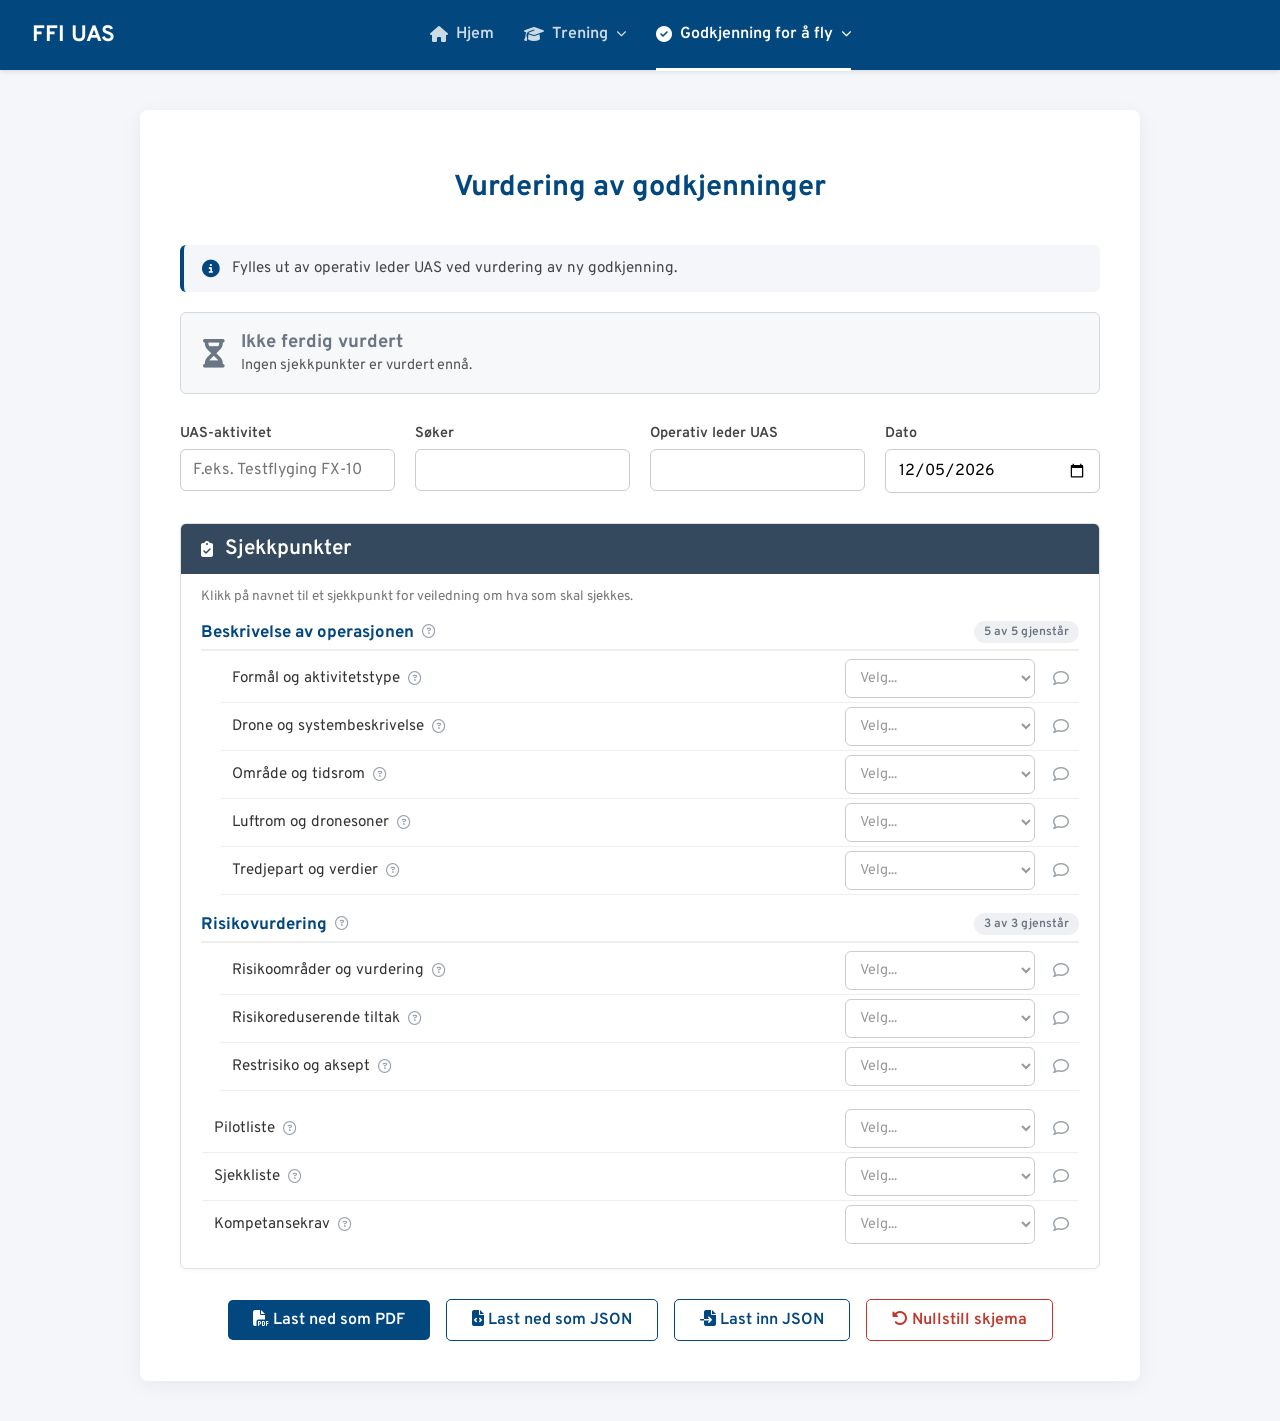
==== godkjenningsvurdering.html @ d6fcd0f6 "simulator fiks" ====
<!DOCTYPE html>
<html lang="no">
<head>
    <meta charset="UTF-8">
    <meta name="viewport" content="width=device-width, initial-scale=1.0">
    <title>Vurdering av godkjenninger - FFI UAS</title>
    <link rel="stylesheet" href="css/style.css">
    <link rel="apple-touch-icon" sizes="180x180" href="apple-touch-icon.png">
    <link rel="icon" type="image/x-icon" href="favicon.ico">
    <link rel="icon" type="image/png" sizes="16x16" href="favicon-16x16.png">
    <link rel="icon" type="image/png" sizes="32x32" href="favicon-32x32.png">

    <link rel="stylesheet" href="https://cdnjs.cloudflare.com/ajax/libs/font-awesome/6.4.0/css/all.min.css">
    <script src="js/menu.js"></script>
</head>
<body>

<!-- Vises kun mens brukeren drar en fil inn over vinduet (se dragenter/dragleave/drop i
     js/godkjenningsvurdering.js) - samme dra-og-slipp-innlasting som sjekkliste-byggeren har. -->
<div class="drop-json-overlay no-print" id="dropJsonOverlay">
    <div class="drop-json-overlay-inner">
        <i class="fa-solid fa-file-import"></i>
        <p>Slipp JSON-filen her for å laste den inn</p>
    </div>
</div>

<div class="container">

    <div style="text-align:center; padding: 20px 0 20px 0;">
        <h1>Vurdering av godkjenninger</h1>
    </div>

    <!-- Hjelpetekst helt øverst, før alt annet - dette skjemaet fylles IKKE ut av den som søker om å
         få fly, og uten denne linjen ville en pilot som finner siden i menyen fort tro at dette var
         enda et skjema hen selv måtte fylle ut sammen med søknaden. -->
    <div class="review-intro">
        <i class="fa-solid fa-circle-info"></i>
        <p>Fylles ut av operativ leder UAS ved vurdering av ny godkjenning.</p>
    </div>

    <!-- Helhetsvurderingen, øverst - oppdateres av updateVerdict() hver gang en status endres. -->
    <div class="review-verdict state-open" id="verdictBox">
        <i class="fa-solid fa-hourglass-half" id="verdictIcon"></i>
        <div class="review-verdict-text">
            <strong id="verdictTitle">Ikke ferdig vurdert</strong>
            <span id="verdictSub">Ingen sjekkpunkter er vurdert ennå.</span>
        </div>
    </div>

    <div class="form-grid">
        <div class="form-field">
            <label for="reviewSubject">UAS-aktivitet</label>
            <input type="text" id="reviewSubject" class="no-print" placeholder="F.eks. Testflyging FX-10">
            <span class="print-value" data-print-for="reviewSubject"></span>
        </div>
        <div class="form-field">
            <label for="reviewApplicant">Søker</label>
            <input type="text" id="reviewApplicant" class="no-print">
            <span class="print-value" data-print-for="reviewApplicant"></span>
        </div>
        <div class="form-field">
            <label for="reviewer">Operativ leder UAS</label>
            <input type="text" id="reviewer" class="no-print">
            <span class="print-value" data-print-for="reviewer"></span>
        </div>
        <div class="form-field">
            <label for="reviewDate">Dato</label>
            <input type="date" id="reviewDate" class="no-print">
            <span class="print-value" data-print-for="reviewDate"></span>
        </div>
    </div>

    <div class="section">
        <div class="section-header">
            <i class="fa-solid fa-clipboard-check" style="color:white;"></i>
            <h2>Sjekkpunkter</h2>
        </div>
        <p class="review-list-hint no-print">
            Klikk på navnet til et sjekkpunkt for veiledning om hva som skal sjekkes.
        </p>
        <!-- Selve radene bygges av renderCheckpoints() ut fra CHECKPOINTS i
             js/godkjenningsvurdering.js - listen skal kunne utvides der uten å røre HTML-en. -->
        <div class="review-list" id="reviewList"></div>
    </div>

    <div class="no-print" style="text-align:center; margin-top: 30px;">
        <button class="btn" id="downloadPdfBtn"><i class="fa-solid fa-file-pdf"></i> Last ned som PDF</button>
        <button class="btn btn-secondary" id="downloadJsonBtn"><i class="fa-solid fa-file-code"></i> Last ned som JSON</button>
        <button class="btn btn-secondary" id="uploadJsonBtn"><i class="fa-solid fa-file-import"></i> Last inn JSON</button>
        <input type="file" id="uploadJsonInput" accept="application/json,.json" style="display:none">
        <button class="btn btn-danger" id="resetFormBtn"><i class="fa-solid fa-rotate-left"></i> Nullstill skjema</button>
    </div>

</div>

<!-- Veiledningsboks for ett sjekkpunkt - fylles og åpnes av openGuide() ved klikk på et sjekkpunktnavn. -->
<div class="guide-modal-overlay no-print" id="guideOverlay">
    <div class="guide-modal-card" role="dialog" aria-modal="true" aria-labelledby="guideTitle">
        <button type="button" class="guide-modal-close" id="guideCloseBtn" title="Lukk">
            <i class="fa-solid fa-xmark"></i>
        </button>
        <h3 id="guideTitle"></h3>
        <p id="guideIntro"></p>
        <ul id="guidePoints"></ul>
    </div>
</div>

<script src="js/godkjenningsvurdering.js"></script>
</body>
</html>
---- css/style.css ----
/* css/style.css */
@import url('https://fonts.googleapis.com/css2?family=Overpass:wght@400;600;700&display=swap');
@import url('https://cdnjs.cloudflare.com/ajax/libs/font-awesome/6.4.0/css/all.min.css');

:root {
    --ffi-blue: #03477F;
    --ffi-dark: #022f53;
    --ffi-light-bg: #f4f6f9;
    --section-header-bg: #34495e;
    --border-color: #e0e0e0;
}

body {
    font-family: 'Overpass', sans-serif;
    background-color: var(--ffi-light-bg);
    margin: 0;
    padding: 0;
    color: #333;
    display: flex;
    flex-direction: column;
    min-height: 100vh;
}

/* --- Navigasjon --- */
nav {
    background-color: var(--ffi-blue);
    padding: 0 2rem;
    box-shadow: 0 2px 4px rgba(0,0,0,0.1);
    height: 70px;
    display: grid;
    grid-template-columns: 1fr auto 1fr;
    align-items: center;
}

nav .brand {
    font-weight: 700;
    font-size: 1.4rem;
    color: white;
    display: flex;
    align-items: center;
    gap: 12px;
    white-space: nowrap;
}

nav ul {
    list-style: none;
    margin: 0;
    padding: 0;
    display: flex;
    gap: 30px;
    justify-content: center;
}

nav a {
    color: rgba(255,255,255,0.8);
    text-decoration: none;
    font-weight: 600;
    font-size: 1rem;
    padding: 24px 0;
    border-bottom: 3px solid transparent;
    transition: all 0.2s;
    display: flex;
    align-items: center;
    gap: 8px;
}

nav a:hover, nav a.active {
    color: white;
    border-bottom-color: white;
}

@media (max-width: 768px) {
    nav {
        grid-template-columns: 1fr;
        height: auto;
        padding: 1rem;
        gap: 1rem;
    }
    nav ul {
        flex-direction: column;
        gap: 10px;
        align-items: center;
    }
    /* .sim-page sin faste "calc(100vh - 70px)" (se der) forutsetter navets faste 70px-høyde over -
       her er nav i stedet height:auto (stables), så samme kalkulasjon ville gitt feil størrelse.
       Faller tilbake til flex-fordeling i stedet, som selv finner ut hvor mye nav faktisk tar. */
    .sim-page {
        height: auto;
        flex: 1;
        min-height: 0;
    }
}

/* --- Nedtrekksmeny (f.eks. "Trening") --- */
.nav-dropdown {
    position: relative;
}
.nav-dropdown .dropdown-toggle {
    background: none;
    border: none;
    color: rgba(255,255,255,0.8);
    font-weight: 600;
    font-size: 1rem;
    font-family: 'Overpass', sans-serif;
    padding: 24px 0;
    border-bottom: 3px solid transparent;
    transition: all 0.2s;
    display: flex;
    align-items: center;
    gap: 8px;
    cursor: pointer;
}
.nav-dropdown .dropdown-toggle:hover,
.nav-dropdown.active .dropdown-toggle {
    color: white;
    border-bottom-color: white;
}
.dropdown-menu {
    display: none;
    position: absolute;
    top: 100%;
    left: 0;
    background: white;
    min-width: 230px;
    border-radius: 6px;
    box-shadow: 0 8px 24px rgba(0,0,0,0.15);
    padding: 8px 0;
    z-index: 100;
}
.dropdown-menu.open { display: block; }
.dropdown-menu a {
    color: #333;
    padding: 10px 18px;
    border-bottom: none;
}
.dropdown-menu a:hover,
.dropdown-menu a.active {
    background: var(--ffi-light-bg);
    color: var(--ffi-blue);
    border-bottom: none;
}

/* --- Nestet undermeny (f.eks. Simulator inni Trening) --- */
.dropdown-submenu { position: relative; }
.dropdown-subtoggle {
    width: 100%;
    background: none;
    border: none;
    text-align: left;
    font-family: inherit;
    font-size: 0.95rem;
    color: #333;
    padding: 10px 18px;
    display: flex;
    align-items: center;
    gap: 8px;
    cursor: pointer;
}
.dropdown-subtoggle:hover { background: var(--ffi-light-bg); color: var(--ffi-blue); }
.dropdown-submenu.active > .dropdown-subtoggle { color: var(--ffi-blue); }
.dropdown-menu-nested {
    top: 0;
    left: 100%;
    margin-left: 4px;
}
@media (max-width: 768px) {
    .dropdown-menu {
        position: static;
        box-shadow: none;
        border: 1px solid var(--border-color);
        margin-top: 6px;
    }
}

/* --- Hovedinnhold --- */
.container {
    max-width: 1000px;
    margin: 40px auto;
    background: white;
    padding: 40px;
    border-radius: 8px;
    box-shadow: 0 4px 20px rgba(0,0,0,0.06);
    flex: 1;
    width: 95%;
    box-sizing: border-box;
}

h1 { color: var(--ffi-blue); margin-top: 0; font-size: 1.8rem; }
h2 { font-size: 1.3rem; margin: 0; color: white; font-weight: 600; }
h3 { font-size: 1.1rem; color: #555; margin: 0 0 10px 0; border-bottom: 2px solid #eee; padding-bottom: 5px; }

/* --- Seksjoner --- */
.section {
    margin-bottom: 30px;
    border: 1px solid var(--border-color);
    border-radius: 6px;
    overflow: hidden;
    background: white;
    box-shadow: 0 2px 4px rgba(0,0,0,0.03);
}

.section-header {
    background-color: var(--section-header-bg);
    padding: 12px 20px;
    display: flex;
    align-items: center;
    gap: 12px;
}

/* --- Knapper --- */
.btn { display: inline-block; background: var(--ffi-blue); color: white; padding: 10px 25px; text-decoration: none; border-radius: 5px; font-weight: 600; transition: background 0.2s; border: none; cursor: pointer; font-family: 'Overpass', sans-serif; font-size: 1rem; margin: 0 6px; }
.btn:hover { background-color: var(--ffi-dark); }
.btn-secondary { background: white; color: var(--ffi-blue); border: 1px solid var(--ffi-blue); }
.btn-secondary:hover { background: var(--ffi-light-bg); color: var(--ffi-blue); }
.btn-danger { background: white; color: #c0392b; border: 1px solid #c0392b; }
.btn-danger:hover { background: #fdf1ef; color: #922b21; border-color: #922b21; }

/* --- Skjemafelt (navn, instruktør, dato osv.) --- */
.form-grid {
    display: grid;
    grid-template-columns: repeat(4, 1fr);
    gap: 20px;
    margin-bottom: 30px;
}
@media (max-width: 900px) {
    .form-grid { grid-template-columns: repeat(2, 1fr); }
}
@media (max-width: 500px) {
    .form-grid { grid-template-columns: 1fr; }
}
/* overflow-wrap/word-break arves ned til labelen og de utfylte print-verdiene (#printLessonTitle osv.,
   se leksjonsskjema.js/syncPrintFields) - uten dette kunne et langt, ubrutt ord (et system-serienummer
   osv.) presse feltet bredere enn omkringliggende layout og bli klippet/skjult i stedet for å brekke om. */
.form-field {
    overflow-wrap: break-word;
    word-break: break-word;
}
.form-field label {
    display: block;
    font-weight: 600;
    font-size: 0.9rem;
    color: #444;
    margin-bottom: 6px;
}
.form-field input[type="text"],
.form-field input[type="date"],
.form-field select {
    width: 100%;
    padding: 10px 12px;
    border: 1px solid #ccc;
    border-radius: 6px;
    font-size: 1rem;
    font-family: 'Overpass', sans-serif;
    box-sizing: border-box;
    background: white;
}
.form-field input:focus,
.form-field select:focus {
    outline: none;
    border-color: var(--ffi-blue);
    box-shadow: 0 0 0 3px rgba(3, 71, 127, 0.1);
}

/* --- Sjekkliste --- */
.checklist {
    list-style: none;
    margin: 0;
    padding: 0;
}
.checklist li {
    display: flex;
    align-items: flex-start;
    gap: 12px;
    padding: 10px 20px;
    border-bottom: 1px solid #f0f0f0;
}
.checklist li:last-child { border-bottom: none; }
.checklist input[type="checkbox"] {
    width: 18px;
    height: 18px;
    flex-shrink: 0;
    margin-top: 2px;
    cursor: pointer;
}
.checklist label {
    font-weight: 400;
    color: #333;
    cursor: pointer;
}
.checklist .hint {
    display: block;
    font-style: italic;
    color: #777;
    font-size: 0.88rem;
    margin-top: 2px;
}

/* --- Signaturfelt --- */
.signature-row {
    display: flex;
    flex-wrap: wrap;
    justify-content: space-between;
    gap: 30px;
    margin-top: 40px;
}
.signature-pad-block {
    flex: 1;
    min-width: 240px;
}
.signature-pad-label {
    font-weight: 600;
    font-size: 0.9rem;
    color: #444;
    margin-bottom: 8px;
    text-align: center;
}
.signature-pad-wrap {
    border: 1px solid #ccc;
    border-radius: 6px;
    background: #fff;
}
.signature-pad-wrap canvas {
    display: block;
    width: 100%;
    height: 150px;
    touch-action: none;
    cursor: crosshair;
    border-radius: 6px;
}
.signature-clear-btn {
    display: block;
    margin: 8px auto 0;
    background: none;
    border: none;
    color: var(--ffi-blue);
    font-size: 0.8rem;
    text-decoration: underline;
    cursor: pointer;
    font-family: 'Overpass', sans-serif;
}

/* --- Øvelsestabell (Leksjonsskjema) --- */
.exercise-table {
    width: 100%;
    border-collapse: collapse;
}
.exercise-table th {
    background-color: var(--ffi-blue);
    color: white;
    font-weight: 600;
    font-size: 0.85rem;
    text-align: left;
    padding: 10px 12px;
}
.exercise-table td {
    padding: 8px 10px;
    border-bottom: 1px solid #f0f0f0;
    vertical-align: top;
    /* Uten disse kan et langt, ubrutt ord (et system-serienummer, en sammenskrevet setning osv.) i
       navn-/kommentar-cellen presse tabellen bredere enn .section rundt den - som har overflow:hidden
       for den avrundede kort-kanten (se .section) - og bli usynlig KLIPPET bort i stedet for å brekke
       om til ny linje. Gjelder både den redigerbare cellen og .print-value-teksten som erstatter den
       ved utskrift (se .print-value under). */
    overflow-wrap: break-word;
    word-break: break-word;
}
.exercise-table tr:not(.generic-row) + tr.generic-row td {
    padding-top: 22px;
    border-top: 2px solid var(--border-color);
}
.exercise-table input[type="text"],
.exercise-table select {
    width: 100%;
    padding: 8px 10px;
    border: 1px solid #ccc;
    border-radius: 5px;
    font-size: 0.95rem;
    font-family: 'Overpass', sans-serif;
    box-sizing: border-box;
}
.exercise-table .ex-comment {
    width: 100%;
    padding: 8px 10px;
    border: 1px solid #ccc;
    border-radius: 5px;
    font-size: 0.95rem;
    font-family: 'Overpass', sans-serif;
    box-sizing: border-box;
    resize: none;
    overflow: hidden;
    min-height: 37px;
    line-height: 1.3;
}
.exercise-table input:focus,
.exercise-table select:focus,
.exercise-table .ex-comment:focus {
    outline: none;
    border-color: var(--ffi-blue);
    box-shadow: 0 0 0 3px rgba(3, 71, 127, 0.1);
}
/* Nr trenger bare plass til et 1-2-sifret tall (og "generic"-rader har ikke engang det - se
   renumberRows) - 34px var mer enn nødvendig og tok plass som heller trengs av Øvelse (se .col-exercise
   under), spesielt i utskrift der spalten uansett ikke lenger deler seg med den skjulte fjern-knappen. */
.exercise-table .col-num { width: 22px; }
/* Eksplisitt bredde (ikke bare "det som blir til overs" slik den delte auto-fordelingen med Kommentar
   ga før) OG en min-width-golv, slik at øvelsesnavn (typisk 15-25 tegn, f.eks. "Situasjonsforståelse")
   alltid har god nok plass til å lese lett - selv på et smalt vindu eller om Kommentar-teksten er lang. */
.exercise-table .col-exercise { width: 26%; min-width: 130px; }
.exercise-table .col-grade { width: 90px; }
.exercise-table .col-remove { width: 40px; text-align: center; }
.remove-row-btn {
    background: none;
    border: none;
    color: #c0392b;
    cursor: pointer;
    font-size: 1rem;
    padding: 4px;
}
.remove-row-btn:hover { color: #922b21; }
.add-row-btn {
    margin-top: 15px;
}
.textarea-field {
    width: 100%;
    min-height: 80px;
    padding: 10px 12px;
    border: 1px solid #ccc;
    border-radius: 6px;
    font-family: 'Overpass', sans-serif;
    font-size: 1rem;
    box-sizing: border-box;
    /* pre-wrap (textareaens standard) brekker bare ved mellomrom, IKKE inni et langt ubrutt ord - uten
       disse kunne f.eks. en lang URL skutt rett utenfor boksen i stedet for å brekke om. */
    overflow-wrap: break-word;
    word-break: break-word;
    resize: vertical;
}
.textarea-field:focus {
    outline: none;
    border-color: var(--ffi-blue);
    box-shadow: 0 0 0 3px rgba(3, 71, 127, 0.1);
}

/* --- Simulator --- */
.sim-page {
    position: relative;
    /* IKKE flex:1 (var her før) - body sin min-height:100vh gir bare et GULV, ikke en fast, definert
       hovedakse-størrelse å fordele flex-grow ut fra, så .sim-page endte uansett opp noen titalls
       piksler for høy etter enkelte vindusendringer (target: krympe/vokse-testen viste f.eks. 1044px
       .sim-page mot et 1034px vindu) - nok til å trigge scrollehjul på siden og et canvas som virker
       "zoomet inn" siden bare toppen av det faktisk var synlig. calc(100vh - navets faste 70px) er
       derimot en HARD, eksplisitt størrelse direkte fra selve viewporten - ingen flex-fordeling å bomme
       på, og dermed korrekt på enhver vindusstørrelse uten avhengighet av body/html sin egen (uklare)
       høyde-kjede.
    */
    height: calc(100vh - 70px);
    width: 100%;
    overflow: hidden;
    background: #0d1117;
}
.sim-page canvas#simCanvas {
    display: block;
    width: 100%;
    height: 100%;
}
.sim-signal-noise {
    position: absolute;
    inset: 0;
    width: 100%;
    height: 100%;
    pointer-events: none;
    opacity: 0;
    image-rendering: pixelated;
    mix-blend-mode: overlay;
    z-index: 2;
}
.sim-fpv-hud {
    position: absolute;
    inset: 0;
    width: 100%;
    height: 100%;
    pointer-events: none;
    display: none;
    z-index: 3;
}
.sim-hud {
    position: absolute;
    inset: 0;
    pointer-events: none;
    padding: 16px;
    box-sizing: border-box;
    font-family: 'Overpass', sans-serif;
}
.sim-status-bar {
    display: flex;
    flex-wrap: wrap;
    gap: 18px;
    width: fit-content;
    background: rgba(3, 71, 127, 0.85);
    border-radius: 8px;
    padding: 10px 18px;
    pointer-events: auto;
}
.sim-status-item {
    display: flex;
    flex-direction: column;
    min-width: 70px;
}
/* Usynlig knapp lagt OVENPÅ hele .sim-status-item (via position:absolute inset:0 - se .sim-dropdown sin
   position:relative rett over, som gir denne sitt positisjoneringsgrunnlag) - selve klikkeflaten for
   modus-popoveren (buildModePopover). Erstattet et tidligere forsøk på å gjøre SELVE cellen (en <div>) til
   klikkeflaten via event-bubling fra tekstene inni - upålitelig på tvers av nettlesere/oppsett (brukeren
   rapporterte gjentatte ganger at kun selve modus-teksten reagerte). En ekte, native <button> med et
   entydig, garantert rektangulært treffområde (via inset:0) er robust uansett hvilket barn som "egentlig"
   ligger under et gitt punkt. */
.sim-mode-toggle-overlay {
    position: absolute;
    inset: 0;
    z-index: 1;
    background: none;
    border: none;
    padding: 0;
    margin: 0;
    cursor: pointer;
}
.sim-status-label {
    font-size: 0.68rem;
    text-transform: uppercase;
    letter-spacing: 0.05em;
    color: rgba(255,255,255,0.65);
}
.sim-status-value {
    font-weight: 700;
    color: white;
    font-size: 1rem;
}
.sim-status-value.sim-armed { color: #6fdc8c; }
.sim-status-value.sim-killed { color: #ff6b6b; }
/* Mellomtilstand: innenfor kravet, men nær nok grensen til at det er verdt et varsel (brukt av
   høydefeltet i øvelses-HUD-en, se updateExerciseHud). */
.sim-status-value.sim-caution { color: #ffcf5c; }
/* Rundetider (race3, se exerciseHudLapTimes) - opptil tre tider på én linje ved siden av totaltiden,
   litt mindre skrift enn de andre HUD-verdiene så raden ikke blir bredere enn nødvendig. */
.sim-status-value-sm { font-size: 0.8rem; white-space: nowrap; }
/* Kort gult blink på hudMode ved modusbytte (se modeFlashUntil i simulator-vtol.js) - ren CSS-animasjon
   i stedet for en JS-drevet fargeovergang, siden klassen kun står på i ~400ms (ett engangsblink, ikke
   en vedvarende tilstand som sim-armed/sim-killed over). */
.sim-status-value.mode-flash { animation: sim-mode-flash 0.4s ease-out; }
@keyframes sim-mode-flash {
    0% { color: #ffd23f; text-shadow: 0 0 8px rgba(255,210,63,0.9); }
    100% { color: white; text-shadow: none; }
}
/* "øvelser. når man ber brukeren om å bytte modus. Gi noen gule flash i HUDEN på MODUS knappen Frem til
   modus er byttet. så ser brukeren at det kan trykkes der også" (brukeren) - VEDVARENDE (i motsetning til
   engangsblinket over) gult pulserende omriss rundt hele modus-boksen (#hudModeItem) mens en øvelse venter
   på et modusbytte (se exerciseModeHintActive/updateExerciseHud) - viser at knappen kan trykkes der også,
   ikke bare via bryteren på senderen. Fjernes idet riktig modus er valgt. */
.sim-status-item.exercise-mode-hint { animation: sim-mode-hint-pulse 1.1s ease-in-out infinite; border-radius: 6px; }
@keyframes sim-mode-hint-pulse {
    0%, 100% { box-shadow: 0 0 0 0 rgba(255,210,63,0.55); }
    50% { box-shadow: 0 0 0 6px rgba(255,210,63,0); }
}

/* Fremdrift/telleren for gjeldende øvelsessteg (hover-holdetid, runder, killswitch-status ...) -
   egen liten boks nederst midt på skjermen, i tillegg til (ikke i stedet for) selve HUD-baren,
   siden dette er tallet man aktivt følger med på mens man flyr og ellers må se bort fra banen for. */
.sim-progress-box {
    position: absolute;
    bottom: 20px;
    left: 50%;
    transform: translateX(-50%);
    display: flex;
    flex-direction: column;
    align-items: center;
    gap: 2px;
    background: rgba(3, 71, 127, 0.85);
    border-radius: 8px;
    padding: 8px 22px;
    pointer-events: none;
}
.sim-progress-box .sim-status-value { font-size: 1.3rem; }

.sim-crash-banner {
    position: absolute;
    top: 50%;
    left: 50%;
    transform: translate(-50%, -50%);
    display: none;
    flex-direction: column;
    align-items: center;
    gap: 4px;
    background: rgba(160, 20, 20, 0.9);
    color: white;
    padding: 18px 32px;
    border-radius: 10px;
    box-shadow: 0 6px 24px rgba(0,0,0,0.4);
    text-align: center;
    pointer-events: none;
}
.sim-crash-banner.show { display: flex; }
.sim-crash-banner .sim-crash-title {
    font-size: 1.4rem;
    font-weight: 700;
    letter-spacing: 0.03em;
}
.sim-crash-banner .sim-crash-hint {
    font-size: 0.9rem;
    opacity: 0.9;
}
.sim-crash-banner .sim-injury-icon {
    font-size: 2.6rem;
    margin-bottom: 4px;
}

.sim-warning-banner {
    position: absolute;
    top: 62%; /* senket fra 34% - stod midt i synsfeltet der man ser gates/horisont mens man flyr,
    spesielt merkbart for "Runde fullført"-meldingen på racingbanen (samme banner, se
    sim-banner-success) siden den dukker opp akkurat idet man trenger å se banen best (rett etter
    start/mål, videre inn i neste runde) */
    left: 50%;
    transform: translate(-50%, -50%);
    display: none;
    flex-direction: column;
    align-items: center;
    gap: 4px;
    background: rgba(190, 130, 15, 0.92);
    color: white;
    padding: 12px 26px;
    border-radius: 10px;
    box-shadow: 0 6px 24px rgba(0,0,0,0.4);
    text-align: center;
    pointer-events: none;
}
.sim-warning-banner.show { display: flex; }
/* Heewing (VTOL-siden): brukeren ba om at popupene under øvelser kan sitte litt lenger ned - egen,
   scoped override (.vtol-page, se simulator-vtol.html) i stedet for å endre selve top:62% over, som er
   delt med quad-simulatoren og allerede tunet for DENS synsfelt (se kommentaren der). Senket i to omganger
   (62%->72%->80%, brukeren: "kan være enda litt mer ned på skjermen"). */
.vtol-page .sim-warning-banner { top: 80%; }
.sim-warning-banner .sim-crash-title {
    font-size: 1.15rem;
    font-weight: 700;
    letter-spacing: 0.03em;
}
/* Grønn variant av varselbanneret - positiv kvittering (deløvelse fullført / øvelse bestått). */
.sim-warning-banner.sim-banner-success {
    background: rgba(35, 140, 70, 0.92);
}

/* Racingbane-resultatpopup (tid+medalje ved fullført forsøk) - se showRaceResultPopup (js/simulator.js).
   Egen, mer staselig enn sim-warning-banner over - brukerens krav, ordrett: "en popup med tid og medalje.
   hvis det ble gull må det være ekstra stas, platinum må det være veldig ekstra stas." Sentrert (samme
   prinsipp som sim-crash-banner) - i motsetning til sim-warning-banner (bevisst flyttet vekk fra sentrum,
   se kommentaren der) trenger man ikke se banen forbi kortet akkurat idet et forsøk er over. */
.sim-race-result {
    position: absolute;
    top: 42%;
    left: 50%;
    transform: translate(-50%, -50%) scale(0.85);
    display: flex;
    justify-content: center;
    opacity: 0;
    pointer-events: none;
    transition: opacity 0.25s ease, transform 0.25s ease;
    z-index: 5;
}
.sim-race-result.show {
    opacity: 1;
    transform: translate(-50%, -50%) scale(1);
}
.sim-race-result-card {
    position: relative;
    display: flex;
    flex-direction: column;
    align-items: center;
    gap: 6px;
    background: rgba(20, 24, 32, 0.92);
    color: white;
    padding: 22px 40px;
    border-radius: 14px;
    border: 1px solid rgba(255, 255, 255, 0.12);
    box-shadow: 0 10px 40px rgba(0, 0, 0, 0.5);
    text-align: center;
    min-width: 220px;
}
.sim-race-result-medal-icon { font-size: 2.6rem; color: #ddd; margin-bottom: 2px; }
/* Sammensatte selektorer (IKKE bare .sim-medal-gull alene) - garanterer riktig farge UANSETT rekkefølge i
   filen i forhold til de delte .sim-medal-*-klassene (linje ~1500) - samme fire fargeverdier, kopiert hit
   bevisst for den høyere spesifisiteten, ikke en ny fargedefinisjon. */
.sim-race-result-medal-icon.sim-medal-bronze { color: #cd7f32; }
.sim-race-result-medal-icon.sim-medal-silver { color: #9aa0a6; }
.sim-race-result-medal-icon.sim-medal-gold { color: #d4af37; }
.sim-race-result-medal-icon.sim-medal-platinum { color: #6fc3d6; }
.sim-race-result-label { font-size: 1.05rem; font-weight: 600; letter-spacing: 0.02em; opacity: 0.85; }
.sim-race-result-time { font-size: 2.2rem; font-weight: 700; font-variant-numeric: tabular-nums; }
.sim-race-result-medal-text { font-size: 0.95rem; font-weight: 700; letter-spacing: 0.12em; }
.sim-race-result-record { font-size: 0.8rem; max-width: 260px; margin-top: 4px; color: #ffe27a; font-weight: 600; }
.sim-race-result-sparkles { display: none; } /* kun synlig for tier-platinum, se under */

/* Gull - "ekstra stas": glødende, sakte pulserende kort + en liten hopp-animasjon på medaljeikonet. */
.sim-race-result.tier-gold .sim-race-result-card {
    border-color: rgba(212, 175, 55, 0.55);
    animation: simRaceResultGoldGlow 1.8s ease-in-out infinite;
}
.sim-race-result.tier-gold .sim-race-result-medal-icon { animation: simRaceResultMedalBounce 1.2s ease-in-out infinite; }
@keyframes simRaceResultGoldGlow {
    0%, 100% { box-shadow: 0 10px 40px rgba(0,0,0,0.5), 0 0 0 rgba(212,175,55,0); }
    50% { box-shadow: 0 10px 40px rgba(0,0,0,0.5), 0 0 34px 6px rgba(212,175,55,0.55); }
}
@keyframes simRaceResultMedalBounce {
    0%, 100% { transform: translateY(0) scale(1); }
    50% { transform: translateY(-4px) scale(1.08); }
}

/* Platinum - "VELDIG ekstra stas": alt gull har, PLUSS en sterkere/raskere glød, en skimrende diagonal
   lysstripe som feier over kortet, og seks synlige "sparkles" (se span-ene i HTML-markeringen) som
   flimrer rundt kortet i forskjøvet takt. */
.sim-race-result.tier-platinum .sim-race-result-card {
    border-color: rgba(111, 195, 214, 0.7);
    animation: simRaceResultPlatinumGlow 1.3s ease-in-out infinite;
    overflow: hidden;
}
.sim-race-result.tier-platinum .sim-race-result-medal-icon { animation: simRaceResultMedalBounce 0.9s ease-in-out infinite; }
.sim-race-result.tier-platinum .sim-race-result-card::after {
    content: "";
    position: absolute;
    top: -50%;
    left: -60%;
    width: 40%;
    height: 200%;
    background: linear-gradient(100deg, transparent, rgba(255, 255, 255, 0.35), transparent);
    transform: rotate(20deg);
    animation: simRaceResultShimmer 2.4s ease-in-out infinite;
}
@keyframes simRaceResultPlatinumGlow {
    0%, 100% { box-shadow: 0 10px 40px rgba(0,0,0,0.5), 0 0 10px 2px rgba(111,195,214,0.35); }
    50% { box-shadow: 0 10px 40px rgba(0,0,0,0.5), 0 0 46px 10px rgba(111,195,214,0.85); }
}
@keyframes simRaceResultShimmer {
    0% { left: -60%; }
    100% { left: 140%; }
}
.sim-race-result.tier-platinum .sim-race-result-sparkles { display: block; position: absolute; inset: -30px; pointer-events: none; }
.sim-race-result.tier-platinum .sim-race-result-sparkles span {
    position: absolute;
    width: 6px;
    height: 6px;
    background: #bdf1ff;
    clip-path: polygon(50% 0%, 61% 39%, 100% 50%, 61% 61%, 50% 100%, 39% 61%, 0% 50%, 39% 39%);
    animation: simRaceResultSparkle 1.6s ease-in-out infinite;
    opacity: 0;
}
.sim-race-result.tier-platinum .sim-race-result-sparkles span:nth-child(1) { top: 6%;  left: 12%; animation-delay: 0s; }
.sim-race-result.tier-platinum .sim-race-result-sparkles span:nth-child(2) { top: 14%; left: 82%; animation-delay: 0.25s; }
.sim-race-result.tier-platinum .sim-race-result-sparkles span:nth-child(3) { top: 50%; left: 4%;  animation-delay: 0.5s; }
.sim-race-result.tier-platinum .sim-race-result-sparkles span:nth-child(4) { top: 55%; left: 92%; animation-delay: 0.75s; }
.sim-race-result.tier-platinum .sim-race-result-sparkles span:nth-child(5) { top: 88%; left: 20%; animation-delay: 1s; }
.sim-race-result.tier-platinum .sim-race-result-sparkles span:nth-child(6) { top: 90%; left: 70%; animation-delay: 1.3s; }
@keyframes simRaceResultSparkle {
    0%, 100% { opacity: 0; transform: scale(0.4) rotate(0deg); }
    50% { opacity: 1; transform: scale(1.15) rotate(90deg); }
}

/* Livslager-ikoner ("Krasj i bevegelige mål", js/simulator.js: updateTargetLivesHud) - brukerens krav:
   "ikke noe 'x droner igjen' i popupene. ha heller noen ikoner nede i venstre hjørne med antall droner/
   liv". Plassert høyere enn sim-mini-hint (bottom 16px, se under) for å ikke kollidere med arme-hintet i
   samme hjørne tidlig i øvelsen, før man har tatt av. Kun synlig mens targetStrike-øvelsen er aktiv. */
.sim-target-lives {
    position: absolute;
    left: 16px;
    bottom: 100px;
    display: none;
    flex-direction: column;
    gap: 4px;
    background: rgba(20, 22, 28, 0.6);
    padding: 8px 10px;
    border-radius: 8px;
    pointer-events: none;
}
.sim-target-lives.show { display: flex; }
.sim-target-lives-label {
    font-size: 0.68rem;
    letter-spacing: 0.06em;
    text-transform: uppercase;
    color: #ddd;
    font-weight: 600;
}
.sim-target-lives-icons { display: flex; flex-wrap: wrap; max-width: 170px; gap: 4px; }
.sim-target-lives-icons i {
    font-size: 0.95rem;
    color: #4fd1ff;
}
/* Brukt opp (se exerciseState.targetCrashesUsed) - dimmet i stedet for fjernet, slik at TOTALANTALLET
   (9 droner) fortsatt er synlig gjennom hele forsøket, ikke bare de gjenværende. */
.sim-target-lives-icons i.sim-target-life-used {
    color: #666;
    opacity: 0.45;
}

/* Liten, diskré popup nederst til venstre - "en liten diskre popup nede på skjermen med beskjed om
   hvordan man armer. kort og enkelt. gul liten boks" (brukeren) - MYE mindre/enklere enn de sentrerte
   sim-warning-banner-variantene over (TAILSTRIKE osv.), som er ment å avbryte og advare. armHintBanner
   (gul, persistent mens ikke armert) og homeSetToast (blå, transient - "hjempunkt satt") stables over
   hverandre her, se simulator-vtol.html/js. */
.sim-mini-hint {
    position: absolute;
    left: 16px;
    bottom: 16px;
    display: none;
    align-items: center;
    gap: 8px;
    background: rgba(190, 150, 20, 0.92);
    color: white;
    padding: 7px 14px;
    border-radius: 8px;
    font-size: 0.8rem;
    font-weight: 600;
    box-shadow: 0 3px 12px rgba(0,0,0,0.35);
    pointer-events: none;
    max-width: 320px;
}
.sim-mini-hint.show { display: flex; }
.sim-mini-hint i { font-size: 0.95rem; }
.sim-mini-hint-info {
    bottom: 58px; /* stables over armHintBanner - de to kan i prinsippet vises samtidig et par frames rundt selve arme-øyeblikket */
    background: rgba(30, 95, 155, 0.92);
}

/* Øvelses-beskrivelse i detaljvisningen: vanlig (ikke kursiv) brødtekst med luftig linjehøyde -
   .sim-panel-hint er kursiv og beregnet på korte hint, ikke avsnitt. white-space:pre-line lar
   fullDescription-tekstene (js/simulator.js) bryte i avsnitt via \n\n i stedet for å alltid rendres
   som én sammenhengende tekstblokk - selve elementet settes fortsatt trygt via textContent, ikke innerHTML. */
.sim-exercise-desc {
    font-style: normal;
    font-size: 0.85rem;
    line-height: 1.55;
    color: #333;
    margin: 8px 0 12px;
    white-space: pre-line;
}
.sim-exercise-detail-title {
    display: flex;
    align-items: center;
    gap: 8px;
    margin: 12px 0 2px;
}
.sim-exercise-detail-title .sim-exercise-icon { color: var(--ffi-blue); }
.sim-exercise-row-icon {
    flex: 0 0 22px;
    text-align: center;
    color: var(--ffi-blue);
    margin-right: 6px;
}
/* Diplom-raden nederst i øvelseslisten når alt er bestått - gull-aksent. */
.sim-exercise-row-diploma { background: #fdf6df; }
.sim-exercise-row-diploma .sim-exercise-row-icon { color: #d4af37; }

/* Oppsummeringskort etter fullført øvelse (tid + ros + neste-valg). */
.sim-exercise-summary {
    position: absolute;
    top: 50%;
    left: 50%;
    transform: translate(-50%, -50%);
    background: white;
    color: #222;
    border-radius: 10px;
    padding: 20px 26px;
    box-shadow: 0 8px 30px rgba(0,0,0,0.4);
    text-align: center;
    max-width: 360px;
    pointer-events: auto;
    z-index: 7;
}
.sim-exercise-summary h3 { margin: 0 0 8px; color: var(--ffi-blue); }
.sim-exercise-summary p { margin: 0 0 14px; font-size: 0.9rem; }
.sim-summary-buttons { display: flex; gap: 8px; justify-content: center; flex-wrap: wrap; }

/* Veiviser (øvelse 0 - fjernkontroll-/modus-oppsett) og teoriprøve (siste øvelse) - INGEN 3D-flyging
   involvert i noen av de to (se startVtolSpecialExercise i js/simulator-vtol-exercises.js), derfor et
   eget, fullskjerms overlegg (samme backdrop-mønster som .sim-diploma-overlay over) i stedet for
   exerciseHudBar-en resten av øvelsene bruker. Delt mellom begge - quiz-spesifikke deler (alternativ-
   knapper/fasit) er egne klasser under, skjult/tomme i veiviser-steg. */
.sim-wizard-overlay {
    position: absolute;
    inset: 0;
    background: rgba(0,0,0,0.55);
    display: flex;
    align-items: center;
    justify-content: center;
    pointer-events: auto;
    z-index: 10;
}
.sim-wizard-card {
    background: white;
    color: #222;
    border-radius: 10px;
    padding: 24px 28px;
    box-shadow: 0 8px 30px rgba(0,0,0,0.4);
    max-width: 480px;
    width: min(480px, 90vw);
    max-height: 85vh;
    overflow-y: auto;
}
/* "litt forstyrrende at vindusstørrelsen endrer seg hele tiden [i quizen]. kanskje sette vinduet til maks
   av det som treng og så kan vinduet ha samme størrelse gjennom hele quizen?" (brukeren) - kortet hadde
   ingen egen min-height, kun innhold-styrt auto-høyde - varierende spørsmål-/svartekstlengde OG
   forklaringsboksen (kun synlig ETTER svar, se #wizardExplanation) fikk kortet til synlig å hoppe i
   høyde mellom spørsmål og mellom "før svar"/"etter svar". Satt KUN på quiz-visningen
   (#wizardCard.sim-wizard-card-quiz, satt av JS i renderSpecialExerciseStep - se der), IKKE hele
   veiviser-kortet (ex0 sine steg har for ulikt innhold seg imellom - egen bindings-rutenett på noen steg,
   ren tekst på andre - til at én felles låst høyde ville gitt mye tomrom på de korte stegene). min() mot
   80vh av samme grunn som width-regelen over - skal ikke sprenge en liten skjerm. */
.sim-wizard-card.sim-wizard-card-quiz { min-height: min(600px, 80vh); }
.sim-wizard-step-label {
    font-size: 0.78rem;
    font-weight: 700;
    letter-spacing: 0.06em;
    color: var(--ffi-blue);
    text-transform: uppercase;
    margin-bottom: 4px;
}
.sim-wizard-card h3 { margin: 0 0 12px; color: var(--ffi-blue); }
.sim-wizard-body {
    font-size: 0.92rem;
    line-height: 1.6;
    white-space: pre-line;
    margin-bottom: 18px;
}
.sim-wizard-options { display: flex; flex-direction: column; gap: 8px; margin-bottom: 14px; }
.sim-wizard-option {
    text-align: left;
    background: #f4f6f8;
    border: 2px solid var(--border-color);
    border-radius: 8px;
    padding: 10px 14px;
    font-family: 'Overpass', sans-serif;
    font-size: 0.88rem;
    cursor: pointer;
    color: #222;
}
.sim-wizard-option:hover:not(:disabled) { background: #e8edf2; }
.sim-wizard-option:disabled { cursor: default; }
.sim-wizard-option.sim-wizard-option-correct { background: #d9f3e0; border-color: #2ecc71; font-weight: 600; }
.sim-wizard-option.sim-wizard-option-wrong { background: #fbe0df; border-color: #d9564f; }
/* "Pass på pen formatering og linjeskift i forklaringene, sånn at det er bra lesbart" (brukeren) -
   white-space:pre-line lar quiz-forklaringene (js/simulator-vtol-quiz.js) bryte i avsnitt via \n\n, samme
   mønster .sim-wizard-body og .sim-exercise-desc allerede bruker (se deres egne kommentarer) - elementet
   settes fortsatt trygt via textContent, ikke innerHTML. */
.sim-wizard-explanation {
    background: #eef4fa;
    border-radius: 8px;
    padding: 10px 14px;
    font-size: 0.85rem;
    line-height: 1.5;
    margin-bottom: 14px;
    white-space: pre-line;
}
.sim-wizard-nav { display: flex; gap: 8px; justify-content: space-between; align-items: center; }
.sim-wizard-progress { font-size: 0.8rem; color: #667; }

/* Diplom-overlegg: utfyllbart navn + utskrift til PDF via nettleserens print-dialog. */
.sim-diploma-overlay {
    position: absolute;
    inset: 0;
    background: rgba(0,0,0,0.55);
    display: flex;
    align-items: center;
    justify-content: center;
    pointer-events: auto;
    z-index: 10;
}
.sim-diploma {
    background: white;
    padding: 16px;
    border-radius: 8px;
    /* A4 (210 x 297 mm) - forhåndsvisningen på skjerm skal ha samme form/proporsjoner som papiret man
       faktisk får ut av "Skriv ut / lagre som PDF" (se den globale @page-regelen lenger ned i filen). Bredden er
       det minste av full A4-bredde, 80% av vindusbredden og "80% av vindushøyden regnet om til A4-bredde"
       - det siste leddet er det som faktisk hindrer overflyt på korte/lave vinduer: med en fast
       min-height:297mm alene "vinner" den alltid over max-height (CSS-spec), og arket stakk utenfor
       skjermen på vanlige laptop-skjermer. aspect-ratio lar høyden følge automatisk fra den valgte
       bredden i stedet, så hele arket alltid skaleres proporsjonalt ned til å faktisk få plass.
       80 (ned fra 92) gir synlig luft over/under/rundt arket i stedet for at det nesten fyller vinduet. */
    width: min(210mm, 80vw, calc(80vh * 210 / 297));
    aspect-ratio: 210 / 297;
    max-height: 80vh;
    overflow-y: auto;
    /* flex-direction:column er nødvendig her - .sim-diploma har TO barn (.sim-diploma-border OG
       .sim-diploma-actions, se HTML), ikke bare rammen. Uten column endte de side ved side (rad er
       default) og .sim-diploma-actions ble strukket til rammens fulle høyde av align-items:stretch,
       som igjen strukket knappene inni den loddrett - det var "knappene ble strukket ut"-bugen. */
    display: flex;
    flex-direction: column;
}
.sim-diploma-border {
    border: 6px double var(--ffi-blue);
    padding: 28px 24px;
    text-align: center;
    color: #222;
    /* Strekker rammen til full A4-høyde i stedet for at den bare pakker seg tett rundt innholdet (som
       etterlot mye tomt hvitt under en kort ramme øverst på et langt ark) - innholdet sentreres så
       loddrett inni den nå høyere rammen. */
    flex: 1;
    display: flex;
    flex-direction: column;
    justify-content: center;
}
.sim-diploma-icons { display: flex; align-items: center; justify-content: center; gap: 18px; margin-bottom: 10px; }
.sim-diploma-quad { width: 2.6rem; height: 2.6rem; color: var(--ffi-blue); }
/* "fly-Ikonet på diplomet. kan heller bruke dette vedlagte bildet av en Heewing som ikon der?" (brukeren) -
   byttet fra et generisk Font Awesome-flygly (<i>) til et faktisk PNG-bilde av selve Heewing T2 Cruza
   (images/Heewing-T2.png, lagt inn av brukeren) - height (ikke font-size, siden dette nå er et ekte bilde,
   ikke et ikonfont-glyf) styrer størrelsen, width:auto bevarer bildets egne proporsjoner. */
.sim-diploma-heewing-icon { height: 2.6rem; width: auto; }
.sim-diploma-medal { font-size: 3rem; color: #d4af37; }
/* "'BEKREFTELSE'-overskriften har litt mye mellomrom mellom bokstavene" (brukeren) - ned fra 0.35em (delt
   med quad-diplomet, samme overskrift/klasse begge steder - reduksjonen gjelder derfor begge). */
.sim-diploma-border h2 { margin: 0 0 2px; letter-spacing: 0.12em; color: var(--ffi-blue); }
.sim-diploma-sub { margin: 0 0 20px; font-size: 0.85rem; color: #666; }
.sim-diploma-line { margin: 0 0 8px; font-size: 0.95rem; }
.sim-diploma-name {
    border: none;
    border-bottom: 2px solid #999;
    font-size: 1.35rem;
    text-align: center;
    transition: background-color 0.2s ease;
    /* margin:auto sentrerer selve boksen (80% bredde) i sidekant-retningen - .sim-diploma-border ble
       flex column for å strekke rammen i høyden (se der), og et flex-element med en eksplisitt bredde
       (ikke auto) strekkes IKKE av align-items:stretch og havner da til venstre uten dette, selv om
       text-align:center fortsatt sentrerer TEKSTEN inni feltet. */
    margin: 0 auto;
    width: 80%;
    font-family: inherit;
    padding: 4px;
    outline: none;
    background: transparent;
}
/* "diplom navn. må ikke være mulig å lagre uten navn. lys svakt rødt opp navnefeltet hvis man prøver å
   lagre uten navn" (brukeren) - "lagre" er her "Lagre som PDF"-knappen (diplomaPrintBtn, se
   openVtolDiploma), som nå avviser tomt navn og legger på denne klassen i stedet for å kalle
   window.print(). Samme "kort, engangs CSS-animasjon"-mønster som sim-mode-flash over. */
.sim-diploma-name.sim-diploma-name-error { animation: sim-diploma-name-error-flash 0.6s ease; }
@keyframes sim-diploma-name-error-flash {
    0%, 100% { background-color: transparent; }
    25% { background-color: rgba(217,48,37,0.28); }
}
.sim-diploma-text { font-size: 0.9rem; line-height: 1.55; margin: 18px 0 10px; }
/* Bestetider per øvelse - to kolonner (navn + tid), tynn skillelinje mellom radene. */
.sim-diploma-times {
    width: 100%;
    box-sizing: border-box;
    margin: 0 auto 16px;
    max-width: 380px;
    text-align: left;
    font-size: 0.82rem;
}
.sim-diploma-time-row {
    display: flex;
    justify-content: space-between;
    gap: 12px;
    padding: 3px 2px;
    border-bottom: 1px solid #eee;
}
.sim-diploma-time-row span:last-child { font-variant-numeric: tabular-nums; color: var(--ffi-blue); font-weight: 600; }
/* Acro-diplomet (openAcroDiploma): samme rad/skillelinje-idé som over, men stablet - tittel+tid på égen
   linje øverst (.sim-diploma-time-row-top, gjenbruker nettopp den blå/fete span:last-child-regelen over
   for selve tiden), og et kort "hva øves"-avsnitt under (brukerens krav: "Bør det under hver øvelse stå
   litt mer om innhold og hva som egentlig blir øvet?", se ACRO_DIPLOMA_SKILLS). Egen modifikator-klasse -
   IKKE en endring av selve .sim-diploma-time-row - openDiploma (Stabilized-diplomet) gjenbruker den
   klassen uendret, kun for navn+tid, uten denne stablingen. */
.sim-diploma-time-row-acro { display: flex; flex-direction: column; gap: 3px; padding: 6px 2px; }
.sim-diploma-time-row-top { display: flex; justify-content: space-between; gap: 12px; }
.sim-diploma-time-row-desc { margin: 0; font-size: 0.72rem; font-weight: 400; color: #666; line-height: 1.35; }
/* Totaltid-raden nederst i tabellen - tykkere skillelinje over og fet skrift skiller den fra de vanlige
   øvelsesradene den summerer (se openDiploma). */
.sim-diploma-time-total { border-top: 2px solid var(--ffi-blue); border-bottom: none; margin-top: 4px; padding-top: 6px; font-weight: 700; }
/* "lignende utforming som fra quad stabilize øvelsene. Altså liste opp alt som er gjennomgått nedover...
   Få frem de viktigste 'læringsmålene' under hver øvelse" (brukeren) - samme liste-idé som
   .sim-diploma-times over (én rad per øvelse, tynn skillelinje), men STABLET (tittel over, kort
   læringsmål-tekst under) i stedet for to kolonner side ved side, siden innholdet her er en kort SETNING
   (gjenbruker exercise.shortDescription direkte, se openVtolDiploma), ikke et enkelt tall som en tid.*/
.sim-diploma-goals {
    margin: 0 auto 16px;
    max-width: 460px;
    text-align: left;
    font-size: 0.8rem;
}
/* "Få med ikonene til hver øvelse på diplomet" (brukeren) - utvidet fra en ren stablet tittel+tekst-rad til
   samme "ikon til venstre, tekst i egen kolonne"-oppsett som .sim-exercise-row selv bruker (se
   .sim-exercise-row-icon/-main), gjenbrukt her med et eget "goal"-navnerom siden .sim-diploma-goal-row har
   litt annen padding/skillelinje enn selve øvelseslisten. */
.sim-diploma-goal-row { display: flex; align-items: flex-start; gap: 10px; padding: 5px 2px; border-bottom: 1px solid #eee; }
.sim-diploma-goal-row:last-child { border-bottom: none; }
.sim-diploma-goal-icon { flex: 0 0 auto; width: 1.2em; text-align: center; color: var(--ffi-blue); padding-top: 0.15em; }
.sim-diploma-goal-main { display: flex; flex-direction: column; flex: 1; min-width: 0; }
.sim-diploma-goal-title { display: block; font-weight: 700; color: var(--ffi-blue); }
.sim-diploma-goal-desc { display: block; color: #444; }
/* "Få med total flytid i simulator på diplomet" (brukeren) - se getVtolTotalFlightSec/formatVtolFlightTime
   i js/simulator-vtol-exercises.js. */
.sim-diploma-flighttime { font-size: 0.85rem; color: var(--ffi-blue); font-weight: 600; margin: 0 0 4px; }
/* Acro-diplomet (openAcroDiploma): utstyrsspesifikasjon (droneklasse/propeller/wheelbase/vekt/TWR) -
   brukerens krav: "få med hva slags drone som er brukt? vekt og thrust to weight ratio? så
   dokumentasjonen blir skikkelig", senere: "kan du sette opp spesifikasjonene linje for linje? er det
   ryddigere?" - EN egen linje per felt (.sim-diploma-spec-line) i stedet for én kommaseparert setning.
   Til slutt: "Venstrejsutere det? og kanskje ikke bold blått?... svart vanlig" - venstrejustert (samme
   max-width/margin-mønster som .sim-diploma-times over, i stedet for diplomets vanlige sentrerte tekst)
   og vanlig svart skrift i stedet for den blå/halvfete stilen .sim-diploma-flighttime bruker. */
.sim-diploma-spec {
    width: 100%;
    box-sizing: border-box;
    margin: 0 auto 16px;
    max-width: 380px;
    text-align: left;
    font-size: 0.82rem;
}
.sim-diploma-spec-line { display: block; color: #1a1a1a; font-weight: 400; line-height: 1.5; }
.sim-diploma-date { font-size: 0.85rem; color: #555; margin: 0; }
/* Delt mellom BEGGE simulatorene (css/style.css lastes av både simulator.html og simulator-vtol.html) -
   quad-diplomet (simulator.html) har KUN de to knappene som direkte barn her, ingen notis-avsnitt. Selve
   .sim-diploma-actions holdes derfor UENDRET (rad, kun knappene) - VTOL-diplomets ekstra notis-avsnitt (se
   .sim-diploma-note/-action-buttons under) ligger i en EGEN, VTOL-spesifikk .sim-diploma-actions-with-note-
   modifikator i stedet for å endre denne delte regelen (som ville stablet quad-diplomets knapper loddrett
   ved et uhell). */
.sim-diploma-actions { display: flex; gap: 8px; justify-content: center; margin-top: 14px; }
/* "diplom infotakst og knappene er for tett på diplomet under. må ha litt mellomrom ned dit" (brukeren) -
   notis+knapper (.sim-diploma-actions-with-note) ligger nå FØR .sim-diploma-border i DOM-en (se HTML-
   kommentaren der), så den delte margin-top over (ment for da denne blokken lå ETTER rammen) gir ikke
   lenger luft mot rammen - den luften må komme fra margin-BUND isteden, kun for denne VTOL-spesifikke
   varianten (påvirker ikke quad-diplomets uendrede rad-layout). */
.sim-diploma-actions.sim-diploma-actions-with-note { flex-direction: column; align-items: center; margin-bottom: 18px; }
/* "Få med et sted (ikke på selve diplomet) at det skal fylles ut navn og sendes inn... at det lagres
   lokalt" (brukeren) - lagt i .sim-diploma-actions (allerede no-print via body.printing-diploma-regelen
   lenger ned - printes/lagres derfor ALDRI som del av selve PDF-en/diplomet), ikke i .sim-diploma-border
   (selve det printbare dokumentet). */
.sim-diploma-note { font-size: 0.78rem; color: #555; line-height: 1.4; max-width: 380px; text-align: center; margin: 0; }
.sim-diploma-action-buttons { display: flex; gap: 8px; justify-content: center; }

/* Sideoppsett for ALL utskrift på hele nettstedet (ikke bare diplomet - @page er ikke knyttet til noen
   CSS-selektor eller @media print-blokk, den gjelder rett og slett hver gang DENNE stilarket brukes til
   utskrift, uansett side). A4. Topp-/bunnmarg senket til 10mm (fra 15mm - brukerønske: "litt plass å
   gå på med margen ned mot bunnen. og kanskje litt mot toppen også") - gir mer reell innholdshøyde per
   side (se NORMAL_COLUMN_MAX_HEIGHT_MM i js/sjekkliste-bygger.js, som regner ut fra akkurat denne
   verdien). Sidemargen (venstre/høyre) er UENDRET på 15mm - den er ikke bare en trykkmarg her, den
   halve brettesonen midt på arket (se .print-grid/.print-columns-kommentarene) er regnet ut fra DEN,
   og en endring der ville forskjøvet selve brettelinjen.
   Faktisk håndhevelse er dessverre browser-/OS-avhengig og UTENFOR hva CSS kan garantere: nettleserens
   EGEN "Marger"-innstilling i utskriftsdialogen (Standard/Ingen/Minimum/Egendefinert) overstyrer denne
   verdien hvis brukeren har valgt noe annet enn "Standard" der - og noen nettlesere HUSKER forrige valg
   på tvers av nettsteder/økter, så en helt urelatert tidligere utskriftsjobb kan smitte over. Rapportert:
   fine, standard marger i Vivaldi, men HELT uten marger da en annen person lastet siden ned som PDF -
   mest sannsynlig nettopp dette (deres utskriftsdialog sto på "Ingen" fra en tidligere jobb), ikke noe
   galt med selve siden - det finnes ingen CSS-mekanisme som kan tvinge forbi et slikt brukervalg. */
@page { size: A4; margin: 10mm 15mm; }

/* Ved utskrift av diplomet skjules alt annet på siden - kun selve diplom-arket skrives ut, på et
   A4-ark (ikke nettleserens/OS-ets standard papirstørrelse, som ikke nødvendigvis er A4). */
@media print {
    body.printing-diploma * { visibility: hidden; }
    body.printing-diploma .sim-diploma-overlay,
    body.printing-diploma .sim-diploma-overlay * { visibility: visible; }
    body.printing-diploma .sim-diploma-overlay {
        position: fixed;
        inset: 0;
        background: white;
    }
    /* min-height:0 - skjermforhåndsvisningens 297mm er ment for HELE arket; @page-margin over har
       allerede tatt sin del, så å beholde det målet her ville dyttet innholdet over på et tomt ark 2. */
    body.printing-diploma .sim-diploma {
        box-shadow: none; max-width: none; width: 100%; max-height: none; min-height: 0;
        aspect-ratio: auto; overflow: visible;
    }
    body.printing-diploma .sim-diploma-actions { display: none; }
    body.printing-diploma .sim-diploma-name { border-bottom-color: transparent; }
    body.printing-diploma .sim-diploma-name::placeholder { color: transparent; }
}

.sim-toolbar {
    position: absolute;
    top: 16px;
    right: 16px;
    left: 16px;
    display: flex;
    flex-wrap: wrap;
    justify-content: flex-end;
    gap: 8px;
    pointer-events: auto;
}
.sim-btn {
    background: rgba(255,255,255,0.92);
    color: var(--ffi-blue);
    border: none;
    border-radius: 6px;
    padding: 8px 14px;
    font-weight: 600;
    font-family: 'Overpass', sans-serif;
    cursor: pointer;
    font-size: 0.85rem;
}
.sim-btn:hover { background: white; }
/* Primær-variant for knapper INNE i lyse paneler (f.eks. "Start øvelse") - standard .sim-btn er
   hvit-på-mørk-verktøylinje og blir nesten usynlig mot panelbakgrunnen. */
.sim-btn-primary {
    background: var(--ffi-blue);
    color: white;
}
.sim-btn-primary:hover { background: #065d9e; color: white; }
/* Uten dette ser en disabled knapp (f.eks. "Start" sperret av requiresGamepadKill-gaten, se
   showExerciseDetail) nesten identisk ut med en klikkbar - siden bakgrunn/farge er satt eksplisitt
   over, arver den ikke nettleserens vanlige nedtonede disabled-utseende av seg selv. */
.sim-btn:disabled, .sim-btn-primary:disabled {
    background: #e2e2e2;
    color: #999;
    cursor: not-allowed;
}
.sim-btn-primary:disabled:hover { background: #e2e2e2; color: #999; }
/* Liten variant for tettpakkede knapperader der en full .sim-btn (8px 14px/0.85rem) blir for dominerende
   ved siden av andre - f.eks. "Kalibrer fullt utslag"/"Nullstill kalibrering" i fjernkontroll-panelet,
   som står side om side med en statustekst i samme rad. */
.sim-btn-sm {
    padding: 5px 10px;
    font-size: 0.75rem;
}

.sim-dropdown {
    position: relative;
}
.sim-dropdown-menu {
    display: none;
    position: absolute;
    top: calc(100% + 6px);
    right: 0;
    min-width: 200px;
    background: rgba(255,255,255,0.97);
    border-radius: 8px;
    box-shadow: 0 4px 20px rgba(0,0,0,0.3);
    padding: 6px;
    flex-direction: column;
    gap: 2px;
    z-index: 5;
}
.sim-dropdown-menu.open {
    display: flex;
}
.sim-dropdown-item {
    display: flex;
    align-items: center;
    gap: 8px;
    width: 100%;
    background: none;
    border: none;
    border-radius: 6px;
    padding: 8px 10px;
    font-weight: 600;
    font-family: 'Overpass', sans-serif;
    font-size: 0.85rem;
    color: var(--ffi-blue);
    cursor: pointer;
    text-align: left;
}
.sim-dropdown-item:hover { background: rgba(3, 71, 127, 0.08); }
.sim-dropdown-item i { width: 16px; text-align: center; }

.sim-panel {
    position: absolute;
    top: 68px;
    right: 16px;
    width: 320px;
    max-width: calc(100% - 32px);
    max-height: calc(100% - 90px);
    overflow-y: auto;
    overflow-x: hidden; /* uten denne arver -x samme "auto" som -y (se CSS-spesifikasjonen) - variabelt
    innhold (f.eks. sim-gamepad-kill-row sin chip-liste) skal brekke om til ny linje, aldri gi
    sideveis scroll i panelet */
    background: rgba(255,255,255,0.97);
    border-radius: 8px;
    padding: 18px;
    box-shadow: 0 4px 20px rgba(0,0,0,0.3);
    pointer-events: auto;
    z-index: 4; /* over .sim-racing-leaderboard (1) - den ligger sist i DOM-en og ville ellers (uten
    eksplisitt z-index her) stablet seg OVENPÅ alle andre menyer/paneler brukeren åpner mens den vises */
}
.sim-panel h3 {
    margin: 0 0 12px 0;
    color: var(--ffi-blue);
    font-size: 1rem;
}
.sim-panel-header {
    display: flex;
    align-items: center;
    gap: 6px;
    margin-bottom: 12px;
}
.sim-panel-header h3 {
    margin: 0;
    flex: 1;
}
.sim-panel-back,
.sim-panel-close {
    background: none;
    border: none;
    color: var(--ffi-blue);
    cursor: pointer;
    font-size: 0.95rem;
    padding: 4px 7px;
    border-radius: 5px;
    line-height: 1;
    flex: 0 0 auto;
}
.sim-panel-back:hover,
.sim-panel-close:hover {
    background: rgba(3, 71, 127, 0.08);
}
/* Fjernkontroll-oppsett-veiviser (Sim.buildGamepadCalibrationWizard, js/simulator-common.js): dukker opp
   AUTOMATISK første gang en gamepad oppdages på siden - egen, fullskjerms backdrop (samme mønster som
   .sim-diploma-overlay/.sim-wizard-overlay) i stedet for .sim-panel sin vanlige faste
   topp-høyre-plassering, slik at et FØRSTEGANGS-oppsett er umulig å overse i stedet for gjemt bak et
   verktøylinje-panel brukeren ennå ikke vet finnes. Selve innholdet gjenbruker likevel .sim-panel og de
   vanlige panel-klassene uendret ("i samme stil som menyene", brukeren) - kun plassering/størrelse
   overstyres under. z-index over diplom-/veiviser-overleggene (10) - kalibrering skal alltid vises øverst
   om flere skulle stables (bør normalt aldri skje samtidig i praksis).
   Panelet lukkes KUN via egne Lagre-/Avbryt-knapper (se buildGamepadCalibrationWizard) - IKKE av den
   generelle closeAllMenus (se unntaket der) eller ved klikk på selve bakgrunnen, som brukeren derfor
   opplever som et bevisst, "modalt" valg fremfor et vanlig, klikk-utenfor-lukkbart panel. */
.sim-panel-modal-backdrop {
    position: absolute;
    inset: 0;
    background: rgba(0,0,0,0.55);
    display: none; /* satt til "flex" av JS når veiviseren faktisk åpnes, se buildGamepadCalibrationWizard */
    align-items: center;
    justify-content: center;
    pointer-events: auto;
    z-index: 11;
    padding: 16px;
}
/* "Kan avbryt og lagre oppsett knappene alltid være synlig på en rad nederst i vinduet så man ikke må
   scrolle så langt ned?" (brukeren) - .sim-panel sin vanlige oppførsel lar HELE innholdet (header +
   alt) scrolle som ett - i stedet gjøres selve panelet her om til en fast-høyde flex-kolonne der KUN
   .sim-panel-modal-body (innholdet mellom header og knapperad) scroller, mens header og knapperad
   forblir synlige uansett hvor langt ned man har scrollet i innholdet. min-height:0 på body-en er
   nødvendig for at overflow-y:auto faktisk skal virke inni en flex-kolonne (samme fallgruve som
   .sim-gamepad-kill-chips over er dokumentert med) - uten den nekter flex-item-et å krympe under sitt
   eget innholds høyde, og body-en ville i stedet bare presset panelet (og dermed knapperaden) nedover
   forbi max-height. */
.sim-panel-modal-backdrop .sim-panel {
    position: static;
    width: min(400px, 100%);
    max-height: min(640px, 90vh);
    display: flex;
    flex-direction: column;
    overflow: hidden; /* kun .sim-panel-modal-body under skal faktisk scrolle, ikke panelet som helhet */
}
.sim-panel-modal-body {
    flex: 1 1 auto;
    min-height: 0;
    overflow-y: auto;
    overflow-x: hidden;
}
.sim-panel-modal-backdrop .sim-panel-actions {
    flex: 0 0 auto;
    margin-top: 0;
    padding-top: 12px;
    border-top: 1px solid var(--border-color);
}
.sim-panel-actions {
    display: flex;
    gap: 8px;
    justify-content: flex-end;
    margin-top: 16px;
}
.sim-rate-grid {
    display: flex;
    flex-direction: column;
    gap: 14px;
}
.sim-rate-axis {
    border: 1px solid var(--border-color);
    border-radius: 6px;
    padding: 10px 12px;
}
.sim-rate-axis-title {
    font-weight: 600;
    font-size: 0.85rem;
    color: #444;
    margin-bottom: 8px;
}
.sim-rate-row {
    display: flex;
    align-items: center;
    gap: 8px;
    margin-bottom: 6px;
    font-size: 0.8rem;
    color: #555;
}
.sim-rate-row label {
    flex: 0 0 110px;
}
.sim-rate-row input[type="range"] {
    flex: 1;
}
.sim-rate-row select {
    flex: 1;
    padding: 4px 6px;
    font-family: 'Overpass', sans-serif;
    font-size: 0.8rem;
}
.sim-rate-row .sim-rate-value {
    flex: 0 0 40px;
    text-align: right;
    font-variant-numeric: tabular-nums;
}
/* Kill-bindingens rad (Sim.buildGamepadKillGrid) - variabelt antall brytere kombinert (AND), hver med
   sin egen reverser/fjern-knapp, i motsetning til det faste Sett/Fjern-paret .sim-rate-row ellers
   bruker for øvrige knappebindinger. Egen wrap-regel (i stedet for å endre .sim-rate-row selv, som
   brukes av mange andre - i utgangspunktet enlinjede - rader): med mange bundne brytere skal raden
   brekke om til flere linjer i stedet for å presses bredere enn panelet (se .sim-panel sin faste
   320px-bredde og overflow-x:hidden).
*/
.sim-gamepad-kill-row {
    flex-wrap: wrap;
    row-gap: 6px;
}
.sim-gamepad-kill-row > .sim-btn {
    flex-shrink: 0; /* "+ Legg til"/"Tøm" skal aldri klemmes/brytes midt i teksten - wrap til ny linje i stedet */
}
.sim-gamepad-kill-chips {
    flex: 1 1 auto;
    min-width: 0; /* uten denne nekter chip-listen å krympe under sitt eget innholds bredde (samme
    flex-item-fallgruve som .sim-page hadde for høyde, se der) - da ville IKKE raden brutt om i tide */
    display: flex;
    flex-wrap: wrap;
    align-items: center;
    gap: 6px;
}
.sim-gamepad-kill-plus {
    color: #999;
    font-weight: 600;
}
.sim-gamepad-kill-chip {
    display: inline-flex;
    align-items: center;
    gap: 4px;
    background: rgba(3, 71, 127, 0.08);
    border: 1px solid var(--border-color);
    border-radius: 14px;
    padding: 2px 4px 2px 10px;
    font-size: 0.78rem;
    color: var(--ffi-blue);
}
.sim-gamepad-kill-chip button {
    border: none;
    background: none;
    color: var(--ffi-blue);
    cursor: pointer;
    font-size: 0.85rem;
    line-height: 1;
    padding: 2px 6px;
    border-radius: 50%;
}
.sim-gamepad-kill-chip button:hover { background: rgba(3, 71, 127, 0.15); }
/* Live PÅ/AV-merke (Sim.buildGamepadKillGrid sin updateLiveStatus, drevet fra updateGamepadAxesReadout
   hvert bilde) - viser hvilken posisjon bryteren FAKTISK står i akkurat nå, slik at "Reverser" faktisk
   er synlig når man trykker den (ellers ingen synlig endring for en akse-binding, se kommentaren der). */
.sim-gamepad-kill-live {
    font-size: 0.68rem;
    font-weight: 700;
    letter-spacing: 0.02em;
    padding: 1px 5px;
    border-radius: 8px;
    background: rgba(0,0,0,0.06);
    color: #777;
}
.sim-gamepad-kill-live-off { background: rgba(0,0,0,0.06); color: #777; }
.sim-gamepad-kill-live-on { background: rgba(190, 130, 15, 0.18); color: #8a5d0a; }
.sim-rate-curve {
    display: block;
    width: 100%;
    height: auto;
    margin-top: 8px;
    border: 1px solid var(--border-color);
    border-radius: 4px;
    background: #fafafa;
    cursor: grab;
    touch-action: none;
}
.sim-panel-hint {
    font-size: 0.8rem;
    color: #777;
    font-style: italic;
    margin: 10px 0;
}
/* Acro-øvelseslistens "fullfør alt for bekreftelse"-hint (renderExerciseList) - litt luft rundt siden den
   nå står øverst i en liste av klikkbare rader, ikke alene i et panel som resten av .sim-panel-hint-bruken. */
.sim-exercise-list-hint { margin: 4px 4px 12px; }
/* Overstyrer .sim-panel-hint sin diskré grå/kursiv stil - denne varselteksten (f.eks. "Uforutsette
   hendelser" uten bundet fysisk kill-bryter, se showExerciseDetail) må stikke seg tydelig ut, ikke
   se ut som et vanlig hint man kan lese fort over. */
.sim-exercise-gate-warning {
    color: #c0392b;
    font-style: normal;
    font-weight: 600;
    background: #fdecea;
    border: 1px solid #f1b0a8;
    border-radius: 6px;
    padding: 8px 10px;
}
.sim-exercise-gate-warning i { margin-right: 4px; }
.sim-exercise-gate-warning button {
    display: inline-block;
    margin-left: 6px;
    background: var(--ffi-blue);
    color: #fff;
    border: none;
    border-radius: 4px;
    padding: 3px 10px;
    font-size: 0.75rem;
    font-weight: 600;
    font-family: 'Overpass', sans-serif;
    cursor: pointer;
}
.sim-exercise-gate-warning button:hover { background: #065d9e; }
.sim-axes-readout {
    display: flex;
    flex-direction: column;
    gap: 4px;
    font-size: 0.8rem;
    font-family: monospace;
    color: #444;
}
.sim-help-list {
    list-style: none;
    margin: 0;
    padding: 0;
    font-size: 0.85rem;
    color: #444;
    display: flex;
    flex-direction: column;
    gap: 8px;
}
.sim-help-list li {
    display: flex;
    gap: 10px;
    align-items: baseline;
}
.sim-help-list li strong {
    color: var(--ffi-blue);
    flex: 0 0 118px;
}
.sim-help-list li span {
    flex: 1;
    min-width: 0;
}

.sim-exercise-hud-bar {
    margin-top: 8px;
}

/* GCS-skjerm: en fysisk "enhet" i synsfeltet (ikke bare tekst oppå bildet) - dokket som en liten fane
   nederst til høyre til vanlig (pointer-events:none på selve wrapperen, slik at resten av 3D-scenen
   fortsatt er klikkbar/dra-bar gjennom den; kun fanen/panelet/bakteppet får pointer-events tilbake). */
.sim-gcs-screen { position: absolute; inset: 0; pointer-events: none; z-index: 6; }
.sim-gcs-backdrop {
    position: absolute; inset: 0; background: rgba(0,0,0,0);
    transition: background 0.2s ease; pointer-events: none;
}
.sim-gcs-screen.open .sim-gcs-backdrop { background: rgba(0,0,0,0.45); pointer-events: auto; }
.sim-gcs-tab {
    position: absolute; right: 16px; bottom: 16px; width: 46px; height: 46px; border-radius: 10px;
    background: #142433; border: 2px solid #2f5c82; color: #6fc4ff; font-size: 1.2rem;
    display: flex; align-items: center; justify-content: center; cursor: pointer;
    box-shadow: 0 2px 8px rgba(0,0,0,0.4); pointer-events: auto; transition: opacity 0.15s ease;
}
.sim-gcs-tab:hover { background: #1c3346; }
.sim-gcs-screen.open .sim-gcs-tab { opacity: 0; pointer-events: none; }
.sim-gcs-panel {
    position: absolute; left: 50%; bottom: 16px; transform: translate(-50%, 12px) scale(0.85);
    width: min(280px, 80vw); background: #0e1c28; border: 2px solid #2f5c82; border-radius: 10px;
    padding: 10px 14px 12px; box-shadow: 0 8px 24px rgba(0,0,0,0.5);
    opacity: 0; pointer-events: none; transition: opacity 0.18s ease, transform 0.18s ease;
}
.sim-gcs-screen.open .sim-gcs-panel {
    opacity: 1; pointer-events: auto; transform: translate(-50%, 0) scale(1);
}
.sim-gcs-panel-header {
    display: flex; align-items: center; justify-content: space-between; color: #9fd3ff;
    font-size: 0.8rem; letter-spacing: 0.08em; margin-bottom: 8px; font-weight: 600;
}
.sim-gcs-close { background: none; border: none; color: #9fd3ff; cursor: pointer; font-size: 0.9rem; padding: 2px 4px; }
.sim-gcs-close:hover { color: #fff; }
.sim-gcs-row { display: flex; justify-content: space-between; align-items: baseline; padding: 3px 0; }
.sim-gcs-label { color: #7fa8c4; font-size: 0.78rem; }
.sim-gcs-value { color: #eaf6ff; font-variant-numeric: tabular-nums; font-weight: 600; }
.sim-exercise-row {
    display: flex;
    align-items: center;
    justify-content: space-between;
    gap: 10px;
    width: 100%;
    background: none;
    border: 1px solid var(--border-color);
    border-radius: 6px;
    padding: 10px 12px;
    margin-bottom: 8px;
    font-family: 'Overpass', sans-serif;
    text-align: left;
    cursor: pointer;
}
.sim-exercise-row:hover { background: rgba(3, 71, 127, 0.08); }
/* "Sjekk at teksten er justert riktig inne i knappen. nå er den helt høyrestilt" (brukeren, om
   diplom-raden) - roten var faktisk delt av ALLE rader (ikke bare diplom-raden), bare mindre synlig med
   lengre titler/beskrivelser: .sim-exercise-row bruker justify-content:space-between, og uten en egen
   flex-grow her fikk selve tekstblokken (.sim-exercise-row-main) kun sin egen, naturlige (innhold-styrte)
   bredde - space-between dyttet den da mot HØYRE kant i stedet for rett til høyre for selve ikonet, med et
   tomt gap midt i mellom. flex:1 lar den fylle resten av knappen i stedet - teksten står nå der den
   faktisk skal, rett ved ikonet, uansett hvor kort/lang selve teksten er (ikon/sjekkmerke beholder sin
   egen, naturlige bredde ved siden av).
*/
.sim-exercise-row-main {
    display: flex;
    flex-direction: column;
    flex: 1;
    gap: 2px;
    min-width: 0;
}
.sim-exercise-row-title {
    font-weight: 600;
    color: var(--ffi-blue);
    font-size: 0.9rem;
}
.sim-exercise-row-desc {
    font-size: 0.78rem;
    color: #777;
}
.sim-exercise-check {
    display: flex;
    align-items: center;
    gap: 6px;
    flex: 0 0 auto;
    font-size: 0.8rem;
    font-weight: 600;
    color: #2e8b57;
    white-space: nowrap;
}
/* Acro-øvelseslistens beste-tid-badge (renderExerciseList) - EGNE, eksplisitte farger for ikon/tid i
   stedet for å arve .sim-exercise-check sin grønne "bestått"-farge over (som fortsatt er riktig for DEN
   opprinnelige "fa-circle-check"-bruken andre steder, IKKE endret her). Brukerens krav: "nå er det en
   grønn pokal ved siden av tiden som vises der. kan heller medaljen vises? og tiden i svart skrift."
   sim-exercise-check-icon uten noen sim-medal-*-klasse (ingen medalje oppnådd ennå, bare en logget tid) -
   nøytral grå OG dempet opacity, IKKE bare en annen gråtone: en udempet grå er for lett å forveksle med
   selve sølv-medaljefargen (#9aa0a6, i seg selv grå av natur) på en rask titt - den dempede opaciteten gir
   et tydelig "ikke oppnådd ennå"-preg en annen gråtone alene ikke kan (brukerens forvirring: "har noen
   tider fra før av, men vises som sølv i menyen"). Selve rotårsaken til AT den saken viste seg her var for
   øvrig en helt annen, ekte bug - se currentAcroMedal (js/simulator.js): eksisterende tider fra før
   medaljesystemet fantes ble aldri regnet om, og viste seg dermed som "ingen medalje" selv når tiden
   klart kvalifiserte. */
.sim-exercise-check-icon { color: #8a8f98; opacity: 0.55; }
.sim-exercise-check-icon.sim-medal-bronze, .sim-exercise-check-icon.sim-medal-silver,
.sim-exercise-check-icon.sim-medal-gold, .sim-exercise-check-icon.sim-medal-platinum { opacity: 1; }
.sim-exercise-check-time { color: #1a1a1a; }
/* Medaljefarger for Acro-utsjekken (bronse/sølv/gull/platinum) - se currentAcroMedal/acroMedalForTime i
   js/simulator.js. Brukt på BÅDE øvelseslistens .sim-exercise-check-icon (renderExerciseList("acro")) OG
   Acro-diplomets .sim-diploma-medal-ikon (openAcroDiploma) - samme fire fargeklasser begge steder. */
.sim-medal-bronze { color: #cd7f32; }
.sim-medal-silver { color: #9aa0a6; }
.sim-medal-gold { color: #d4af37; }
.sim-medal-platinum { color: #6fc3d6; }
/* Medalje-/tidsgrense-LISTEN på øvelsesdetaljsiden for gradert tidsaktiviteter (race1/race3/raceTunnel/
   targetStrike, se medalThresholdRowHtml/showExerciseDetail i js/simulator.js) - "de medaljene må stå på
   liste" (brukeren): én rad per medalje i stedet for den tidligere sammenhengende flex-raden. Gjenbruker
   samme .sim-medal-*-fargeklasser som resten av Acro-graderingen over. */
.sim-medal-threshold-row {
    display: flex;
    flex-direction: column;
    gap: 6px;
    margin: -4px 0 12px;
    font-size: 0.85rem;
    color: #333;
}
.sim-medal-threshold-item {
    display: flex;
    align-items: center;
    gap: 8px;
}
.sim-exercise-back-btn {
    display: inline-flex;
    align-items: center;
    gap: 6px;
    background: none;
    border: none;
    color: var(--ffi-blue);
    cursor: pointer;
    font-size: 0.85rem;
    font-family: 'Overpass', sans-serif;
    font-weight: 600;
    padding: 4px 0;
    margin-bottom: 10px;
}
.sim-exercise-back-btn:hover { text-decoration: underline; }

/* "Kopier lenke" nederst i øvelsespanelet (brukerens krav: en liten, DISKRÉ knapp - se
   exerciseCopyLinkBtn i simulator.html) - bevisst dempet (grå, liten skrift, ingen bakgrunn/kant) i
   motsetning til .sim-btn-primary-knappene ellers i panelet, som en stille "ekstra mulighet" i stedet for
   en fremtredende handling. border-top skiller den visuelt fra selve innholdet over. */
.sim-exercise-copy-link-row {
    display: flex;
    align-items: center;
    gap: 8px;
    padding: 8px 0 2px;
    margin-top: 6px;
    border-top: 1px solid #eee;
}
.sim-exercise-copy-link {
    display: inline-flex;
    align-items: center;
    gap: 5px;
    background: none;
    border: none;
    color: #888;
    cursor: pointer;
    font-size: 0.78rem;
    font-family: 'Overpass', sans-serif;
    padding: 2px 0;
}
.sim-exercise-copy-link:hover { color: var(--ffi-blue); text-decoration: underline; }
.sim-exercise-copy-link-status {
    font-size: 0.78rem;
    color: #2a8a4a;
    font-style: italic;
}

/* Racingbanens ledertavle - vises der øvelsesmenyen ellers står (samme topp/høyre-plassering som
   .sim-panel) mens racingbanen flys, se startExercise/stopExercise. Bevisst mer gjennomsiktig enn de
   vanlige panelene (rgba med lavere alpha) - den skal kunne stå fremme hele flyturen uten å sperre
   sikten mot banen, i motsetning til de vanlige innstillingspanelene som alltid lukkes før man flyr. */
.sim-racing-leaderboard {
    position: absolute;
    top: 68px;
    right: 16px;
    width: 280px;
    max-width: calc(100% - 32px);
    max-height: calc(100% - 90px);
    overflow-y: auto;
    z-index: 1; /* under .sim-panel (4) og dropdownen (5) - se kommentaren ved .sim-panel */
    background: rgba(3, 71, 127, 0.55);
    backdrop-filter: blur(2px);
    border-radius: 8px;
    padding: 14px 16px;
    box-shadow: 0 4px 20px rgba(0,0,0,0.25);
    pointer-events: auto;
    color: white;
    font-family: 'Overpass', sans-serif;
}
.sim-racing-lb-header {
    display: flex;
    align-items: center;
    gap: 8px;
    font-weight: 700;
    font-size: 1rem;
    margin-bottom: 10px;
    color: #ffd76b;
}
.sim-racing-lb-reset {
    margin-left: auto;
    background: none;
    border: none;
    color: rgba(255,255,255,0.55);
    cursor: pointer;
    padding: 3px 6px;
    font-size: 0.8rem;
    border-radius: 4px;
    font-weight: 400;
}
.sim-racing-lb-reset:hover { color: #ff8080; background: rgba(255,255,255,0.12); }
.sim-racing-lb-name-row {
    display: flex;
    align-items: center;
    gap: 8px;
    margin-bottom: 12px;
}
.sim-racing-lb-name-row label {
    font-size: 0.78rem;
    text-transform: uppercase;
    letter-spacing: 0.05em;
    color: rgba(255,255,255,0.75);
}
.sim-racing-lb-name-row input {
    flex: 1;
    min-width: 0;
    background: rgba(255,255,255,0.12);
    border: 1px solid rgba(255,255,255,0.3);
    border-radius: 5px;
    padding: 5px 8px;
    color: white;
    font-family: 'Overpass', sans-serif;
    font-size: 0.85rem;
}
.sim-racing-lb-name-row input::placeholder { color: rgba(255,255,255,0.55); }
.sim-racing-lb-name-row input:focus { outline: none; border-color: #ffd76b; }
.sim-racing-lb-list {
    display: flex;
    flex-direction: column;
    gap: 4px;
}
.sim-racing-lb-row {
    display: flex;
    align-items: center;
    gap: 8px;
    padding: 5px 8px;
    border-radius: 5px;
    font-size: 0.82rem;
    background: rgba(255,255,255,0.06);
}
.sim-racing-lb-best {
    background: rgba(255, 215, 107, 0.22);
    font-weight: 700;
}
.sim-racing-lb-rank {
    flex: 0 0 20px;
    color: rgba(255,255,255,0.65);
}
.sim-racing-lb-name {
    flex: 1;
    min-width: 0;
    overflow: hidden;
    text-overflow: ellipsis;
    white-space: nowrap;
}
.sim-racing-lb-time {
    flex: 0 0 auto;
    font-variant-numeric: tabular-nums;
}
.sim-racing-lb-edit {
    flex: 0 0 auto;
    background: none;
    border: none;
    color: rgba(255,255,255,0.55);
    cursor: pointer;
    padding: 2px 4px;
    font-size: 0.75rem;
    border-radius: 4px;
}
.sim-racing-lb-edit:hover { color: #ffd76b; background: rgba(255,255,255,0.12); }
/* Klikkbar tid (race3 - har rundetider bak seg, se addRacingLapResult/renderRacingLeaderboard) - egen
   understrekning som eneste hint om at den er klikkbar, i motsetning til vanlige (race1) tider. */
.sim-racing-lb-time-expandable {
    cursor: pointer;
    text-decoration: underline dotted;
}
.sim-racing-lb-splits {
    padding: 2px 8px 6px 34px; /* venstre innrykk matcher rank+navn-kolonnen over */
    font-size: 0.76rem;
    color: rgba(255,255,255,0.8);
    display: flex;
    flex-direction: column;
    gap: 2px;
}
.sim-racing-lb-empty {
    font-size: 0.8rem;
    color: rgba(255,255,255,0.7);
    font-style: italic;
}

/* --- Verktøykort (Risikovurdering-oversikt) --- */
.tool-card-grid {
    display: grid;
    grid-template-columns: repeat(auto-fill, minmax(240px, 1fr));
    gap: 20px;
    margin-top: 20px;
}
.tool-card {
    display: block;
    border: 1px solid var(--border-color);
    border-radius: 6px;
    padding: 24px;
    text-decoration: none;
    color: inherit;
    background: white;
    transition: box-shadow 0.2s, border-color 0.2s;
}
.tool-card:hover { box-shadow: 0 4px 16px rgba(0,0,0,0.08); border-color: var(--ffi-blue); }
.tool-card i { font-size: 1.6rem; color: var(--ffi-blue); margin-bottom: 10px; }
.tool-card h3 { border-bottom: none; padding-bottom: 0; margin-bottom: 6px; color: var(--ffi-blue); }
.tool-card p { margin: 0; color: #666; font-size: 0.9rem; }

/* --- Sjekkliste-generator: faner --- */
.checklist-tabs {
    display: flex;
    gap: 4px;
    border-bottom: 2px solid var(--border-color);
    margin-bottom: 30px;
    flex-wrap: wrap;
}
.checklist-tab-btn {
    background: none;
    border: none;
    font-family: 'Overpass', sans-serif;
    font-weight: 600;
    font-size: 0.95rem;
    color: #666;
    padding: 12px 18px;
    cursor: pointer;
    border-bottom: 3px solid transparent;
    margin-bottom: -2px;
    display: flex;
    align-items: center;
    gap: 8px;
}
.checklist-tab-btn:hover { color: var(--ffi-blue); }
.checklist-tab-btn.active { color: var(--ffi-blue); border-bottom-color: var(--ffi-blue); }
/* Fanefargene matcher temaet på hver sjekkliste (samme dempede farger som i utskriften) - Normal
   beholder standard FFI-blå. */
.checklist-tab-btn[data-tab-btn="contingency"]:hover,
.checklist-tab-btn[data-tab-btn="contingency"].active { color: #ad7e0e; border-bottom-color: #ad7e0e; }
.checklist-tab-btn[data-tab-btn="emergency"]:hover,
.checklist-tab-btn[data-tab-btn="emergency"].active,
.checklist-tab-btn[data-tab-btn="erp"]:hover,
.checklist-tab-btn[data-tab-btn="erp"].active { color: #a01414; border-bottom-color: #a01414; }

/* Full-vindu-overlay vist mens brukeren drar en JSON-fil inn over sjekkliste-byggeren (se
   dragenter/dragleave/drop-lytterne i js/sjekkliste-bygger.js) - "må være mulig å dra json fil fra PC
   over i vinduet for å laste inn". Skjult som standard (display:none, ikke bare visibility/opacity - en
   usynlig full-skjerm-overlay ville likevel fanget klikk/dra-hendelser den ikke skal). ".active"-klassen
   slås på/av av JS. */
.drop-json-overlay {
    display: none;
    position: fixed;
    inset: 0;
    z-index: 999;
    background: rgba(20, 91, 158, 0.88);
    align-items: center;
    justify-content: center;
    /* pointer-events:none - overlayen skal kun VISE et hint, ikke stjele selve drop-hendelsen fra
       window-lytterne (som allerede fanger dragover/drop uansett hvilket element som ligger øverst). */
    pointer-events: none;
}
.drop-json-overlay.active { display: flex; }
.drop-json-overlay-inner {
    text-align: center;
    color: white;
    border: 3px dashed rgba(255, 255, 255, 0.8);
    border-radius: 12px;
    padding: 50px 70px;
}
.drop-json-overlay-inner i { font-size: 2.6rem; margin-bottom: 14px; display: block; }
.drop-json-overlay-inner p { font-size: 1.15rem; font-weight: 600; margin: 0; }
.tab-panel { display: none; }
.tab-panel.active { display: block; }

/* Sjekklistedel-headerne (Tap av GNSS, Fly-away, Kollisjon/krasj, osv.) arver samme dempede
   fargetema som fane-knappen og utskriften - egen boks-header-farge per fane i stedet for FFI-blå
   overalt (se .checklist-section .section-header lenger ned for basisregelen). */
#tabPanel-contingency .checklist-section .section-header { background-color: #ad7e0e; }
#tabPanel-emergency .checklist-section .section-header,
#tabPanel-erp .checklist-section .section-header { background-color: #a01414; }
/* Selve kolonneoverskriftsraden ("Situasjon"/"Tiltak", .builder-item-table th) var fortsatt hardkodet
   FFI-blå - stod igjen som en blå stripe rett under den ellers gule/røde boks-headeren. */
#tabPanel-contingency .builder-item-table th { background-color: #ad7e0e; }
#tabPanel-emergency .builder-item-table th,
#tabPanel-erp .builder-item-table th { background-color: #a01414; }

/* Fokusrammen på inputfelt inni sjekklistedelene var hardkodet FFI-blå overalt (fra de generelle
   .builder-item-table/.limits-table-reglene) - stakk seg ut som en plutselig blå boks midt i det
   gule/røde temaet på contingency/emergency/erp. Egen fokusfarge per fane retter opp i det.
   (.section-title-input er unntatt med vilje - den sitter oppå selve den fargede header-baren og skal
   fortsatt ha hvit fokusramme uansett fanefarge, se den generelle regelen lenger ned i filen.) */
#tabPanel-contingency .builder-item-table input:focus,
#tabPanel-contingency .builder-item-table textarea:focus { border-color: #ad7e0e; }
#tabPanel-emergency .builder-item-table input:focus,
#tabPanel-emergency .builder-item-table textarea:focus,
#tabPanel-erp .builder-item-table input:focus,
#tabPanel-erp .builder-item-table textarea:focus,
#tabPanel-erp .limits-table input:focus { border-color: #a01414; }

/* --- Sjekkliste-generator: MÅK / spesifikk / egendefinert mal-valg (nedtrekksmenyen finnes kun på
   normal-fanen, men selve KATEGORIEN gjelder nå BÅDE normal- og contingency-fanen - se "Tap av C2 link" i
   DEFAULTS.contingency, js/sjekkliste-bygger.js) ---
   Hvilke sjekkpunkter som hører til MÅK vs. spesifikk er satt i standardmalen (item.variant i
   DEFAULTS, js/sjekkliste-bygger.js) - ikke redigerbart per rad. Rader merket data-variant="mak"/
   "spesifikk" skjules når den MOTSATTE kategorien er aktiv.
   BUG (rapportert av brukeren, med skjermbilde: "plutselig er C2 link sjekklisten doblet innholdet",
   senere "fikk fortsatt doblett innholdet ... etter hard refresh") - filtreringen lå TIDLIGERE på et
   data-template-attributt som OGSÅ representerte normal-fanens nedtrekksmeny-tilstand (inkl.
   "egendefinert" - satt automatisk av markNormalCustom() ved ENHVER redigering på normal-fanen, se der).
   En helt urelatert redigering av f.eks. utstyrslisten flippet dermed BÅDE normal-fanens eget malvalg
   OG contingency sin C2-link-filtrering til "egendefinert" samtidig - som ikke treffer NOEN av filtrene
   under, og dermed viste ALT (både mak- og spesifikk-merkede punkter om hverandre). Egen, separat
   data-category-attributt nå i stedet (satt av setActiveCategory - KUN når brukeren faktisk velger MÅK
   eller Spesifikk, ALDRI av markNormalCustom) - filtreringen er dermed uavhengig av om normal-fanens eget
   innhold har blitt tilpasset i etterkant. */
.tab-panel[data-category="mak"] tr[data-variant="spesifikk"] { display: none; }
.tab-panel[data-category="spesifikk"] tr[data-variant="mak"] { display: none; }
/* Fartøytype-filtrering (Generisk/FX-10) - samme prinsipp som kategori-filtreringen over, men for
   fartøyspesifikke punkter (f.eks. et FX-10-spesifikt contingency-punkt om QLOITER/QRTL, se
   setActiveAircraft/TEMPLATE_CONFIG i js/sjekkliste-bygger.js). Generell liste (ikke bare "fx10" vs
   "generisk") - trenger ingen endring om flere fartøytyper legges til senere. */
.tab-panel[data-aircraft="generisk"] tr[data-aircraft="fx10"] { display: none; }
.tab-panel[data-aircraft="fx10"] tr[data-aircraft="generisk"] { display: none; }

/* --- Sjekkliste-generator: godkjenningsnummer (fast "FFI-UAS-"-prefiks + kun tallet i feltet) --- */
.approval-number-group { display: flex; align-items: stretch; }
.approval-number-prefix {
    display: flex;
    align-items: center;
    padding: 0 10px;
    background: var(--ffi-light-bg);
    border: 1px solid #ccc;
    border-right: none;
    border-radius: 6px 0 0 6px;
    color: #555;
    font-size: 1rem;
    font-family: 'Overpass', sans-serif;
    white-space: nowrap;
}
.approval-number-group input[type="text"] {
    border-radius: 0 6px 6px 0;
    flex: 1;
    min-width: 0;
}

/* --- Sjekkliste-generator: påkrevde felt (drone/autorisasjonsnummer) - lyserødt når feltet mangler
   innhold, se validateNormalRequiredFields i js/sjekkliste-bygger.js. --- */
.field-invalid { background: #fde3e3 !important; border-color: #d97a7a !important; }
.approval-number-group.field-invalid .approval-number-prefix { background: #fde3e3; border-color: #d97a7a; }
.field-required-note {
    display: none;
    font-size: 0.78rem;
    font-weight: 400;
    color: #c0392b;
    margin-top: 4px;
}
.field-required-note.visible { display: block; }

/* --- Sjekkliste-generator: info-ikon med hover/fokus-tooltip (ren CSS, ingen JS nødvendig) --- */
.info-icon {
    position: relative;
    display: inline-flex;
    align-items: center;
    justify-content: center;
    color: var(--ffi-blue);
    cursor: help;
    margin-left: 4px;
    font-size: 0.85rem;
    font-weight: 400;
}
.info-icon .info-tooltip {
    position: absolute;
    bottom: 135%;
    left: 50%;
    transform: translateX(-50%);
    background: #222;
    color: white;
    font-size: 0.78rem;
    font-weight: 400;
    line-height: 1.4;
    padding: 8px 10px;
    border-radius: 6px;
    width: 220px;
    text-align: left;
    opacity: 0;
    visibility: hidden;
    transition: opacity 0.15s;
    z-index: 20;
    pointer-events: none;
}
.info-icon .info-tooltip::after {
    content: "";
    position: absolute;
    top: 100%;
    left: 50%;
    transform: translateX(-50%);
    border: 5px solid transparent;
    border-top-color: #222;
}
.info-icon:hover .info-tooltip,
.info-icon:focus .info-tooltip,
.info-icon:focus-within .info-tooltip { opacity: 1; visibility: visible; }

/* --- Sjekkliste-generator: to-kolonners boks-layout på skjermen ---
   Contingency/emergency har bare sjekklistedeler (ensartet innhold) og flyter som "aviskolonner"
   (.builder-columns). Normal-fanen har to ulike typer innhold - sjekklistedeler man krysser av på
   underveis, og ren referanse (utstyr/begrensninger) - så der brukes i stedet en eksplisitt
   to-kolonners grid (.builder-grid/.builder-col) med sjekklistedelene fast i venstre kolonne og
   utstyr/begrensninger fast i høyre, i stedet for at innholdet flyter fritt mellom kolonnene. */
.builder-columns {
    column-count: 2;
    column-gap: 24px;
}
.builder-columns > .section {
    break-inside: avoid;
    -webkit-column-break-inside: avoid;
}
@media (max-width: 800px) {
    .builder-columns { column-count: 1; }
}

.builder-grid {
    display: grid;
    grid-template-columns: 1fr 1fr;
    gap: 24px;
    align-items: start;
}
@media (max-width: 800px) {
    .builder-grid { grid-template-columns: 1fr; }
}

/* --- Sjekkliste-generator: utstyrsliste ---
   ul.equipment-simple-list (ikke bare .equipment-simple-list) - samme spesifisitet som .builder-list
   alene ga uforutsigbart resultat avhengig av rekkefølge i filen (.builder-list sin padding:0 vant og
   spiste opp marginen), elementselektoren her sikrer at denne alltid vinner uansett. */
ul.equipment-simple-list { padding: 16px 20px 0; }
.builder-list { list-style: none; margin: 0 0 12px 0; padding: 0; }
.builder-list li {
    display: flex;
    align-items: center;
    gap: 8px;
    padding: 6px 0;
    border-bottom: 1px solid #f0f0f0;
}
.builder-list li:last-child { border-bottom: none; }
.builder-list input[type="text"] {
    flex: 1;
    padding: 8px 10px;
    border: 1px solid #ccc;
    border-radius: 5px;
    font-family: 'Overpass', sans-serif;
    font-size: 0.95rem;
    box-sizing: border-box;
}
.builder-list input:focus { outline: none; border-color: var(--ffi-blue); box-shadow: 0 0 0 3px rgba(3, 71, 127, 0.1); }

/* --- Sjekkliste-generator: operasjonsbegrensninger --- */
.limits-table { width: 100%; border-collapse: collapse; table-layout: fixed; }
/* Padding satt ned fra 20px til 12px sidevis (BUG-runde 2, se under - "kolonne to ble bitteliten") - 20px
   på BEGGE sider av BEGGE kolonner spiste unødvendig mye av den i utgangspunktet trange bredden mellom to
   inputbokser; 12px er fortsatt god pusterom uten å sluke en så stor andel av selve kolonnen. */
.limits-table td { padding: 6px 12px; border-bottom: 1px solid #f0f0f0; }
.limits-table tr:last-child td { border-bottom: none; }
.limits-table .col-remove { width: 40px; text-align: center; padding-right: 20px; }
/* BUG (rapportert av brukeren TO runder, med skjermbilder: "kolonnene mellom input feltene er alt for
   tett på hverandre. mer luft der" / "fortsatt veldig tett her? mellom de to input kolonnene") -
   border-collapse:collapse (se .limits-table over) betyr at cellenes egen padding er ENESTE kilde til
   luft mellom de to boksene (ingen "gap"-egenskap finnes for table-celler). Runde 1 la ekstra
   høyre-padding på PARAMETER-cellen (limit-key) - men den cellen er samtidig den TRANGESTE (kun 18ch, se
   BUG-historikken lenger ned - bevisst smal for å vinne bredde til verdikolonnen), så luften ble hentet
   fra akkurat det budsjettet som allerede var stramt, og forble knapp. Flyttet i stedet til
   VERDI-cellens (limit-value) VENSTRE-padding - den kolonnen er "auto" og har mer å gå på (se
   BUG-historikken), så luften kan hentes derfra uten å presse parameter-kolonnen på nytt. */
.limits-table td.limit-value { padding-left: 28px; }
/* BUG-historikk (rapportert av brukeren, tre runder på rad - skjermbilder bekreftet begge de forrige
   var feil):
   Runde 1: input-boksene ikke pent på linje, "Oppvisning foran folkemengder" (den gang "Oppvisning for
   publikum" - lengste standard-parameter, se DEFAULTS.normal.limits) havnet utenfor boksen sin. Uten
   eksplisitte kolonnebredder fordelte
   table-layout:auto bredden tilnærmet LIKT mellom parameter-navn og verdi (begge cellene inneholder bare
   et umerket input width:100%, ingen naturlig breddeforskjell å styre etter) - løst med table-layout:fixed
   (over) + en fast 58%-bredde på parameter-kolonnen.
   Runde 2: "nå ble kolonne to bitteliten" - 58% viste seg for grådig i den faktiske (smalere enn antatt)
   containeren; prøvde i stedet en ch-basert bredde (26ch, ment å treffe eksakt det parameter-kolonnen
   trengte uansett containerbredde).
   Runde 3 (skjermbilde): FORTSATT for smal kolonne to, OG selve 26ch-gjetningen viste seg smalere enn
   antatt i den faktiske containeren også. To runder på rad med feilgjettet fast bredde er et tegn på at
   PROBLEMET er strukturelt, ikke et tall å justere en gang til - parameter-feltet var et enkeltlinjes
   <input> som TVANG kolonnen til å være minst like bred som den lengste teksten. Løsning: parameter-feltet
   (keyInput, se createLimitRow i js/sjekkliste-bygger.js) er nå en auto-voksende textarea (rows=1, samme
   teknikk som item-text/item-target) som får lov til å BREKKE TIL TO LINJER for en uvanlig lang tekst i
   stedet for å kreve en bred kolonne - kolonnebredden kan dermed settes til en langt mer forsiktig,
   moderat andel (18ch, tydelig mindre enn de to foregående gjetningene) uten risiko for at innholdet
   forsvinner - det bare blir to linjer i sjeldne tilfeller, ikke klipt eller stjålet fra nabokolonnen. */
/* BUG (rapportert av brukeren, med skjermbilde: "rar formatering av nødnumre på kontaktlisten") - ikonet
   og textareaen sto TIDLIGERE som to likeverdige flex-elementer ved siden av hverandre inni cellen, som
   dyttet selve boksens venstrekant lenger til høyre KUN på nødnummer-rader - boksene (Brann/Politi/
   Ambulanse) startet dermed et annet sted enn boksene på de vanlige radene (Legevakt osv.) rett under,
   så hele kolonnen sluttet å stå pent på linje seg imellom. Ikonet er nå i stedet absolutt posisjonert
   OPPÅ selve boksen (se .limit-key-icon under) i stedet for ved siden av den - boksens egen venstrekant
   flytter seg dermed ALDRI, uansett om raden har et ikon eller ikke. td.limit-key er bare
   position:relative nå (ikke lenger flex) - selve ankeret ikonet posisjoneres i forhold til. */
.limits-table td.limit-key { width: 18ch; position: relative; }
.limits-table td.limit-value { width: auto; }
.limits-table input[type="text"], .limits-table textarea {
    display: block;
    width: 100%;
    padding: 8px 10px;
    border: 1px solid #ccc;
    border-radius: 5px;
    font-family: 'Overpass', sans-serif;
    font-size: 0.95rem;
    box-sizing: border-box;
}
/* Textarea-spesifikt (gjelder kun parameter-feltet, se over) - samme prinsipp som
   .builder-item-table textarea: ingen synlig resize-håndtak/scrollbar, en fast linjehøyde å vokse fra
   (rows=1 i utgangspunktet, se autoGrowTextarea), og display:block i stedet for textareaens
   default inline-lignende visning (unngår uforutsigbar baseline-mellomrom under feltet i cellen). */
.limits-table textarea {
    resize: none;
    overflow: hidden;
    min-height: 37px;
    line-height: 1.3;
}
/* Klassebasert (ikke lenger en "input"-tag-selektor) - matcher parameter-feltet uansett om det er et
   <input> (verdi-feltet, uendret) eller en <textarea> (parameter-feltet, se over) - en ren tag-selektor
   som "td.limit-key input" ville sluttet å treffe idet feltet ble en textarea. font-weight gjelder begge
   faner (Begrensninger og Kontaktliste skal begge ha fete parameternavn). */
.limits-table .limit-key-input { font-weight: 600; }
/* BUG (rapportert av brukeren, med skjermbilde: "veldig unaturlig store [bokser] uten at det er satt inn
   tekst? og massivt innrykk der teksten starter") - padding-left:34px (nødnummer-ikonets faste plass, se
   .limit-key-icon under) sto TIDLIGERE på den generiske ".limits-table .limit-key-input" i stedet for
   skrudd til KUN #tabPanel-erp (samme mønster som .limit-row-emergency-reglene rett under bruker) - Normal-
   fanens Begrensninger deler samme .limits-table-klasse som ERP sin Kontaktliste, men viser ALDRI et
   nødnummer-ikon, så innrykket der var bare bortkastet plass. Verre: kolonnen er kun 18ch bred i
   utgangspunktet (se BUG-historikken lenger opp), så de bortkastede 34px spiste en stor andel av en allerede
   trang kolonne - selv korte parameternavn som "Maks rekkevidde" ble dermed tvunget til å brekke til to
   linjer (autoGrowTextarea) på Begrensninger, mens ERP sine ekte nødnummer-rader (som FAKTISK trenger
   plassen) så helt normale ut. Skrudd til #tabPanel-erp løser begge symptomene samtidig: Begrensninger får
   nå full 18ch å boltre seg på (ingen unødig innrykk/brekk), mens Kontaktlisten beholder ikonplassen
   uendret. */
#tabPanel-erp .limit-key-input { padding-left: 34px; }
.limits-table input:focus, .limits-table textarea:focus { outline: none; border-color: var(--ffi-blue); box-shadow: 0 0 0 3px rgba(3, 71, 127, 0.1); }

/* Nødnummer-fremheving på ERP sin Kontaktliste (Brann/Politi/Ambulanse - se ERP_EMERGENCY_CONTACTS i
   js/sjekkliste-bygger.js) - brukerønske: "noe indikasjon på at de er nødnumre, f.eks med farge eller
   bold. Men ikke for skrikete... profesjonell sjekkliste". Bevisst tilbakeholdent: KUN en svak
   bakgrunnstone + en smal venstrekant i samme røde tone appen allerede bruker til hele ERP-fanen (ikke en
   ny, vilkårlig farge), pluss et lite ikon - ingen skarp rød tekst/full rød bakgrunn som ville sett ut som
   en feilmelding. .limit-key-icon er tom (ingen fa-solid-klasse, altså intet synlig ikon) helt til
   updateEmergencyEmphasis faktisk gir den et ikonnavn (se createLimitRow) - siden ikonet er absolutt
   posisjonert (se regelen under) ligger den uansett UTENFOR normal layout-flyt, så den kan aldri få
   kolonnen til å "hoppe" i bredde idet den dukker opp/forsvinner mens brukeren skriver.
   #tabPanel-erp-prefiks er unødvendig (limit-row-emergency finnes kun på ERP sin kontaktliste-tabell i
   praksis, se isErpContacts-vakten), men holder regelen tydelig knyttet til riktig fane likevel. */
/* border/background på selve <tr> er upålitelig på tvers av nettlesere ved border-collapse (spesielt
   venstre-/høyrekant) - satt på cellene direkte i stedet, samme visuelle effekt uten den fallgruven. */
#tabPanel-erp tr.limit-row-emergency td { background: rgba(160, 20, 20, 0.05); }
#tabPanel-erp tr.limit-row-emergency td.limit-key { border-left: 3px solid #a01414; }
/* Klassebasert (.limit-key-input, ikke "td.limit-key input") - samme begrunnelse som lenger opp:
   parameter-feltet er nå en <textarea>, en tag-selektor på "input" ville aldri truffet den. */
#tabPanel-erp tr.limit-row-emergency .limit-key-input { color: #a01414; font-weight: 700; background: transparent; }
/* Absolutt posisjonert OPPÅ selve boksen (ankret til td.limit-key sin position:relative) i stedet for som
   et eget flex-element ved siden av den - se BUG-kommentaren ved td.limit-key lenger opp.
   BUG (rapportert av brukeren, med skjermbilde: "ikonene er fortsatt plassert for høyt til venstre") - et
   gjettet fast "top"-tall (11px) traff aldri boksens faktiske vertikale midte presist (targetet var
   TD-ens topp-kant, ikke selve boksens - td har egen toppolstring OVENPÅ boksen, se .limits-table td,
   som gjorde 11px synlig for høyt oppe). Byttet til top:50% + transform:translateY(-50%) i stedet for
   nok et gjettet px-tall - EKTE, robust vertikal midtstilling i forhold til HELE cellens høyde, uansett
   faktisk boks-/padding-mål (som jeg uansett ikke kan måle presist herfra). left økt fra 14 til 18px
   (og .limit-key-input sin padding-left tilsvarende fra 30 til 34px, se der) - ikonet satt for tett inntil
   boksens egen venstre kant. */
.limit-key-icon {
    position: absolute;
    left: 18px;
    top: 50%;
    transform: translateY(-50%);
    width: 14px;
    text-align: center;
    color: #a01414;
    pointer-events: none;
}

/* --- Sjekkliste-generator: overskrifter midtstilt i sin boks-header (ikoner droppet, se HTML/JS -
   uten et fast-bredt ikon på venstre side kan h2/tittelfeltet fylle hele bredden og sentreres ordentlig,
   i tråd med referansebildene der alle boks-headere er ren midtstilt tekst uten ikon). ---*/
.tab-panel .section-header { justify-content: center; }

/* --- Sjekkliste-generator: sjekklistedeler (delt tittelfelt i mørk header) --- */
.section-header .section-title-input {
    flex: 1;
    background: rgba(255,255,255,0.15);
    border: 1px solid rgba(255,255,255,0.3);
    color: white;
    font-weight: 600;
    font-size: 1.05rem;
    padding: 6px 10px;
    border-radius: 5px;
    font-family: 'Overpass', sans-serif;
    box-sizing: border-box;
    text-align: center;
}
.section-header .section-title-input::placeholder { color: rgba(255,255,255,0.65); }
.section-header .section-title-input:focus { outline: none; border-color: white; }
.remove-section-btn {
    background: none;
    border: none;
    color: rgba(255,255,255,0.75);
    cursor: pointer;
    font-size: 1rem;
    padding: 4px 8px;
    flex-shrink: 0;
}
.remove-section-btn:hover { color: #ff9d9d; }
/* Sjekklistedeler (Før avreise, Tap av GNSS, osv.) får FFI-blå header i stedet for standard
   .section-header-fargen - skiller dem visuelt fra ren referanseinfo (Utstyrsliste,
   Begrensninger), som beholder den nøytrale mørke standardfargen. */
.checklist-section { margin-bottom: 20px; }
.checklist-section .section-header { background-color: var(--ffi-blue); }
/* Dra-og-slipp-håndtak for å endre rekkefølge på sjekklistedelene (brukerønske) - se
   initSectionDragAndDrop/createSectionEl i js/sjekkliste-bygger.js. "grab"/"grabbing" (ikke
   standard pointer) signaliserer at boksen kan dras, ikke bare klikkes. */
.drag-section-handle {
    color: rgba(255,255,255,0.75);
    cursor: grab;
    padding: 4px 8px;
    flex-shrink: 0;
}
.drag-section-handle:active { cursor: grabbing; }
/* Ikonvelger for sjekklistedelen (brukerønske: "kan man også gjøre det mulig å endre på ikoner i
   headerne til tabellene?") - se buildIconPicker/ICON_PICKER_CHOICES i js/sjekkliste-bygger.js. Samme
   posisjonert-knapp-åpner-meny-mønster som .sim-dropdown/.sim-dropdown-menu ellers på nettstedet. */
.icon-picker { position: relative; flex-shrink: 0; }
.icon-picker-btn {
    background: rgba(255,255,255,0.15);
    border: 1px solid rgba(255,255,255,0.3);
    color: white;
    border-radius: 5px;
    width: 32px;
    height: 32px;
    display: flex;
    align-items: center;
    justify-content: center;
    cursor: pointer;
    font-size: 0.95rem;
}
.icon-picker-btn:hover { background: rgba(255,255,255,0.28); }
.icon-picker-menu {
    display: none;
    position: absolute;
    top: calc(100% + 6px);
    left: 0;
    z-index: 5;
    width: 220px;
    background: white;
    border-radius: 8px;
    box-shadow: 0 4px 20px rgba(0,0,0,0.3);
    padding: 8px;
}
.icon-picker-menu.open { display: block; }
.icon-picker-none {
    display: flex;
    align-items: center;
    gap: 8px;
    width: 100%;
    background: none;
    border: none;
    border-radius: 6px;
    padding: 8px;
    font-size: 0.85rem;
    font-weight: 600;
    color: var(--ffi-dark);
    cursor: pointer;
    margin-bottom: 6px;
    font-family: 'Overpass', sans-serif;
}
.icon-picker-none:hover { background: var(--ffi-light-bg); }
.icon-picker-grid {
    display: grid;
    grid-template-columns: repeat(6, 1fr);
    gap: 4px;
    border-top: 1px solid var(--border-color);
    padding-top: 6px;
}
.icon-picker-option {
    background: none;
    border: none;
    border-radius: 5px;
    padding: 7px 0;
    color: var(--ffi-dark);
    cursor: pointer;
    font-size: 0.9rem;
}
.icon-picker-option:hover { background: var(--ffi-light-bg); color: var(--ffi-blue); }
/* Boksen som faktisk dras - halvtransparent, slik at man ser hvor den "kommer fra" mens man ser
   resten av boksene omorganisere seg live rundt den (se dragover-lytteren, som flytter selve
   DOM-noden løpende under draget). */
.checklist-section.dragging { opacity: 0.4; }
.builder-item-table { width: 100%; border-collapse: collapse; }
.builder-item-table th {
    background-color: var(--ffi-blue);
    color: white;
    font-weight: 600;
    font-size: 0.85rem;
    text-align: left;
    padding: 10px 12px;
}
.builder-item-table td {
    padding: 8px 10px;
    border-bottom: 1px solid #f0f0f0;
    vertical-align: middle;
}
.builder-item-table .col-check { width: 36px; text-align: center; }
.builder-item-table .col-remove { width: 40px; text-align: center; }
/* Radnummerering (1., 2., 3. ...) - tellerverdien settes av CSS (counter-reset/-increment), ikke JS,
   slik at den automatisk starter på nytt for hver sjekklistedel/tabell og holder seg riktig uansett om
   rader legges til, fjernes eller flyttes (se tdNumber i createItemRow). */
.builder-item-table tbody { counter-reset: item-number; }
.builder-item-table tbody tr { counter-increment: item-number; }
.builder-item-table .col-number {
    width: 22px;
    text-align: right;
    padding-right: 4px;
    font-weight: 600;
    color: #555;
    white-space: nowrap;
    /* BUG (rapportert av brukeren, ERP-linjer med underpunkter - f.eks. "3." på "Ulykke"/"2." på
       "Fly-away", se singleColumn/DEFAULTS.erp) - .builder-item-table td over setter vertical-align:middle
       for alle celler, så et flerlinjes item-target (autoGrowTextarea) gjorde raden høyere og radnummeret
       havnet midt i raden i stedet for ved siden av FØRSTE linje, slik en vanlig nummerert liste ellers
       gjør. Uten effekt på enlinjes rader (der er det uansett ingen ekstra høyde å sentrere i/ut fra). */
    vertical-align: top;
    /* 17px ~= naboraden (item-target) sin egen td-padding-top (8px) + textareaens border (1px) + dens
       EGEN padding-top (8px), se .builder-item-table textarea under - gir tallet omtrent samme starthøyde
       som selve FØRSTE tekstlinje i textareaen, i stedet for kun toppen av selve td-cellen (som ville stått
       synlig høyere enn teksten ved siden av). */
    padding-top: 17px;
}
.builder-item-table .col-number::before { content: counter(item-number) "."; }
/* Sjekkpunkt/Status-tiltak er nå auto-voksende tekstfelt (textarea, ikke input) - lang tekst (typisk
   "Tiltak" på contingency/emergency/erp) ble ellers klippet/scrollet inni et enlinjes felt uten at man
   kunne se hele innholdet. Se autoGrowTextarea i JS. */
.builder-item-table textarea {
    display: block;
    width: 100%;
    padding: 8px 10px;
    border: 1px solid #ccc;
    border-radius: 5px;
    font-size: 0.95rem;
    font-family: 'Overpass', sans-serif;
    box-sizing: border-box;
    resize: none;
    overflow: hidden;
    min-height: 37px;
    line-height: 1.3;
}
.builder-item-table textarea:focus {
    outline: none;
    border-color: var(--ffi-blue);
}
.builder-item-table input[type="text"] {
    width: 100%;
    padding: 8px 10px;
    border: 1px solid #ccc;
    border-radius: 5px;
    font-size: 0.95rem;
    font-family: 'Overpass', sans-serif;
    box-sizing: border-box;
}
.builder-item-table input[type="text"]:focus,
.builder-item-table input[type="checkbox"]:focus {
    outline: none;
    border-color: var(--ffi-blue);
}
.builder-item-table input[type="checkbox"] { width: 18px; height: 18px; cursor: pointer; }

/* .print-value: skjult til vanlig (kun synlig i @media print, se under) - MÅ stå FØR @media print-
   blokken i selve filen. CSS avgjør uavgjort-spesifisitet (samme selektor, ".print-value" begge steder)
   etter KILDEREKKEFØLGE, helt uavhengig av om den ene siden står i en @media-blokk - en identisk regel
   SENERE i filen vinner uansett. Med denne EFTER @media-blokken (slik den sto før) overstyrte den
   general regelen her selve print-regelen under utskrift, og skjulte øvelsestabellens tekst igjen (satt
   via syncPrintFields) - rapportert som at "en del tekst på øvelser ikke kommer med på printen". Feltene
   som bruker inline style.display i stedet (printFields/printLessonTitleWrap/printRemainingNotes, se
   leksjonsskjema.js) ble IKKE rammet av dette - inline style slår uansett enhver css-fil-regel. */
.print-value {
    display: none;
    /* Se overflow-wrap-kommentaren ved .exercise-table td - samme risiko gjelder her: et langt, ubrutt
       ord skal brekke om, ikke bli klippet bort av .section sin overflow:hidden. */
    overflow-wrap: break-word;
    word-break: break-word;
}

/* --- Print / last ned som PDF ---
   Brukt av sider UTEN en egen JS-generert print-view (se .print-view-kommentaren lenger ned for den
   mer avanserte varianten sjekkliste-generatoren bruker) - f.eks. leksjonsskjema.html, som i stedet
   bytter de redigerbare feltene (inputs/select/textarea) ut med ren tekst rett før utskrift (samme
   swap-mønster, se .print-value over og syncPrintFields/hidePrintFields i leksjonsskjema.js) - uten
   det ville utskriften vist de faktiske skjemaelementene (kantlinjer/padding/select-nedtrekkspil), som
   ble rapportert som "store bulkete bokser" i utskriften i stedet for pene tabeller/felt. */
@media print {
    nav, .no-print { display: none !important; }
    body { background: white; }
    .container {
        box-shadow: none;
        margin: 0;
        padding: 0;
        width: 100%;
        max-width: 100%;
    }
    /* Øvelser-seksjonen (med en potensielt lang tabell) er UNNTATT denne - se .section:has(...) under,
       som må ha høyere spesifisitet enn denne generelle regelen for å faktisk vinne. */
    .section { break-inside: avoid; box-shadow: none; }
    /* Øvelser-seksjonens tabell skal IKKE tvinges til å holde seg samlet på én side slik .section
       ellers gjør over - med mange rader ville hele seksjonen enten blitt dyttet i sin helhet til en ny,
       nesten tom side, eller flydd utenfor arket. Tabellen brekker i stedet naturlig, med kolonne-
       overskriftene gjentatt på hver side (native <thead>-oppførsel, se .exercise-table thead under) og
       hver ENKELT rad fortsatt beskyttet for seg (se .exercise-table tr under).
    */
    .section:has(.exercise-table) { break-inside: auto; page-break-inside: auto; }
    .exercise-table thead { display: table-header-group; }
    .exercise-table .col-remove, .add-row-btn { display: none !important; }
    /* Uten disse skriver Chrome ut de fargede header-barene (.section-header/.exercise-table th) som
       tomme/hvite bokser med usynlig hvit skrift - se samme forklaring/fiks ved .print-view lenger ned
       i filen (kun scoret til sjekkliste-generatoren der - leksjonsskjema trenger den samme fiksen). */
    .section-header, .exercise-table th, .section-header * {
        -webkit-print-color-adjust: exact;
        print-color-adjust: exact;
    }
    /* Radene skal helst ikke kappes midt i en øvelse (nummer/navn på én side, karakter/kommentar på
       neste) - "avoid" er bare et ønske, ikke en garanti, så en uvanlig lang kommentar kan likevel
       tvinges over en sideskille. */
    .exercise-table tr { break-inside: avoid; }
    /* Overskrifter skal aldri stå alene nederst på en side mens innholdet under starter på neste -
       "foreldreløs" tittel. */
    h1, h2, h3, .section-header { break-after: avoid; page-break-after: avoid; }
    /* Sjekkliste-bygger sin egen utskrift (#printView, se buildAllPrintPages i js/sjekkliste-bygger.js)
       har ALLEREDE et gjennomtenkt, testet pagineringssystem (float-baserte .print-col - se den store
       historikk-kommentaren ved dem for hvorfor) - regelen over var ALDRI ment for denne, men
       css/style.css er delt på tvers av hele nettstedet, og den traff også .print-header sin <h1> her.
       BUG (rapportert av brukeren, med skjermbilde - IDENTISK symptom som den opprinnelige grid-vs-
       float-bugen float-løsningen ble bygget for å unngå: "Sjekkliste" alene på en nesten blank side 1,
       resten av innholdet dyttet til side 2 - samme feil rammet også ERP-siden) - break-after:avoid på
       en <h1> tvinger nettleseren til å behandle overskriften og INNHOLDET RETT ETTER som én udelelig
       enhet, nøyaktig samme feilmodus som display:grid ga. Overstyrer tilbake til normal (auto)
       paginering for alle overskrifter inni #printView - regelen over skal fortsatt gjelde resten av
       siden (f.eks. leksjonsskjema.html, som ikke bruker #printView i det hele tatt). */
    #printView h1, #printView h2, #printView h3 { break-after: auto; page-break-after: auto; }
    /* BUG (rapportert av brukeren, med skjermbilde: ERP-banneret "Emergency Response Plan (ERP)" sto
       helt alene øverst på en ellers nesten blank side, mens selve innholdet (Ulykke/Fly-away/
       Kontaktliste) først startet på NESTE side - "overskriften kan jo ikke stå helt alene vekk fra
       innholdet") - regelen rett over fjerner break-after:avoid fra #printView sine <h1>-er helt
       generelt, og det gjenåpner nettopp den "nettleseren velger å bryte akkurat mellom banner og
       innhold, selv med rikelig plass igjen"-oppførselen regelen over var ment å unngå for ANDRE sider.
       ERP-sidens eget innhold er derimot ALLEREDE budsjettert (NORMAL_COLUMN_MAX_HEIGHT_MM i
       layoutNormalColumns, js/sjekkliste-bygger.js) til å få plass RETT UNDER banneret på én hel,
       fersk side - en overskrift som likevel havner løsrevet derfra er derfor aldri et reelt
       plassproblem for AKKURAT denne sidetypen, kun en unødvendig nettleser-paginering. Legger
       break-after:avoid TILBAKE, scopet til selve tittelbanner-DIV-en ([data-theme] .print-header,
       IKKE h1-en - unngår dermed regelen over sin egen selektor).
       FORSØK PÅ UTVIDELSE (rapportert av brukeren: nøyaktig samme "foreldreløs overskrift"-symptom
       rammet siden OGSÅ Normal-sidens egen "Sjekkliste"-banner ved to anledninger - først med en reell
       <table>-utskriftsbug involvert (se buildPrintRow i js/sjekkliste-bygger.js, siden rettet), deretter
       IGJEN etter at NORMAL_COLUMN_MAX_HEIGHT_MM/PRINT_FIT_SAFETY_MARGIN_MM ble hevet for å bruke mer av
       den nå presist målte sideplassen) - prøvde da å utvide denne regelen til [data-theme] (alle fire
       temaer), men bekreftet EMPIRISK (rendret faktisk gjennom en skjult nettleser, sammenlignet PDF
       byte-for-byte) at det IKKE hadde noen effekt i det hele tatt på det andre tilfellet: Chrome brøt
       fortsatt akkurat der, break-after:avoid til tross. Konklusjonen er at DENNE spesifikke
       "foreldreløs overskrift"-varianten på Normal-siden ikke er en ren CSS-brytningspreferanse Chrome
       lar seg overstyre på - det er en dypere, ikke-dokumentert Chromium-pagineringssvakhet som dukker
       opp når selve INNHOLDET (float-basert to-kolonne-grid) nærmer seg en viss høyde relativt til
       resten av siden, og som heller unngås ved å HOLDE JS-budsjettet (NORMAL_COLUMN_MAX_HEIGHT_MM/
       PRINT_FIT_SAFETY_MARGIN_MM i layoutNormalColumns, js/sjekkliste-bygger.js) bevisst konservativt
       fremfor å presse mer innhold inn per side. Denne regelen er derfor scopet TILBAKE til KUN ERP -
       den fungerer der fordi ERP sitt innhold alltid er forhåndsbudsjettert til å få god plass under
       banneret på én side (se begrunnelsen over), ikke fordi selve CSS-regelen løser noe generelt. */
    #printView [data-theme="erp"] .print-header { break-after: avoid; page-break-after: avoid; }
    /* Enkeltbokser skal ikke kappes midt i selv om Øvelser-seksjonen rundt tabellen nå TILLATES å
       brekke (se .section:has(...) over) - label på én side og verdien på neste, eller en signatur delt
       fra navnet sitt, ser like rart ut som overskrift-foreldreløshet. */
    .form-field, .signature-pad-block { break-inside: avoid; page-break-inside: avoid; }
    /* Helt tomme rader (verken navn, karakter eller kommentar utfylt - typisk fra "Legg til øvelse" som
       aldri ble fylt ut) skrives ikke ut i det hele tatt - rapportert som "mange grå streker" over
       Karakterskala-forklaringen når flere slike stod på rad. row-empty-print settes av
       syncPrintFields i leksjonsskjema.js. */
    .exercise-table tr.row-empty-print { display: none !important; }
    /* Bytter de redigerbare skjemaelementene ut med ren tekst (.print-value, synkronisert av
       syncPrintFields i leksjonsskjema.js) - se forklaringen ved .print-value-regelen over. !important
       er et forsvarsverk mot akkurat den kilderekkefølge-fallgruven denne regelen selv ble truffet av. */
    .print-value { display: inline !important; }
    .print-value-grade { display: block; text-align: center; font-weight: 600; }
    /* pre-line bevarer faktiske linjeskift fra kommentar-/merknadsfeltene i stedet for å slå alt sammen
       til én lang linje. */
    .exercise-table .print-value, #printRemainingNotes { white-space: pre-line; }
}

/* --- Sjekkliste-generator: felt-vennlig utskrift ---
   I stedet for å printe det redigerbare skjemaet direkte (inputbokser, kolonner osv.), bygges en egen
   kompakt "print-view" i JS (se buildAllPrintPages i sjekkliste-bygger.js) rett før window.print()
   kalles, og body får klassen "printing-checklist". Samme visibility-triks som diplomutskriften
   (.sim-diploma-overlay) lenger opp i filen - se kommentaren der. */
.print-view { display: none; }

/* Nettlesere utelater bakgrunnsfarger/-bilder fra utskrift som standard (for å spare blekk) med mindre
   dette eksplisitt overstyres - uten denne regelen skriver f.eks. Chrome ut de fargede boks-headerne
   som tomme/hvite bokser med usynlig hvit skrift, uavhengig av "Bakgrunnsgrafikk"-valget i
   utskriftsdialogen. print-color-adjust: exact tvinger farger/bakgrunner til faktisk å skrives ut. */
.print-view, .print-view * {
    -webkit-print-color-adjust: exact;
    print-color-adjust: exact;
}

@media print {
    body.printing-checklist * { visibility: hidden; }
    body.printing-checklist .print-view,
    body.printing-checklist .print-view * { visibility: visible; }
    body.printing-checklist .print-view {
        display: block;
        position: absolute;
        top: 0;
        left: 0;
        width: 100%;
        background: white;
    }
    /* BUG (rapportert av brukeren: "jeg velger last ned som PDF, men får to blanke sider til slutt") -
       visibility:hidden (regelen over) gjør resten av siden USYNLIG, men den beholder fortsatt sin egen
       LAYOUT-HØYDE (i motsetning til display:none) - #printView er riktignok position:absolute og dermed
       tatt UT av selve dokumentflyten, men det gjør IKKE det opprinnelige, nå usynlige skjemaet (alle fire
       faner sitt fulle, redigerbare innhold, inni .container) - siden BEHOLDER dermed sin fulle,
       usynlige høyde, og nettleserens sideoppdeling for selve utskriften regner fortsatt DEN høyden med.
       Er det usynlige skjemaet høyere enn selve print-view sine reelle sider (fullt sannsynlig med fire
       faner), blir overskytende høyde til akkurat de tomme sidene brukeren rapporterte. Fjerner resten av
       .container fullstendig fra layout under utskrift (display:none, ikke bare usynlig) - da er det
       INGENTING igjen å regne inn utover selve print-view sine egne, ekte sider. */
    body.printing-checklist .container > *:not(.print-view) { display: none !important; }
}

.print-page {
    position: relative;
    break-after: page;
    page-break-after: always;
    padding: 4mm 2mm 10mm;
    box-sizing: border-box;
    /* Fyller hele arket (A4 minus @page-margen på 15mm x 2, se lenger opp i filen) slik at
       .print-page-date faktisk havner nederst på selve papiret, ikke bare rett under innholdet. */
    min-height: 267mm;
}
.print-page:last-child { break-after: auto; page-break-after: auto; }

/* Tittelbanner: alle fire sjekklistetypene får en helfarget banner med hvit, midtstilt skrift
   (blå/gul/rød) - umulig å ta feil av på avstand i felt. Banneren viser nå kun tittelen (ett navn skulle
   ikke stå både som tittel og som eget "Contingency"/"Emergency"-merke ved siden av) - datoen er flyttet
   til ett hjørnestempel nederst på selve arket (.print-page-date), ikke gjentatt per side/halvdel. Temaet
   ([data-theme]) settes enten på selve .print-page (Normal - egen side) eller på en .print-combined-half
   (Contingency/Emergency som deler side) eller ERP sin egen wrapper (buildErpBody, js/sjekkliste-
   bygger.js - enten på egen side eller stablet under en delt side, se buildCombinedTriplePage) -
   selektorene matcher uansett hvor dypt/grunt attributtet sitter i treet. */
.print-header {
    display: flex;
    justify-content: center;
    background: var(--ffi-blue);
    color: white;
    border-radius: 4px;
    padding: 9px 14px;
    box-sizing: border-box;
    /* Økt fra 10px til 20px (brukerønske: "litt mer luft under overskriften 'sjekkliste' ned til der
       boksene begynner"), deretter til 32px (samme ønske gjentatt - fortsatt for tett). */
    margin-bottom: 32px;
}
[data-theme="contingency"] .print-header { background: #d4a017; }
[data-theme="emergency"] .print-header,
[data-theme="erp"] .print-header { background: #a01414; }

/* Arket er ment å kunne brettes i to PÅ LANGS (et loddrett brett midt på siden, langs hele
   297mm-høyden - se gap-kommentaren ved .print-grid under) - normal- og ERP-sidens
   venstre/høyre-kolonner ligger allerede pent på hver sin side av det brettet. Selve tittelbanneret
   (over) strakk seg derimot over HELE sidebredden, altså rett over selve bretten - den midtstilte
   teksten ("Sjekkliste" e.l.) ville dermed blitt visuelt kuttet i to akkurat der papiret brettes.
   print-header-half begrenser banneren til NØYAKTIG samme bredde som venstre kolonne (samme
   calc(50% - halve mellomrommet)-formel som .print-grid sine flytende .print-col-kolonner bruker), slik at hele
   banneren - tittel og drone/nummer-metadata - havner trygt til venstre for bretten, over
   sjekklistedelen. Høyre kolonne (utstyr/begrensninger/kontaktliste) har alt egne boksoverskrifter,
   og trenger ingen duplisert banner. Mindre skrift, samme prinsipp som combined-half sine egne
   12pt-titler like under (halvparten så bred banner som før). Brukes IKKE av den delte
   contingency/emergency-siden (buildCombinedHalf) - den har alt sin egen, riktig avgrensede banner
   per halvdel. */
.print-header-half {
    width: calc(50% - 7mm);
}
.print-header-half h1 { font-size: 12pt; }
.print-header h1 { font-size: 15pt; margin: 0; color: white; font-family: 'Overpass', sans-serif; text-align: center; }

/* Dronenavn inni selve tittelbanneret (kun normal-siden, se buildPrintHeader) - grid i stedet for flex.
   Var tidligere en 3-kolonners "1fr auto 1fr" (sentrert tittel, dronenavn venstrestilt i første 1fr,
   siste 1fr bevisst tom kun for visuell balanse) - brukerønske ("droner med lange navn får ikke plass i
   toppteksten") viste at dronenavnet dermed reelt sett kun fikk en tredjedel av bannerbredden mens den
   tomme balanse-kolonnen sto ubrukt. Nå ekte to like brede kolonner i stedet: tittelen ("Sjekkliste")
   venstrestilt i kolonne 1, dronenavnet høyrestilt i kolonne 2 - dronenavnet får da nesten dobbelt så mye
   bredde å boltre seg på. text-overflow:ellipsis (se .print-header-meta under) er beholdt som siste
   sikkerhetsnett for de aller lengste navnene, ikke selve løsningen lenger. */
.print-header.print-header-with-meta {
    display: grid;
    grid-template-columns: 1fr 1fr;
    align-items: baseline;
    gap: 10px;
}
.print-header.print-header-with-meta h1 { text-align: left; }
.print-header-meta {
    font-size: 9pt;
    color: white;
    white-space: nowrap;
    overflow: hidden;
    text-overflow: ellipsis;
}
.print-header-meta-right { text-align: right; }

/* BUG (rapportert av brukeren, med skjermbilde: "en helt tom side etter normale sjekklisten og før
   contingency") - position:absolute (ankret til den enkelte .print-page sin egen totalhøyde, satt inn på
   nytt PER side) var tidligere her - se stempel-kommentaren ved buildAllPrintPages i js/sjekkliste-
   bygger.js for hvorfor det var sårbart (og hvorfor det uansett var unødvendig, siden stempelet viser
   identisk innhold på alle sider). position:fixed er den riktige teknikken for et hjørnestempel som skal
   gjentas identisk på HVER fysiske utskriftsside - nettleseren tegner et fixed-posisjonert element i
   utskrift på nytt i samme hjørne av hvert ark, uavhengig av innholdshøyden på den enkelte siden. Bygges nå
   kun ÉN gang for hele utskriften (ikke per side), se buildAllPrintPages. */
.print-page-date {
    position: fixed;
    bottom: 3mm;
    right: 4mm;
    font-size: 8pt;
    color: #888;
}

/* Autorisasjonsnummeret sto tidligere flankert i selve tittelbanneret (print-header-meta-right, nå
   fjernet) - flyttet hit, samme stempel-idé som datoen over, men nederst til VENSTRE (ikke samme
   hjørne som datoen) - vises på ALLE sider (position:fixed, se BUG-kommentaren ved .print-page-date
   over), ikke bare normal-siden der selve feltet ligger, se buildApprovalStamp i js/sjekkliste-
   bygger.js. */
.print-page-approval {
    position: fixed;
    bottom: 3mm;
    left: 4mm;
    font-size: 8pt;
    color: #888;
}

/* Selve siden er en rad: hovedinnholdet (to kolonner) + en smal fargekodet sidefelt med det stavede
   temaordet (kun contingency/emergency, se buildPrintPage) - samme idé som den loddrette
   "BEREDSKAP"/"NØD"-stripen i referansebildene. */
.print-page-body { display: flex; gap: 5mm; align-items: stretch; }
/* BUG (rapportert av brukeren, med skjermbilde: ERP-siden sin egen tittelbanner sto igjen alene på en
   nesten blank side, mens HELE resten av sideinnholdet - Ulykke/Fly-away til venstre og Kontaktliste til
   høyre - hoppet i sin helhet til neste side, selv med tydelig ledig plass under banneret) - nøyaktig
   samme feilklasse som den opprinnelige display:grid-buggen ved .print-grid over (se historikk-
   kommentaren der): Chrome kan heller ikke dele opp INNHOLDET i en flex-beholder over en sideskille ved
   utskrift, så snart .print-grid (som .print-page-body sin eneste flex-item her) ikke fikk plass i sin
   helhet i det som var igjen av siden, hoppet HELE den til neste side i stedet for å la de to
   .print-col-flytene inni den paginere hver for seg slik de er bygget for å gjøre. Rammer kun
   Normal-siden og ERP-siden (buildNormalPage/buildErpBody), som begge har .print-grid som DIREKTE barn
   av .print-page-body og ALDRI noen sidefelt ved siden av (se TAB_META/buildPrintSidebar - normal/erp sin
   egen buildErpBody kaller den aldri) - derfor er det trygt å bytte AKKURAT disse til flow-root/blokk i
   stedet for flex, uten å røre .print-page-body sin flex-baserte sidefelt-oppførsel som
   buildCombinedHalf/buildSingleTabPage fortsatt er avhengige av (se .print-sidebar under). */
.print-page-body:has(> .print-grid) { display: flow-root; }
/* column-gap er selve brettesonen (se .print-header-half over) - 14mm, samme mellomromsbredde som
   .print-grid og .print-combined-row under bruker, slik at det loddrette brettet får like mye luft
   å brettes i uansett hvilken av de tre sidetypene det gjelder (brukerønske: "litt mer mellomrom på
   midten av siden, så det er plass til bretten"). */
.print-columns {
    flex: 1;
    min-width: 0;
    column-count: 2;
    column-gap: 14mm;
    column-fill: auto;
}
/* Normal-siden: fast venstre/høyre-oppdeling (sjekklistedeler / utstyr+begrensninger) - se
   kommentaren ved buildNormalPage i js/sjekkliste-bygger.js. gap-bredden (14mm) er selve
   brettesonen midt på arket - se .print-columns over og .print-header-half lenger opp (som regner ut
   bannerbredden fra nøyaktig denne verdien: calc(50% - 7mm), altså halve dette mellomrommet).
   BUG (rapportert av brukeren, med skjermbilde: "'Sjekkliste' kom på en nesten blank side, resten av
   innholdet havnet helt på side 2") - display:grid var TIDLIGERE her. Chrome støtter ikke å dele opp
   INNHOLDET i en grid-beholder over en sideskille ved utskrift - så snart nettleseren regnet med at HELE
   gridden (begge kolonnene under ett) ikke fikk plass i sin helhet under banneret på side 1, hoppet den
   HELE gridden til side 2 i stedet for å la de enkelte boksene (som allerede har hver sin egen
   break-inside:avoid, se .print-box) flyte naturlig og fordele seg utover sidene slik de er designet for -
   banneret ble dermed stående alene igjen på en ellers tom side 1. Floats (flow-root på selve
   .print-grid som egen "clearfix" i stedet for en ekstra wrapper-div) gir nøyaktig samme visuelle
   to-kolonners resultat, men Chrome PAGINERER flyteinnhold på vanlig, forutsigbar måte (samme
   fragmenteringsstøtte som all annen blokk-flyt) - venstre og høyre kolonne kan dermed hver for seg
   fortsette naturlig på neste side hvis innholdet blir langt, i stedet for at hele oppsettet rykker seg
   som én udelelig enhet. */
.print-grid {
    flex: 1;
    min-width: 0;
    display: flow-root;
}
.print-col {
    float: left;
    width: calc(50% - 7mm);
    box-sizing: border-box;
    min-width: 0;
}
.print-col:first-child { margin-right: 14mm; }
.print-sidebar {
    flex: 0 0 9mm;
    background: var(--ffi-blue);
    color: white;
    display: flex;
    flex-direction: column;
    align-items: center;
    justify-content: center;
    gap: 2px;
    border-radius: 3px;
    padding: 8px 0;
    font-weight: 700;
    font-size: 9pt;
    letter-spacing: 0.02em;
}
[data-theme="contingency"] .print-sidebar { background: #d4a017; }
[data-theme="emergency"] .print-sidebar { background: #a01414; }

/* Contingency + emergency deler én side (hver sin halvdel) i stedet for hver sin egen side, med en
   stiplet skillelinje mellom dem. column-width (ikke et fast column-count) på .print-columns-half lar
   hver halvdel selv falle tilbake til én kolonne når det er trangt, men bruke flere kolonner "hvis det
   er plass" - se buildCombinedPage. Skillelinjen ER selve brettet (arket brettes i to på langs, se
   .print-header-half over) - padding-right (venstre halvdel) + gap (mellom halvdelene) er derfor
   satt like store (7mm + 7mm) slik at linjen havner nøyaktig midt i det totalt 14mm brede
   mellomrommet, samme brettebredde som .print-grid/.print-columns bruker på de andre sidetypene. */
.print-combined-row { display: flex; gap: 7mm; align-items: stretch; }
.print-combined-half { flex: 1; min-width: 0; display: flex; flex-direction: column; }
.print-combined-half:first-child { border-right: 1px dashed #ccc; padding-right: 7mm; }
.print-combined-half .print-header h1 { font-size: 12pt; }

/* Brukerønske ("Hvis det er plass kan ERP være på samme side som contingency og emergency. ta nedre
   halvdel av siden f.eks.") - ERP-innholdet (buildErpBody) stablet UNDER contingency/emergency-raden på
   samme side (se buildCombinedTriplePage), i stedet for alltid egen side. Stiplet skillelinje ØVER (samme
   visuelle språk som den loddrette stiplede linjen mellom contingency/emergency over) markerer overgangen
   tydelig, i stedet for at ERP-innholdet bare henger rett under uten noen synlig grense. Samme mindre
   tittelstørrelse som contingency/emergency sine halvdeler (12pt, se regelen over) - ville sett
   påfallende stort ut ved siden av dem ellers. */
.print-combined-bottom { margin-top: 6mm; padding-top: 5mm; border-top: 1px dashed #ccc; }
.print-combined-bottom .print-header h1 { font-size: 12pt; }
.print-columns-half {
    flex: 1;
    min-width: 0;
    column-width: 78mm;
    column-gap: 6mm;
    column-fill: auto;
}

.print-box {
    break-inside: avoid;
    page-break-inside: avoid;
    margin: 0 0 6mm;
}
/* Brukerønske ("er det plass i kolonnen så kan det være litt mer luft under siste sjekklistedelen...
   siden disse delene ikke direkte er del av normale sjekklister") - satt av layoutNormalColumns
   (js/sjekkliste-bygger.js) på den SISTE overflow-sjekklistedelen som havner rett over Utstyrsliste/
   Begrensninger/Kontaktliste i samme kolonne - litt mer luft enn den vanlige 6mm markerer det semantiske
   skillet mellom faktiske sjekklistepunkter og ren referanseinfo. */
.print-box.print-box-checklist-end { margin-bottom: 14mm; }
/* BUG (rapportert av brukeren: "litt rart at det går rundt hele tabellen. kanskje raden med overskrift
   ikke har striplet rundt seg?") - den stiplede kanten satt på HELE .print-box (header + innhold under ett)
   ga en dobbel kant akkurat rundt selve overskriftsraden: overskriften har allerede sin egen heldekkende,
   fargede kant (se .print-box-header under), og den stiplede kanten fortsatte likevel rundt den også, som
   en ramme utenpå en ramme. Flyttet i stedet til KUN selve innholdet under overskriften (tabellen/den
   enkeltstående handlingsteksten/"Ingen sjekkpunkter"-meldingen - alltid nøyaktig étt element, se
   buildSectionBox/buildLimitsBox/buildEquipmentBox) - :not(.print-box-header) treffer akkurat dette
   elementet uansett hvilket av de tre det er, uten en egen ny CSS-klasse på hver av dem. Ingen topp-kant
   (border-top: none) - overskriftens EGEN kant avslutter toppen pent i seg selv, en topp-kant her ville
   bare gitt akkurat samme doble linje-problem på nytt, kun én kant lenger ned. */
.print-box > *:not(.print-box-header) {
    border: 1px dotted #999;
    border-top: none;
}
.print-box-header {
    background: var(--ffi-blue);
    color: white;
    font-size: 8.5pt;
    font-weight: 700;
    letter-spacing: 0.03em;
    text-transform: uppercase;
    text-align: center;
    padding: 3px 8px;
    border: 1px solid var(--ffi-blue);
}
.print-box-header i { margin-right: 4px; }
[data-theme="contingency"] .print-box-header { background: #d4a017; border-color: #d4a017; }
[data-theme="emergency"] .print-box-header,
[data-theme="erp"] .print-box-header { background: #a01414; border-color: #a01414; }
/* Utstyrsliste/Operasjonsbegrensninger/Kontaktliste er ren referanseinfo, ikke noe som skal krysses av -
   egen, nøytral mørk header (uavhengig av sidetema) skiller dem fra de fargede sjekklistedel-boksene.
   Doblet klasseselektor (ikke bare .print-box-header-reference alene) for å veie like tungt som
   [data-theme] .print-box-header-regelen over og dermed faktisk vinne (samme spesifisitet + senere i
   filen) - ellers vinner temafargen på ERP-siden siden Kontaktliste ligger inni [data-theme="erp"]. */
.print-box-header.print-box-header-reference { background: var(--section-header-bg); border-color: var(--section-header-bg); }

/* CSS Grid-basert "tabell" i stedet for ekte <table>/<tr>/<td> (se BUG-kommentaren ved buildPrintRow i
   js/sjekkliste-bygger.js - en ekte <table> her trigget en reell Chromium-utskriftsbug som hoppet HELE
   resten av siden til neste fysiske side). .print-row (bygget av buildPrintRow) er display:contents - den
   gir ingen egen boks, men BLIR VÆRENDE i DOM-treet slik at :last-child-baserte selektorer (se
   .print-row:last-child under) fortsatt treffer riktig rad, og cellene inni den blir dermed direkte
   grid-celler i .print-rows sin rutenettflyt, akkurat som <td>-ene var direkte tabell-celler før.
   grid-template-columns settes av en egen modifikator-klasse per "tabellform" (se .print-rows-1col/
   -contacts/-situasjon/-single/-checkbox under) - CSS Grid må, i motsetning til <table>, vite eksakt
   antall/bredde på kolonnene på forhånd i stedet for å utlede det fra selve radene. */
.print-rows { display: grid; width: 100%; }
.print-row { display: contents; }
.print-rows .print-row .print-cell { border-bottom: 1px solid #e5e5e5; }
.print-rows .print-row:last-child .print-cell { border-bottom: none; }
/* BUG (rapportert av brukeren, med skjermbilde: "UAS SITS"-raden i Kontaktliste fikk en rar, brutt kant
   midt i raden der verditeksten pakket til to linjer) - med align-items:center på selve griddet fikk
   hver .print-cell KUN sin egen INNHOLDS-høyde (sentrert i den ledige plassen i raden), ikke hele
   radens høyde - border-bottom på en kort nabocelle (f.eks. "UAS SITS", én linje) havnet dermed midt
   oppi raden, ikke nede ved den lengre nabocellens (to linjer) bunnkant, siden cellenes egne BOKSER
   aldri strakk seg til å matche hverandre.
   FORSØKT LØST med en indre flex-/align-content-sentrering av selve cellens innhold (så border-bottom
   traff radens faktiske bunn, MEN innholdet fortsatt så sentrert ut) - MÅTTE REVERTERES: bekreftet
   empirisk (rendret faktisk gjennom en skjult nettleser) at nettopp DEN endringen brakte tilbake den
   udokumenterte "foreldreløs overskrift"-Chromium-svakheten på Normal-siden (se den store historikk-
   kommentaren ved NORMAL_COLUMN_MAX_HEIGHT_MM i js/sjekkliste-bygger.js) - selv en tilsynelatende
   uskyldig layout-endring i en helt ANNEN del av utskriften endret nok på beregnet totalhøyde til å
   treffe akkurat den skjøre grensen på nytt. Løsningen er derfor bevisst enklere og tryggere: fjerner
   KUN align-items:center fra griddet (grid-elementer STREKKES i høyden som standard uten det - border-
   bottom treffer nå alltid radens faktiske bunn), UTEN å legge til noen egen layout-modus på selve
   cellen for å sentrere innholdet i den - en kort nabocelle ved siden av en lang, flerlinjes en star da
   toppjustert i stedet for midtjustert (en mindre kosmetisk detalj, og uansett sjelden synlig - de
   fleste rader har lik linjehøyde på begge celler), fremfor å risikere samme skjøre bug på nytt. */
.print-cell {
    box-sizing: border-box;
    padding: 2px 8px;
    font-size: 8.5pt;
    line-height: 1.4;
    overflow-wrap: break-word;
}
.print-cell.print-check { padding-right: 2px; }
.print-cell.print-number { text-align: right; padding-right: 3px; font-weight: 700; white-space: nowrap; }
/* Se print-number-top-kommentaren ved buildSectionBox i js/sjekkliste-bygger.js - kun singleColumn-rader
   (ERP sine nummererte prosedyretrinn) får ekstra toppmarg. */
.print-cell.print-number-top { padding-top: 3px; }
.print-cell.print-label.print-key { font-weight: 700; }
/* print-rows-1col (utstyrsliste - én kolonne per rad, se buildEquipmentBox). */
.print-rows-1col { grid-template-columns: 1fr; }
/* Generisk .print-rows uten modifikator (Begrensninger - to kolonner, nøkkel/verdi) - max-content på
   nøkkel-kolonnen tilsvarer den gamle table-layout:auto (bredden følger innholdet), verdi tar resten. */
.print-rows:not([class*="print-rows-"]) { grid-template-columns: max-content 1fr; }
/* print-rows-situasjon/-single (se kommentaren ved buildSectionBox i js/sjekkliste-bygger.js) - BUG: den
   gamle table-layout:auto fordelte kolonnebredde per HELE tabellen (ikke rad for rad), så et enkelt langt,
   egendefinert sjekkpunkt i situasjon/sjekkpunkt-kolonnen (normalt en kort, fast kategoribetegnelse som
   "Batteri"/"Vær", men INGENTING i datamodellen hindrer et langt sjekkpunkt) presset tidligere hele
   tabellen (og dermed .print-box sin stiplede kant, som følger tabellens egen bredde) bredere enn selve
   boksen når kolonnen fikk white-space:nowrap. En fast kolonnebredde (38%, satt direkte i grid-malen under
   i stedet for via table-layout:fixed) løser dette permanent: bredden er nå den samme uansett innhold, så
   et uvanlig langt sjekkpunkt brekker til flere linjer i stedet for å sprenge raden ut over kanten.
   BUG-runde 2 (rapportert av brukeren, med skjermbilde: "FFI-UAS merket liggende over sjekklisten. og det
   ble en tom side etterpå") - 62% til label-kolonnen var BAKVENDT: label-siden er normalt KORT (ett-to
   ord), mens verdi-siden (item.target) ofte er en hel setning (se kommentaren ved cells.push i
   buildSectionBox, js/sjekkliste-bygger.js - "Verdi-siden kan derimot være en hel setning - den skal
   fortsatt kunne brekke"). Med 62% til label ble verdikolonnen for smal til vanlige, lange verdier som
   "Rapportert landet / ikke relevant" - den brakk unødvendig til 3-4 linjer i stedet for én, som la nok
   ekstra sidehøyde til at innholdet fløt over på en ny, nesten blank side (og det faste hjørnestempelet -
   se buildAllPrintPages - kolliderte da rett oppi den siste, nå unormalt høye boksen). Snudd til 38%
   (label) / resten til verdi - gir fortsatt god plass til de vanlige, korte kategorinavnene (lengste
   reelle: "Synlige faremomenter"/"Batteri og radiolink", begge under 38%-budsjettet), men mye mer
   albuerom til de normalt lengre verdiene, som dermed sjelden trenger å brekke i det hele tatt.
   print-rows-checkbox (ny egen modifikator, kombineres med -situasjon eller -single) - selve
   avkrysningsboks-kolonnen finnes bare når showCheckbox er sann (se buildSectionBox) - CSS Grid må vite
   OM den kolonnen finnes i det hele tatt, i motsetning til <table> som bare kunne telle cellene i første
   rad selv. print-rows-single (singleColumn-seksjoner, f.eks. ERP sine "Ulykke"/"Fly-away") mangler helt
   situasjon/sjekkpunkt-kolonnen (kun nummer + selve tiltaket) - egen, enklere kolonnemal. */
.print-rows-situasjon { grid-template-columns: 14px 38% 1fr; }
.print-rows-situasjon.print-rows-checkbox { grid-template-columns: 12px 14px 38% 1fr; }
.print-rows-single { grid-template-columns: 14px 1fr; }
.print-rows-single.print-rows-checkbox { grid-template-columns: 12px 14px 1fr; }
.print-cell.print-label-situation { white-space: normal; }
/* Kontaktlisten (ERP) - brukerønske: første kolonne (kontaktnavnet, f.eks. "UAS Aut. telefon") litt
   bredere enn auto-layout ga den, samme faste-bredde-teknikk som print-rows-situasjon over. Kun denne
   tabellen (satt via isContactList i buildLimitsBox) - Begrensninger/Utstyrsliste beholder den
   innholds-tilpassede generiske .print-rows-malen over, uendret. */
.print-rows-contacts { grid-template-columns: 48% 1fr; }
.print-cell.print-key { white-space: normal; }
/* Nødnummer-fremheving i selve utskriften (Brann/Politi/Ambulanse - se ERP_EMERGENCY_CONTACTS,
   js/sjekkliste-bygger.js) - print-key gir allerede fet skrift til ALLE kontakter/begrensninger (regelen
   over), så her legges kun fargen til (samme røde ERP-temafarge som resten av fanen, ikke en ny/vilkårlig
   farge) - bevisst tilbakeholdent, se kommentaren ved .limit-row-emergency i samme fil for begrunnelsen. */
.print-cell.print-key-emergency { color: #a01414; }
.print-cell.print-key-emergency i { margin-right: 3px; width: 11px; text-align: center; }
.print-cell.print-value { text-align: right; color: #333; padding-left: 6px; }
/* singleColumn-deler (se buildSectionBox/createItemRow, js/sjekkliste-bygger.js - f.eks. "Ulykke"/
   "Fly-away" på ERP-fanen) - ingen situasjon-kolonne ved siden av, så selve tiltaket skal stå
   VENSTREjustert (som normal løpende tekst), ikke høyrejustert som en vanlig "verdi" ved siden av en
   label. white-space: pre-line lar manuelle linjeskift (\n) i teksten (understreker under et trinn, se
   DEFAULTS.erp) faktisk vises som egne linjer i stedet for å bli slått sammen til én lang linje.
   BUG (rapportert av brukeren, med skjermbilde: "teksten i sjekklisten starter fortsatt mye tettere
   etter nummereringen enn i de andre sjekklistene") - padding-left var satt til kun 3px her (fra en
   tidligere <table>-basert utmåling, se BUG-kommentaren ved buildPrintRow i js/sjekkliste-bygger.js for
   selve tabell->grid-ombyggingen), mot 8px (arvet fra selve .print-cell) for den vanlige situasjon-
   kolonnen ved siden av - ga en synlig TRANGERE avstand fra nummeret på ERP sine singleColumn-rader enn
   på resten av utskriften. Fjernet - faller nå tilbake til samme 8px venstrepadding som alt annet
   innhold, for lik avstand fra nummeret uansett radtype. */
.print-cell.print-value.print-value-wide { text-align: left; white-space: pre-line; }
.print-checkbox-box {
    display: inline-block;
    width: 8px;
    height: 8px;
    border: 1px solid #333;
    margin-top: 2px;
}
.print-checkbox-box.checked { background: #333; }
.print-empty-note { font-size: 8pt; color: #888; font-style: italic; padding: 4px 8px; }
/* Sjekklistedel med bare ett punkt - overskriften er allerede beskrivende, så bare tiltaket vises som
   ren tekst i stedet for en tabellrad med redundant situasjon-kolonne (se buildSectionBox). */
.print-single-action { padding: 5px 8px; font-size: 8.5pt; line-height: 1.4; }

/* ============================================================================
   Vurdering av godkjenninger (godkjenningsvurdering.html)
   Skjemaet operativ leder UAS fyller ut ved vurdering av en ny godkjenning.
   ============================================================================ */

/* Hjelpetekst helt øverst - dette skjemaet fylles IKKE ut av den som søker om å få fly, og uten en
   tydelig avsender-linje ville en pilot som finner siden i menyen fort tro at dette var enda et skjema
   hen selv måtte levere sammen med søknaden. */
.review-intro {
    display: flex;
    align-items: center;
    gap: 12px;
    background: var(--ffi-light-bg);
    border-left: 4px solid var(--ffi-blue);
    border-radius: 6px;
    padding: 14px 18px;
    margin-bottom: 20px;
}
.review-intro i { color: var(--ffi-blue); font-size: 1.1rem; }
.review-intro p { margin: 0; color: #444; font-size: 0.95rem; }

/* Helhetsvurderingen - tre tilstander, satt av updateVerdict i js/godkjenningsvurdering.js. */
.review-verdict {
    display: flex;
    align-items: center;
    gap: 16px;
    border: 1px solid var(--border-color);
    border-radius: 6px;
    padding: 18px 22px;
    margin-bottom: 30px;
}
.review-verdict i { font-size: 1.8rem; }
.review-verdict-text { display: flex; flex-direction: column; gap: 2px; }
.review-verdict-text strong { font-size: 1.15rem; }
.review-verdict-text span { font-size: 0.9rem; color: #555; }
.review-verdict.state-open { background: #f7f8fa; border-color: #d6dae0; }
.review-verdict.state-open i, .review-verdict.state-open strong { color: #6b7684; }
.review-verdict.state-blocked { background: #fdf1ef; border-color: #e6b7b0; }
.review-verdict.state-blocked i, .review-verdict.state-blocked strong { color: #a01414; }
.review-verdict.state-ok { background: #eaf6ee; border-color: #a9d9bb; }
.review-verdict.state-ok i, .review-verdict.state-ok strong { color: #1e7a44; }

.review-list-hint { margin: 0; padding: 14px 20px 0; color: #777; font-size: 0.85rem; }
.review-list { padding: 10px 20px 20px; }

/* Gruppeoverskrift ("Beskrivelse av operasjonen") - gruppen har ingen egen status, den oppsummerer bare
   underpunktene sine i en liten pille til høyre (se updateGroupPills). */
.review-group-head {
    display: flex;
    align-items: center;
    justify-content: space-between;
    gap: 12px;
    flex-wrap: wrap;
    margin: 18px 0 4px;
    padding-bottom: 6px;
    border-bottom: 2px solid #eee;
}
.review-group-head:first-child { margin-top: 6px; }
.review-group-pill {
    font-size: 0.75rem;
    font-weight: 600;
    padding: 3px 10px;
    border-radius: 999px;
    white-space: nowrap;
}
.review-group-pill.pill-open { background: #eef0f3; color: #6b7684; }
.review-group-pill.pill-blocked { background: #fdf1ef; color: #a01414; }
.review-group-pill.pill-ok { background: #eaf6ee; color: #1e7a44; }

.review-row {
    border-bottom: 1px solid #eee;
    /* Fargestripen til venstre settes av data-status under - gjennomsiktig som utgangspunkt, slik at
       radene ikke hopper sidelengs i det en status velges. */
    border-left: 3px solid transparent;
    padding: 4px 0 4px 10px;
}
.review-row:last-child { border-bottom: none; }
.review-row-sub { margin-left: 18px; }
/* Første frittstående punkt etter en gruppes underpunkter (f.eks. "Pilotliste" rett under
   "Risiko for tredjepart") får litt luft over seg - uten den leses det lett som enda et underpunkt
   under gruppeoverskriften lenger opp, siden innrykket alene er en svak markør. */
.review-row-sub + .review-row:not(.review-row-sub) { margin-top: 14px; }
.review-row[data-status="ok"] { border-left-color: #2e9e5b; }
.review-row[data-status="forbedring"] { border-left-color: #c0392b; }
.review-row[data-status="na"] { border-left-color: #b9bec6; }

.review-row-main {
    display: flex;
    align-items: center;
    gap: 12px;
    flex-wrap: wrap;
}

/* Sjekkpunktnavnet er en knapp fordi det skal åpne veiledningsteksten ved klikk (se openGuide) - stylet
   som vanlig tekst med en diskret understrek ved hover, ikke som enda en blå knapp i skjemaet. */
.review-title-btn, .review-group-btn {
    flex: 1 1 220px;
    display: flex;
    align-items: center;
    gap: 8px;
    background: none;
    border: none;
    padding: 8px 0;
    text-align: left;
    font-family: 'Overpass', sans-serif;
    font-size: 0.95rem;
    color: #333;
    cursor: pointer;
}
.review-group-btn { font-size: 1.05rem; font-weight: 700; color: var(--ffi-blue); padding: 0; }
.review-title-btn i, .review-group-btn i { color: #9aa3ad; font-size: 0.85rem; }
.review-title-btn:hover span, .review-group-btn:hover span { text-decoration: underline; }
.review-title-btn:hover i, .review-group-btn:hover i { color: var(--ffi-blue); }

.review-row-controls { display: flex; align-items: center; gap: 8px; }
.review-status {
    width: 190px;
    padding: 8px 10px;
    border: 1px solid #ccc;
    border-radius: 6px;
    font-size: 0.9rem;
    font-family: 'Overpass', sans-serif;
    background: white;
    color: #333;
}
/* "Velg..." skal være tydelig uvalgt - grå tekst på selve nedtrekksmenyen så lenge ingenting er valgt
   (klassen settes av applyStatusStyling), og grå også i selve listen når den er åpen. */
.review-status.is-empty { color: #999; }
.review-status option[value=""] { color: #999; }
.review-status:focus { outline: none; border-color: var(--ffi-blue); box-shadow: 0 0 0 3px rgba(3, 71, 127, 0.1); }

/* Snakkeboblen som åpner kommentarboksen for punktet. Fylt ikon + FFI-blå når det ligger en kommentar
   der, slik at en kommentar i en sammenslått boks ikke blir usynlig (se updateCommentBtn). */
.review-comment-btn {
    background: none;
    border: 1px solid transparent;
    border-radius: 6px;
    color: #9aa3ad;
    font-size: 1rem;
    width: 36px;
    height: 36px;
    cursor: pointer;
}
.review-comment-btn:hover { color: var(--ffi-blue); background: var(--ffi-light-bg); }
.review-comment-btn.has-comment { color: var(--ffi-blue); }
.review-comment-btn.is-open { border-color: var(--border-color); background: var(--ffi-light-bg); }

.review-comment-wrap { display: none; padding: 0 0 10px 0; }
.review-comment-wrap.open { display: block; }
.review-comment {
    width: 100%;
    box-sizing: border-box;
    padding: 10px 12px;
    border: 1px solid #ccc;
    border-radius: 6px;
    font-family: 'Overpass', sans-serif;
    font-size: 0.9rem;
    resize: vertical;
    overflow: hidden;
}
.review-comment:focus { outline: none; border-color: var(--ffi-blue); box-shadow: 0 0 0 3px rgba(3, 71, 127, 0.1); }

@media (max-width: 600px) {
    /* Nedtrekksmenyen får hele bredden på smal skjerm i stedet for å bli klemt sammen ved siden av et
       langt sjekkpunktnavn. */
    .review-row-controls { width: 100%; }
    .review-status { flex: 1; width: auto; }
}

/* Veiledningsboksen som åpnes ved klikk på et sjekkpunktnavn. display:none (ikke bare gjennomsiktig) -
   en usynlig fullskjerm-overlay ville ellers fanget klikk den ikke skal ha. */
.guide-modal-overlay {
    display: none;
    position: fixed;
    inset: 0;
    z-index: 1000;
    background: rgba(0, 0, 0, 0.45);
    align-items: center;
    justify-content: center;
    padding: 20px;
}
.guide-modal-overlay.open { display: flex; }
.guide-modal-card {
    position: relative;
    background: white;
    border-radius: 8px;
    padding: 28px 30px;
    max-width: 520px;
    width: 100%;
    max-height: 80vh;
    overflow-y: auto;
    box-shadow: 0 10px 40px rgba(0,0,0,0.25);
}
.guide-modal-card h3 {
    color: var(--ffi-blue);
    font-size: 1.15rem;
    border-bottom: 2px solid #eee;
    padding-bottom: 8px;
    margin-bottom: 14px;
    padding-right: 30px;
}
.guide-modal-card p { margin: 0 0 14px; font-size: 0.95rem; line-height: 1.5; color: #444; }
.guide-modal-card ul { margin: 0; padding-left: 20px; }
.guide-modal-card li { font-size: 0.92rem; line-height: 1.5; color: #444; margin-bottom: 8px; }
.guide-modal-close {
    position: absolute;
    top: 14px;
    right: 14px;
    background: none;
    border: none;
    font-size: 1.2rem;
    color: #9aa3ad;
    cursor: pointer;
}
.guide-modal-close:hover { color: var(--ffi-blue); }

@media print {
    /* Radene skal ikke kappes midt i (sjekkpunkt på én side, status og kommentar på neste). */
    .review-row, .review-verdict, .review-intro { break-inside: avoid; page-break-inside: avoid; }
    .review-title-print { flex: 1; font-weight: 600; }
    .review-status-print { font-weight: 600; }
    .review-row[data-status="forbedring"] .review-status-print { color: #a01414; }
    /* Kommentarboksen er skjult på skjermen når den er slått sammen, men en utfylt kommentar skal
       likevel alltid med i utskriften - print-empty (settes av syncPrintFields) skjuler de tomme igjen. */
    .review-comment-wrap { display: block !important; }
    .review-comment-wrap.print-empty { display: none !important; }
    .review-comment-print { white-space: pre-line; color: #444; font-style: italic; }
    .review-list-hint { display: none; }
    /* Fargene i helhetsvurderingen og på statusradene bærer selve konklusjonen - uten dette skriver
       Chrome dem ut som hvite bokser (samme grunn som ved .section-header lenger opp i filen). */
    .review-verdict, .review-intro { -webkit-print-color-adjust: exact; print-color-adjust: exact; }
}
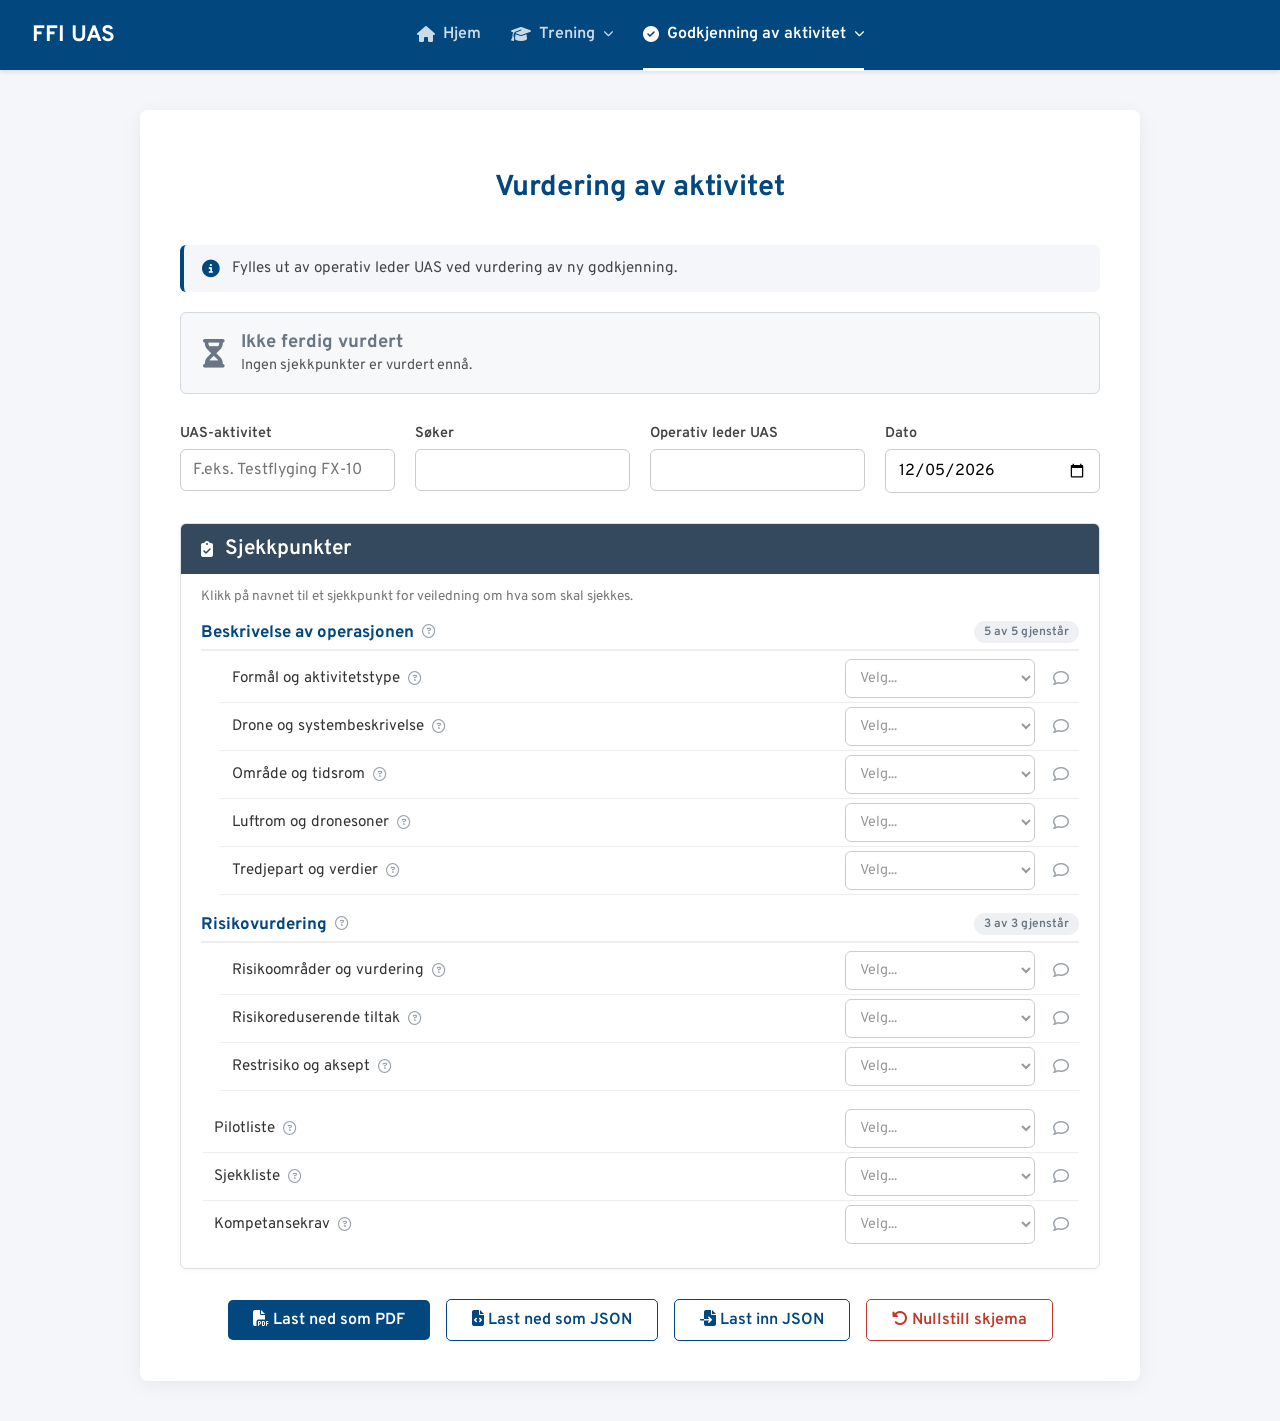
==== commit f24ab439: "NSM søknad" ====
--- a/godkjenningsvurdering.html
+++ b/godkjenningsvurdering.html
@@ -3,7 +3,9 @@
 <head>
     <meta charset="UTF-8">
     <meta name="viewport" content="width=device-width, initial-scale=1.0">
-    <title>Vurdering av godkjenninger - FFI UAS</title>
+    <!-- Filnavnet er fortsatt godkjenningsvurdering.html selv om siden nå heter "Vurdering av
+         aktivitet" - eventuelle bokmerker og delte lenker skal fortsatt virke. -->
+    <title>Vurdering av aktivitet - FFI UAS</title>
     <link rel="stylesheet" href="css/style.css">
     <link rel="apple-touch-icon" sizes="180x180" href="apple-touch-icon.png">
     <link rel="icon" type="image/x-icon" href="favicon.ico">
@@ -27,13 +29,13 @@
 <div class="container">
 
     <div style="text-align:center; padding: 20px 0 20px 0;">
-        <h1>Vurdering av godkjenninger</h1>
+        <h1>Vurdering av aktivitet</h1>
     </div>
 
     <!-- Hjelpetekst helt øverst, før alt annet - dette skjemaet fylles IKKE ut av den som søker om å
          få fly, og uten denne linjen ville en pilot som finner siden i menyen fort tro at dette var
          enda et skjema hen selv måtte fylle ut sammen med søknaden. -->
-    <div class="review-intro">
+    <div class="form-intro">
         <i class="fa-solid fa-circle-info"></i>
         <p>Fylles ut av operativ leder UAS ved vurdering av ny godkjenning.</p>
     </div>
--- a/css/style.css
+++ b/css/style.css
@@ -2985,14 +2985,24 @@
 .print-single-action { padding: 5px 8px; font-size: 8.5pt; line-height: 1.4; }
 
 /* ============================================================================
-   Vurdering av godkjenninger (godkjenningsvurdering.html)
+   Vurdering av aktivitet (godkjenningsvurdering.html)
    Skjemaet operativ leder UAS fyller ut ved vurdering av en ny godkjenning.
    ============================================================================ */
 
-/* Hjelpetekst helt øverst - dette skjemaet fylles IKKE ut av den som søker om å få fly, og uten en
-   tydelig avsender-linje ville en pilot som finner siden i menyen fort tro at dette var enda et skjema
-   hen selv måtte levere sammen med søknaden. */
-.review-intro {
+/* BUG (rapportert to ganger: varselet "Fikk ikke lastet kartfliser" sto og lyste over et kart som
+   fungerte helt fint): nettleserens egen regel for hidden-attributtet, [hidden] { display: none },
+   er en UA-regel og taper mot ENHVER display-regel i dette stilarket - f.eks. ".mapdraw-offline
+   { display: flex }". Elementer som skjules med el.hidden = true (varselet, forslagslisten i
+   stedssøket, "Legg til"-knappene under kartutsnittene, sletteknappen på en enslig UAS-blokk) ble
+   dermed liggende synlige uansett. Denne ene regelen slår fast at hidden VINNER, uansett hva som
+   ellers står om display. */
+[hidden] { display: none !important; }
+
+/* Hjelpetekst-stripe øverst i et skjema. Brukt to steder, derfor et generelt navn og ikke et
+   side-spesifikt: "Vurdering av aktivitet" bruker den til å si hvem som skal fylle ut skjemaet (en
+   pilot som finner siden i menyen skulle ellers fort tro at dette var enda et skjema hen selv måtte
+   levere), og NSM-skjemaet til å si hvor søknaden skal sendes. */
+.form-intro {
     display: flex;
     align-items: center;
     gap: 12px;
@@ -3002,8 +3012,20 @@
     padding: 14px 18px;
     margin-bottom: 20px;
 }
-.review-intro i { color: var(--ffi-blue); font-size: 1.1rem; }
-.review-intro p { margin: 0; color: #444; font-size: 0.95rem; }
+/* Kun ikonet som hører til selve stripen - ">" holder regelen unna ikoner inne i en knapp i stripen
+   (der skal ikonet være hvitt, som resten av knappeteksten). */
+.form-intro > i { color: var(--ffi-blue); font-size: 1.1rem; }
+.form-intro p { margin: 0; color: #444; font-size: 0.95rem; }
+/* Scopet til avsnittsteksten, IKKE til .form-intro a generelt: en regel på ".form-intro a" ville
+   (høyere spesifisitet enn ".btn") også ha farget teksten på selve knappen under blå - altså blå
+   skrift på blå knapp. */
+.form-intro p a { color: var(--ffi-blue); }
+/* Handlingsknapp helt til høyre i stripen (NSM-skjemaets "Åpne e-post"). margin-left:auto skyver den
+   ut mot kanten uansett hvor lang teksten er; flex-wrap gjør at den legger seg under på smal skjerm i
+   stedet for å klemme teksten sammen. */
+.form-intro { flex-wrap: wrap; }
+.form-intro p { flex: 1 1 260px; }
+.form-intro-action { margin-left: auto; white-space: nowrap; text-decoration: none; }
 
 /* Helhetsvurderingen - tre tilstander, satt av updateVerdict i js/godkjenningsvurdering.js. */
 .review-verdict {
@@ -3202,7 +3224,7 @@
 
 @media print {
     /* Radene skal ikke kappes midt i (sjekkpunkt på én side, status og kommentar på neste). */
-    .review-row, .review-verdict, .review-intro { break-inside: avoid; page-break-inside: avoid; }
+    .review-row, .review-verdict, .form-intro { break-inside: avoid; page-break-inside: avoid; }
     .review-title-print { flex: 1; font-weight: 600; }
     .review-status-print { font-weight: 600; }
     .review-row[data-status="forbedring"] .review-status-print { color: #a01414; }
@@ -3214,5 +3236,452 @@
     .review-list-hint { display: none; }
     /* Fargene i helhetsvurderingen og på statusradene bærer selve konklusjonen - uten dette skriver
        Chrome dem ut som hvite bokser (samme grunn som ved .section-header lenger opp i filen). */
-    .review-verdict, .review-intro { -webkit-print-color-adjust: exact; print-color-adjust: exact; }
-}
+    .review-verdict, .form-intro { -webkit-print-color-adjust: exact; print-color-adjust: exact; }
+}
+
+/* ============================================================================
+   NSM søknadskjema (nsm-soknad.html)
+   Bygget som en utfyllbar utgave av selve NSM-skjemaet: nummererte seksjoner med en
+   etikett-kolonne til venstre og verdien til høyre, slik at utskriften ligner papirskjemaet
+   framfor en nettside med inputbokser.
+   ============================================================================ */
+
+/* Seksjonsoverskriftene er tettere og i versaler her enn ellers på nettstedet - de tilsvarer de
+   nummererte overskriftsstripene i NSM-skjemaet, ikke en vanlig "boks-tittel". */
+.nsm-page .section { margin-bottom: 18px; }
+.nsm-page .section-header { padding: 9px 16px; }
+.nsm-page .section-header h2 { font-size: 0.95rem; text-transform: uppercase; letter-spacing: 0.05em; }
+
+.nsm-row {
+    display: grid;
+    grid-template-columns: 230px 1fr;
+    border-top: 1px solid var(--border-color);
+}
+.nsm-rows > .nsm-row:first-child { border-top: none; }
+.nsm-row-label {
+    display: flex;
+    align-items: center;
+    padding: 10px 16px;
+    font-weight: 600;
+    font-size: 0.9rem;
+    color: #333;
+    background: #fafbfc;
+    border-right: 1px solid var(--border-color);
+    /* Et langt, ubrutt ord i en etikett skal brekke om, ikke presse kolonnen bredere. */
+    overflow-wrap: break-word;
+    word-break: break-word;
+}
+.nsm-row-value { padding: 4px 8px; min-width: 0; }
+/* Feltene er uten synlig kantlinje til de får fokus - da ser raden ut som en utfylt skjemacelle
+   (slik den blir på papiret) i stedet for en nettside full av inputbokser, men det er fortsatt
+   tydelig hvor man skriver når man klikker. */
+.nsm-row-value input[type="text"],
+.nsm-row-value input[type="date"],
+.nsm-row-value textarea {
+    width: 100%;
+    box-sizing: border-box;
+    padding: 8px 10px;
+    border: 1px solid transparent;
+    border-radius: 4px;
+    background: transparent;
+    font-family: 'Overpass', sans-serif;
+    font-size: 0.95rem;
+    color: #222;
+}
+.nsm-row-value textarea { resize: vertical; overflow: hidden; line-height: 1.5; display: block; }
+/* Enlinjefelt som likevel er <textarea> (se createUasBlock/createPersonRow og nsm-oneline i
+   js/nsm-soknad.js): en lang verdi brytes om og feltet vokser i høyden, i stedet for at teksten
+   forsvinner ut til siden slik den gjør i en vanlig <input>. Enter er slått av i JS, så feltet
+   oppfører seg ellers som en enlinjes inntasting. */
+/* "textarea.nsm-oneline", ikke bare ".nsm-oneline": regelen over (.nsm-row-value textarea) har
+   høyere spesifisitet og ville ellers ha beholdt resize: vertical, slik at enlinjefeltene fikk et
+   dra-håndtak i hjørnet de ikke har bruk for. */
+textarea.nsm-oneline { resize: none; overflow: hidden; }
+.nsm-row-value input:hover, .nsm-row-value textarea:hover { border-color: #e2e6ea; }
+.nsm-row-value input:focus, .nsm-row-value textarea:focus {
+    outline: none;
+    background: white;
+    border-color: var(--ffi-blue);
+    box-shadow: 0 0 0 3px rgba(3, 71, 127, 0.1);
+}
+@media (max-width: 600px) {
+    /* Etiketten legger seg over feltet på smal skjerm - 230 px etikettkolonne ville ellers presset
+       selve skrivefeltet ned til en stripe. */
+    .nsm-row { grid-template-columns: 1fr; }
+    .nsm-row-label { border-right: none; border-bottom: 1px solid var(--border-color); }
+}
+
+/* Knapperadene over og under skjemaet. .btn har bare en vannrett margin, så en vanlig tekstlinje med
+   knapper får ingen luft mellom radene når knappene brytes over flere linjer - derfor flex med gap,
+   som gir samme avstand begge veier. */
+.nsm-form-actions {
+    display: flex;
+    flex-wrap: wrap;
+    justify-content: center;
+    align-items: center;
+    gap: 12px;
+}
+.nsm-form-actions .btn { margin: 0; }
+
+/* Seksjoner med løpende tekst (formål, beskrivelse) og knapperaden under pilottabellen. */
+.nsm-block { padding: 16px; }
+/* Veiledning om hva som skal stå i feltet under - kun på skjermen (.no-print i HTML-en), den er en
+   instruks til den som fyller ut og skal ikke bli stående i selve søknaden. */
+.nsm-hint {
+    margin: 0 0 12px;
+    color: #777;
+    font-size: 0.87rem;
+    line-height: 1.5;
+}
+.nsm-textarea-lg {
+    width: 100%;
+    box-sizing: border-box;
+    min-height: 160px;
+    padding: 12px 14px;
+    border: 1px solid #ccc;
+    border-radius: 6px;
+    font-family: 'Overpass', sans-serif;
+    font-size: 0.95rem;
+    line-height: 1.6;
+    resize: vertical;
+    overflow: hidden;
+}
+.nsm-textarea-lg:focus {
+    outline: none;
+    border-color: var(--ffi-blue);
+    box-shadow: 0 0 0 3px rgba(3, 71, 127, 0.1);
+}
+
+/* Kartutsnittet: droppsone med de to måtene å skaffe et kart på (last opp et bilde, eller tegn
+   området i kartverktøyet, se js/kart-tegner.js), deretter selve bildet med knappene for å bytte,
+   redigere tegningen eller fjerne det. */
+.nsm-map-drop {
+    border: 2px dashed #c7ced6;
+    border-radius: 8px;
+    padding: 28px 20px;
+    text-align: center;
+    color: #77808a;
+}
+.nsm-map-drop > i { font-size: 1.8rem; display: block; margin-bottom: 10px; }
+.nsm-map-drop p { margin: 0; font-size: 0.95rem; }
+.nsm-map-drop-hint { margin-top: 14px !important; font-size: 0.82rem; color: #9aa3ad; }
+.nsm-map-actions {
+    display: flex;
+    flex-wrap: wrap;
+    gap: 10px;
+    justify-content: center;
+    margin-top: 16px;
+}
+/* .btn har en egen sidemargin for knapperader på midten av siden - her styrer flex-gap avstanden. */
+.nsm-map-actions .btn { margin: 0; }
+/* Ett kartutsnitt i listen (det kan være flere, se renderMaps i js/nsm-soknad.js). */
+.nsm-map-item + .nsm-map-item { margin-top: 24px; }
+.nsm-map-item img {
+    display: block;
+    width: 100%;
+    border: 1px solid var(--border-color);
+    border-radius: 6px;
+}
+.nsm-map-item-title {
+    font-weight: 700;
+    font-size: 0.85rem;
+    letter-spacing: 0.05em;
+    text-transform: uppercase;
+    color: var(--ffi-blue);
+    margin-bottom: 8px;
+}
+.nsm-map-item .nsm-map-actions { justify-content: flex-start; margin-top: 12px; }
+
+/* Ja/nei-spørsmålet om områdeeier. */
+.nsm-radio-group { display: flex; gap: 20px; padding: 8px 10px; }
+.nsm-radio { display: flex; align-items: center; gap: 8px; font-size: 0.95rem; cursor: pointer; }
+.nsm-radio input { width: 16px; height: 16px; cursor: pointer; accent-color: var(--ffi-blue); }
+
+/* Én blokk per UAS - tittelen ("UAS 1", "UAS 2") skiller dem fra hverandre når det er flere, og
+   sletteknappen ligger på samme linje til høyre (skjult når det bare finnes én blokk). */
+.nsm-uas-block + .nsm-uas-block { border-top: 8px solid var(--ffi-light-bg); }
+.nsm-uas-head {
+    display: flex;
+    align-items: center;
+    justify-content: space-between;
+    gap: 12px;
+    padding: 10px 16px 6px;
+}
+.nsm-uas-title {
+    font-weight: 700;
+    font-size: 0.85rem;
+    letter-spacing: 0.05em;
+    text-transform: uppercase;
+    color: var(--ffi-blue);
+}
+
+.nsm-contact-table { width: 100%; border-collapse: collapse; table-layout: fixed; }
+/* Faste kolonnebredder (table-layout: fixed): uten dem fordeler nettleseren bredden etter hva som
+   tilfeldigvis står i cellene, og kolonnene hopper i bredde mens man skriver. E-post får resten av
+   plassen, siden det er den lengste verdien. */
+.nsm-contact-table .col-role { width: 24%; }
+.nsm-contact-table th:nth-child(2), .nsm-contact-table td:nth-child(2) { width: 20%; }
+/* Telefon er den korteste verdien og får minst plass, slik at e-postkolonnen (den lengste) blir bred
+   nok til at en vanlig adresse står på én linje. */
+.nsm-contact-table th:nth-child(3), .nsm-contact-table td:nth-child(3) { width: 14%; }
+.nsm-contact-table .col-remove { width: 44px; text-align: center; }
+.nsm-contact-table th {
+    text-align: left;
+    padding: 9px 16px;
+    font-size: 0.85rem;
+    font-weight: 600;
+    color: #444;
+    background: #fafbfc;
+    border-bottom: 1px solid var(--border-color);
+}
+.nsm-contact-table td { padding: 4px 8px; border-bottom: 1px solid var(--border-color); }
+/* Bare aller siste rad i tabellen skal mangle bunnlinje. Tabellen har TO <tbody> (de faste radene og
+   de som legges til), og en regel på "tr:last-child" alene ville truffet siste rad i BEGGE - da falt
+   streken mellom de faste radene og de tillagte bort, slik at radene fløt sammen. */
+.nsm-contact-table tbody:last-of-type tr:last-child td { border-bottom: none; }
+/* Kolonneskiller: feltene er uten synlig kantlinje (som i radene over), og uten disse strekene ville
+   en tom pilotrad sett ut som én stor, tom flate der det ikke går fram hvor navn slutter og telefon
+   begynner. Sletteknappens kolonne står utenfor - den er ikke en del av selve skjemaet. */
+.nsm-contact-table th + th:not(.col-remove),
+.nsm-contact-table td + td:not(.col-remove) { border-left: 1px solid var(--border-color); }
+.nsm-contact-table input[type="text"],
+.nsm-contact-table textarea {
+    display: block;
+    width: 100%;
+    box-sizing: border-box;
+    padding: 8px 10px;
+    border: 1px solid transparent;
+    border-radius: 4px;
+    background: transparent;
+    font-family: 'Overpass', sans-serif;
+    font-size: 0.95rem;
+    line-height: 1.5;
+}
+.nsm-contact-table input:hover, .nsm-contact-table textarea:hover { border-color: #e2e6ea; }
+.nsm-contact-table input:focus, .nsm-contact-table textarea:focus {
+    outline: none;
+    background: white;
+    border-color: var(--ffi-blue);
+    box-shadow: 0 0 0 3px rgba(3, 71, 127, 0.1);
+}
+
+/* ---- Kartverktøyet (js/kart-tegner.js) ----
+   Egen dialog over siden med et canvas-kart man kan panorere, zoome og tegne et område i. Canvasen
+   er både visningen og det som eksporteres som bilde. */
+.mapdraw-overlay {
+    display: flex;
+    position: fixed;
+    inset: 0;
+    z-index: 1100;
+    background: rgba(0, 0, 0, 0.5);
+    align-items: center;
+    justify-content: center;
+    padding: 20px;
+}
+.mapdraw-card {
+    background: white;
+    border-radius: 8px;
+    padding: 20px 22px;
+    width: min(960px, 96vw);
+    max-height: 94vh;
+    overflow-y: auto;
+    box-shadow: 0 10px 40px rgba(0, 0, 0, 0.3);
+}
+.mapdraw-head { display: flex; align-items: center; justify-content: space-between; gap: 12px; }
+.mapdraw-head h3 { margin: 0 0 10px; color: var(--ffi-blue); border-bottom: none; padding-bottom: 0; }
+.mapdraw-close {
+    background: none;
+    border: none;
+    font-size: 1.2rem;
+    color: #9aa3ad;
+    cursor: pointer;
+}
+.mapdraw-close:hover { color: var(--ffi-blue); }
+/* Søkefeltet med forslagslisten under (se stedsnavnsøket i js/kart-tegner.js). */
+.mapdraw-search { position: relative; margin-bottom: 12px; }
+.mapdraw-search-icon {
+    position: absolute;
+    left: 12px;
+    top: 50%;
+    transform: translateY(-50%);
+    color: #9aa3ad;
+    font-size: 0.9rem;
+    pointer-events: none;
+}
+.mapdraw-search-input {
+    width: 100%;
+    box-sizing: border-box;
+    padding: 9px 12px 9px 34px;
+    border: 1px solid #ccc;
+    border-radius: 6px;
+    font-family: 'Overpass', sans-serif;
+    font-size: 0.95rem;
+}
+.mapdraw-search-input:focus {
+    outline: none;
+    border-color: var(--ffi-blue);
+    box-shadow: 0 0 0 3px rgba(3, 71, 127, 0.1);
+}
+.mapdraw-suggest {
+    position: absolute;
+    top: calc(100% + 4px);
+    left: 0;
+    right: 0;
+    z-index: 5;
+    background: white;
+    border: 1px solid var(--border-color);
+    border-radius: 6px;
+    box-shadow: 0 6px 18px rgba(0, 0, 0, 0.12);
+    overflow: hidden;
+}
+.mapdraw-suggest-item {
+    display: flex;
+    flex-direction: column;
+    gap: 2px;
+    width: 100%;
+    text-align: left;
+    background: none;
+    border: none;
+    border-bottom: 1px solid #f0f2f4;
+    padding: 9px 14px;
+    cursor: pointer;
+    font-family: 'Overpass', sans-serif;
+}
+.mapdraw-suggest-item:last-child { border-bottom: none; }
+.mapdraw-suggest-item:hover { background: var(--ffi-light-bg); }
+.mapdraw-suggest-name { font-size: 0.95rem; color: #222; }
+/* Stedstype, kommune og fylke - det som skiller to steder med samme navn fra hverandre. */
+.mapdraw-suggest-place { font-size: 0.8rem; color: #777; }
+.mapdraw-suggest-msg { padding: 10px 14px; font-size: 0.88rem; color: #777; }
+
+.mapdraw-canvas-wrap { position: relative; }
+.mapdraw-canvas {
+    display: block;
+    width: 100%;
+    /* Høyden styres av sideforholdet, og bredden av dialogen - det som vises på skjermen er nøyaktig
+       det bildet som lagres, så brukeren ser hele tiden hva utsnittet blir. */
+    aspect-ratio: 8 / 5;
+    border: 1px solid var(--border-color);
+    border-radius: 6px;
+    background: #e8eef2;
+    cursor: crosshair;
+    touch-action: none; /* dra i kartet skal panorere, ikke scrolle siden bak */
+}
+.mapdraw-zoom { position: absolute; top: 10px; right: 10px; display: flex; flex-direction: column; gap: 6px; }
+.mapdraw-zoom-btn {
+    width: 34px;
+    height: 34px;
+    border: 1px solid var(--border-color);
+    border-radius: 6px;
+    background: white;
+    font-size: 1.1rem;
+    font-weight: 700;
+    color: var(--ffi-blue);
+    cursor: pointer;
+    box-shadow: 0 1px 4px rgba(0, 0, 0, 0.15);
+}
+.mapdraw-zoom-btn:hover { background: var(--ffi-light-bg); }
+/* Valg av bakgrunnskart, nede i venstre hjørne av kartet - gråtone er standard, se KART_DEFAULT_LAYER
+   i js/kart-tegner.js. */
+.mapdraw-layers {
+    position: absolute;
+    left: 10px;
+    bottom: 10px;
+    display: flex;
+    border-radius: 6px;
+    overflow: hidden;
+    box-shadow: 0 1px 4px rgba(0, 0, 0, 0.15);
+}
+.mapdraw-layer-btn {
+    border: 1px solid var(--border-color);
+    background: white;
+    color: #555;
+    font-family: 'Overpass', sans-serif;
+    font-size: 0.8rem;
+    font-weight: 600;
+    padding: 7px 12px;
+    cursor: pointer;
+}
+.mapdraw-layer-btn + .mapdraw-layer-btn { border-left: none; }
+.mapdraw-layer-btn:hover { background: var(--ffi-light-bg); }
+.mapdraw-layer-btn.active { background: var(--ffi-blue); border-color: var(--ffi-blue); color: white; }
+/* Varsel om manglende kartfliser: en smal stripe øverst i kartet, ikke et dekkende lag - kartet under
+   skal fortsatt kunne brukes og leses (se kommentaren ved elementet i js/kart-tegner.js). */
+.mapdraw-offline {
+    position: absolute;
+    top: 10px;
+    left: 10px;
+    right: 60px;
+    display: flex;
+    align-items: center;
+    gap: 10px;
+    padding: 10px 14px;
+    background: #fdf1ef;
+    border: 1px solid #e6b7b0;
+    border-radius: 6px;
+    color: #a01414;
+    font-size: 0.87rem;
+    box-shadow: 0 1px 4px rgba(0, 0, 0, 0.12);
+}
+.mapdraw-hint { margin: 10px 0 14px; font-size: 0.85rem; color: #777; }
+.mapdraw-actions { display: flex; flex-wrap: wrap; align-items: center; gap: 10px; }
+.mapdraw-actions .btn { margin: 0; }
+.mapdraw-actions-spacer { flex: 1; }
+
+/* Fargevelger for området som tegnes - selve knappen ER fargen, så den trenger ingen etikett (navnet
+   ligger i title-attributtet). Den valgte fargen får en tydelig ring rundt seg. */
+.mapdraw-colors { display: flex; gap: 6px; margin-right: 4px; }
+.mapdraw-color-btn {
+    width: 26px;
+    height: 26px;
+    border-radius: 50%;
+    border: 2px solid white;
+    box-shadow: 0 0 0 1px var(--border-color);
+    cursor: pointer;
+    padding: 0;
+}
+.mapdraw-color-btn:hover { box-shadow: 0 0 0 2px #9aa3ad; }
+.mapdraw-color-btn.active { box-shadow: 0 0 0 3px var(--ffi-blue); }
+
+@media print {
+    /* Korte seksjoner holdes samlet (arvet fra den generelle .section-regelen lenger opp), men en
+       seksjon med løpende tekst eller et kartutsnitt kan fint være høyere enn det som er igjen av
+       siden - da skal den brekke naturlig i stedet for å dyttes i sin helhet til neste side og
+       etterlate et stort hull. Enkeltradene beskyttes hver for seg under. */
+    .nsm-page .section:has(.nsm-block) { break-inside: auto; page-break-inside: auto; }
+    .nsm-row, .nsm-contact-table tr { break-inside: avoid; page-break-inside: avoid; }
+    /* Etikettkolonnen og tabellhodet er lyse flater med mening (de skiller etikett fra verdi) -
+       uten dette dropper Chrome bakgrunnen og radene flyter sammen på papiret. */
+    .nsm-row-label, .nsm-contact-table th {
+        -webkit-print-color-adjust: exact;
+        print-color-adjust: exact;
+    }
+    /* Verdien står som ren tekst i cellen (fylt av syncPrintFields) - block, ikke inline, slik at
+       lange verdier bryter pent innenfor cellen i stedet for å presse raden bredere. */
+    .nsm-row-value .print-value,
+    .nsm-block .print-value {
+        display: block !important;
+        padding: 8px 10px;
+        font-size: 0.95rem;
+        line-height: 1.5;
+        overflow-wrap: break-word;
+        word-break: break-word;
+    }
+    /* Bevarer avsnitt og linjeskift fra tekstfeltene i stedet for å slå alt sammen til én lang linje. */
+    .print-value-multiline { white-space: pre-line; }
+    .nsm-block .print-value { padding: 0; }
+    .nsm-contact-table td .print-value { display: block !important; padding: 6px 10px; }
+    .nsm-contact-table tr.row-empty-print { display: none !important; }
+    /* Hvert kartutsnitt skal få plass på siden det står på, ikke sprenge arket - og ikke deles i to
+       av et sideskift, slik at halve kartet havner på neste side. Med flere utsnitt brekker listen
+       mellom bildene i stedet. */
+    /* Skillet mellom to UAS-blokker er en tykk, lys stripe på skjermen. På papiret ser den ut som et
+       hakk i tabellen - der holder det med den samme tynne streken som skiller radene ellers. */
+    .nsm-uas-block + .nsm-uas-block { border-top: 1px solid var(--border-color); }
+    .nsm-uas-head { padding-top: 10px; }
+    .nsm-map-item { break-inside: avoid; page-break-inside: avoid; }
+    .nsm-map-item img { max-height: 120mm; width: auto; max-width: 100%; margin: 0 auto; }
+    .nsm-map-item + .nsm-map-item { margin-top: 10mm; }
+    .nsm-map-item-title { margin-bottom: 4px; }
+    .nsm-page .section { box-shadow: none; }
+}
